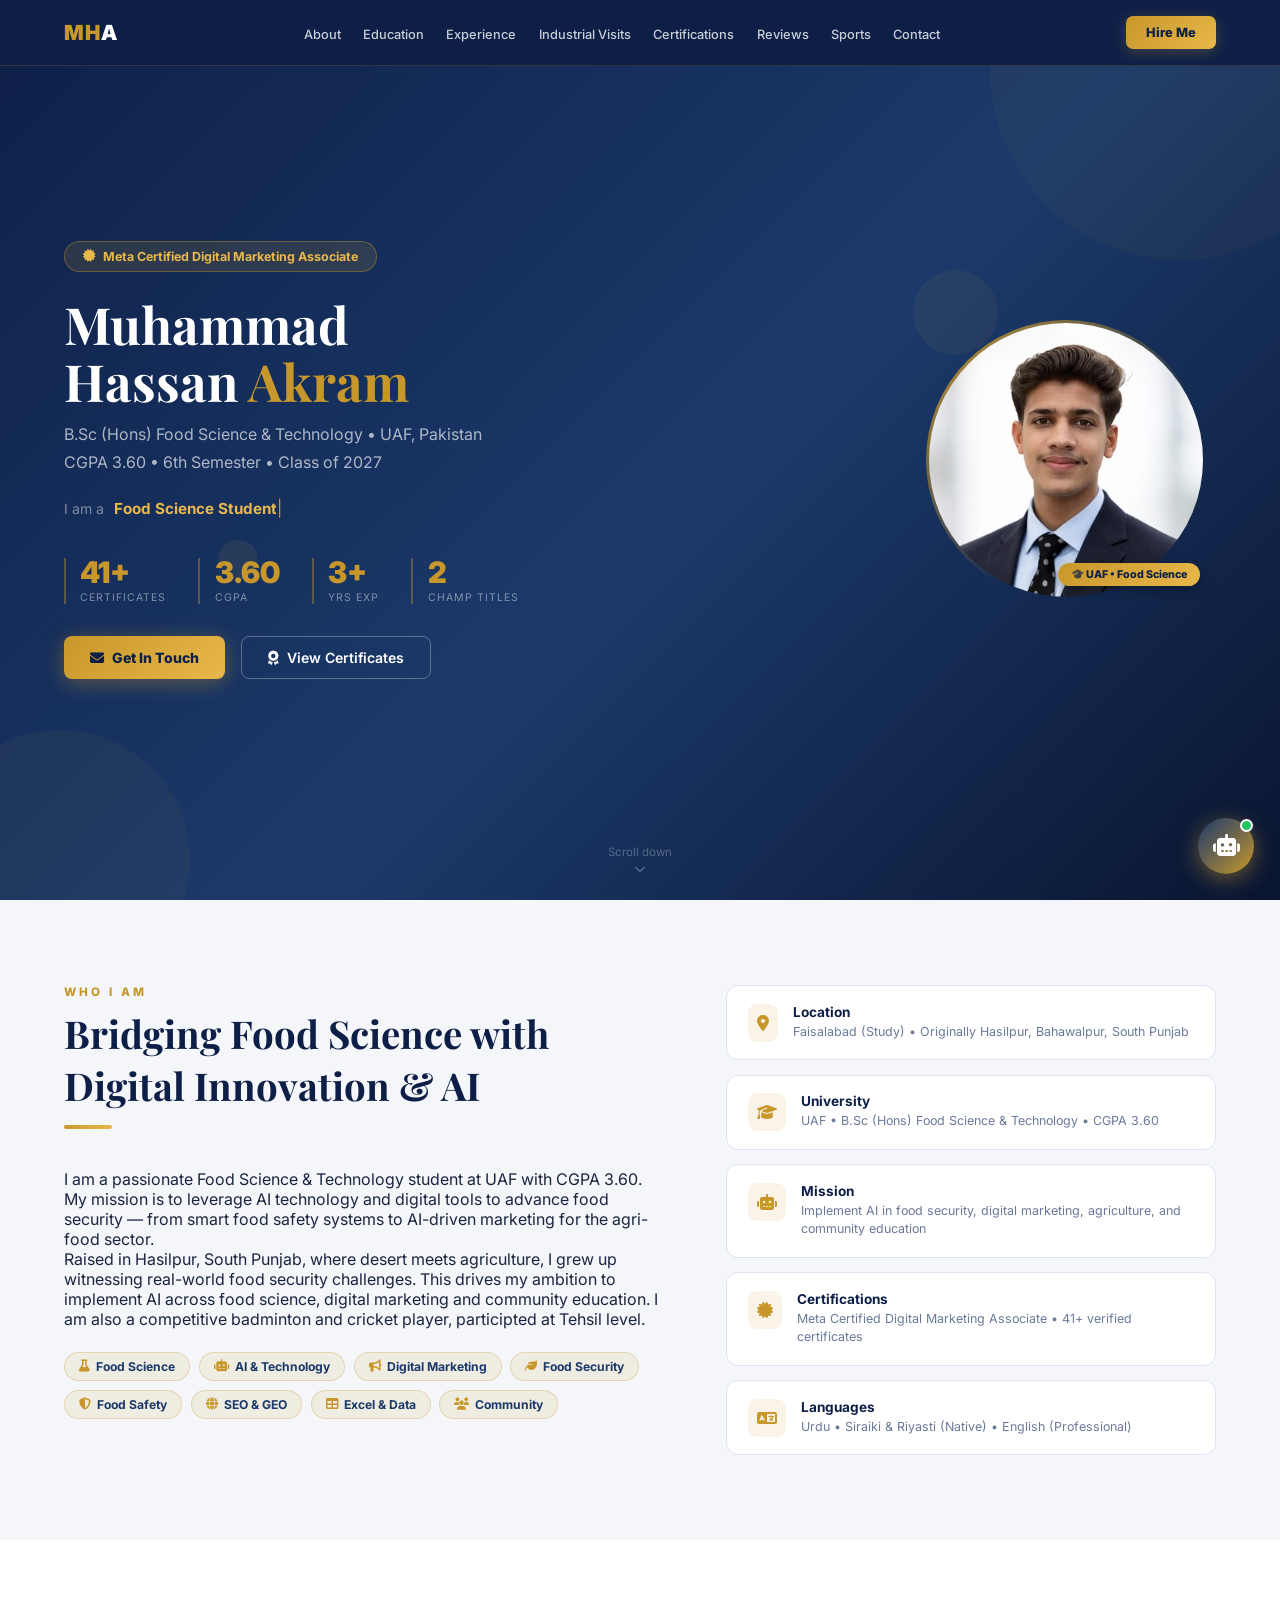
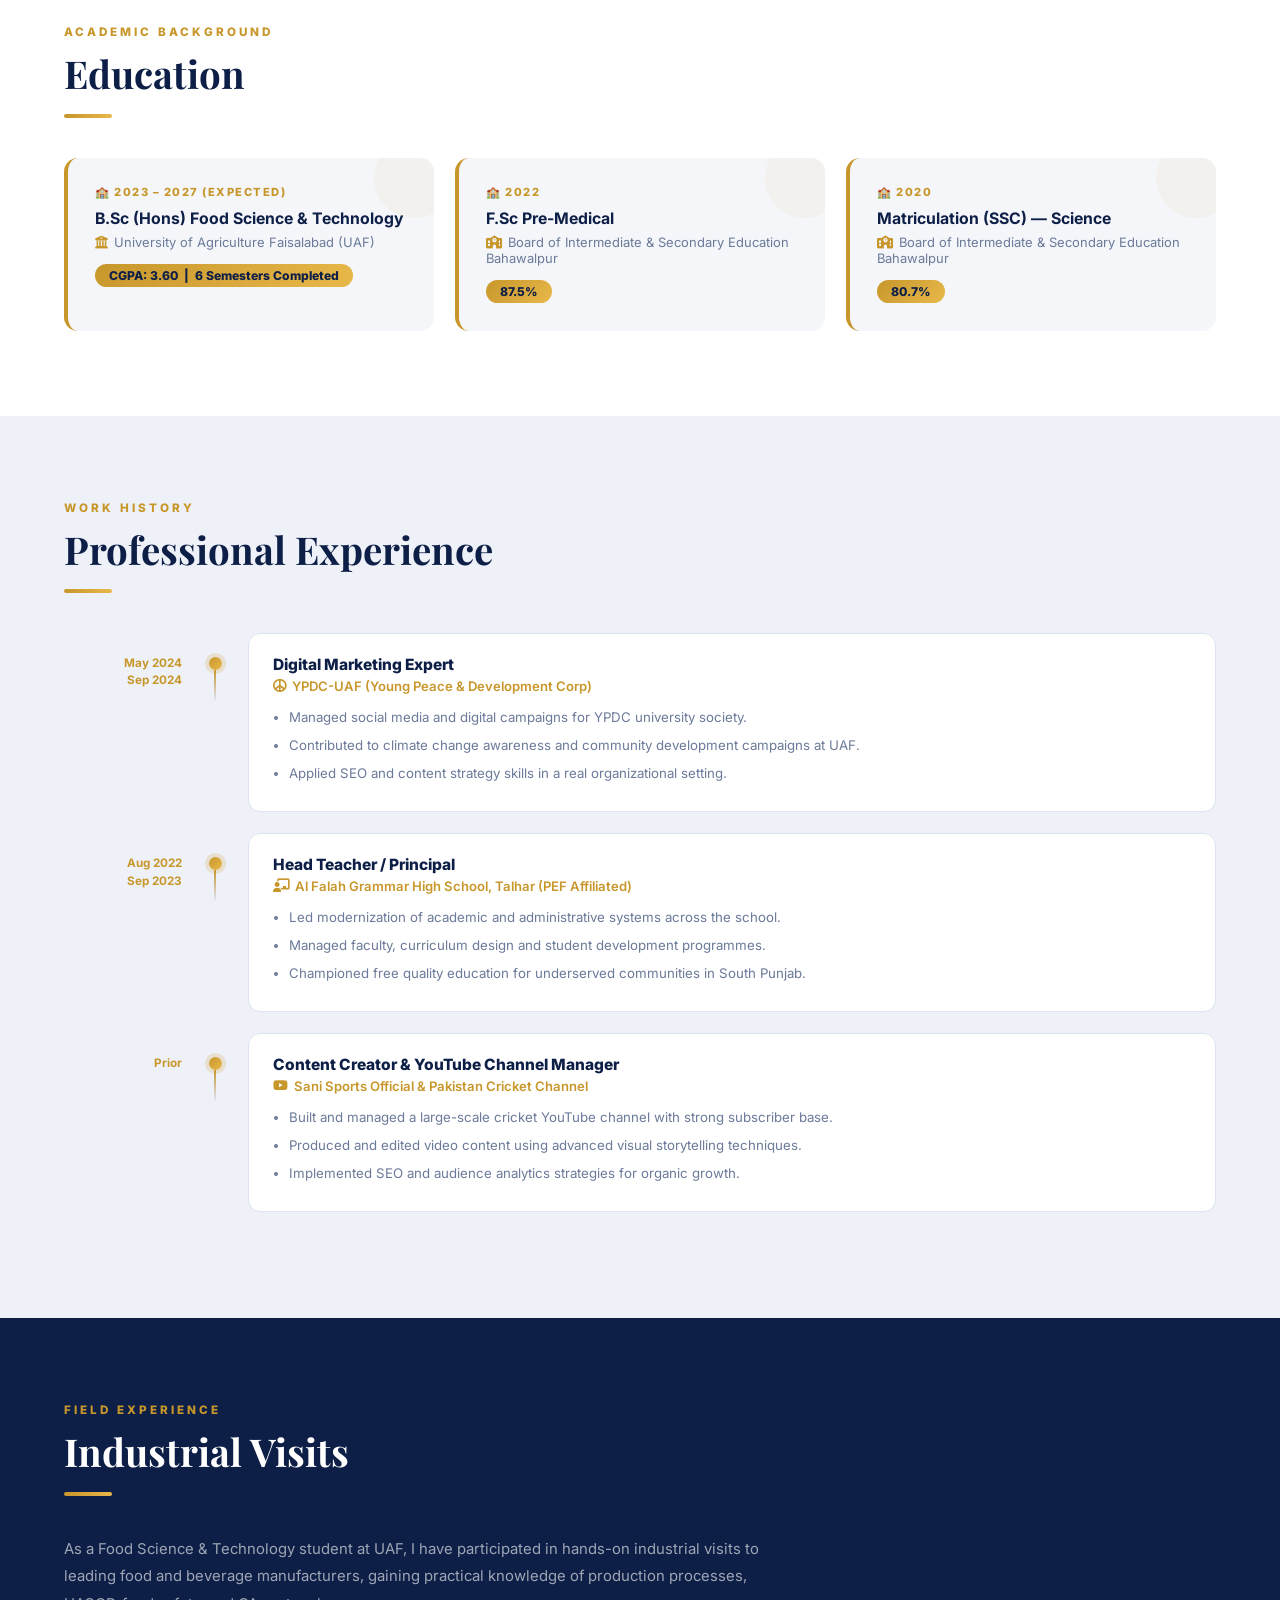
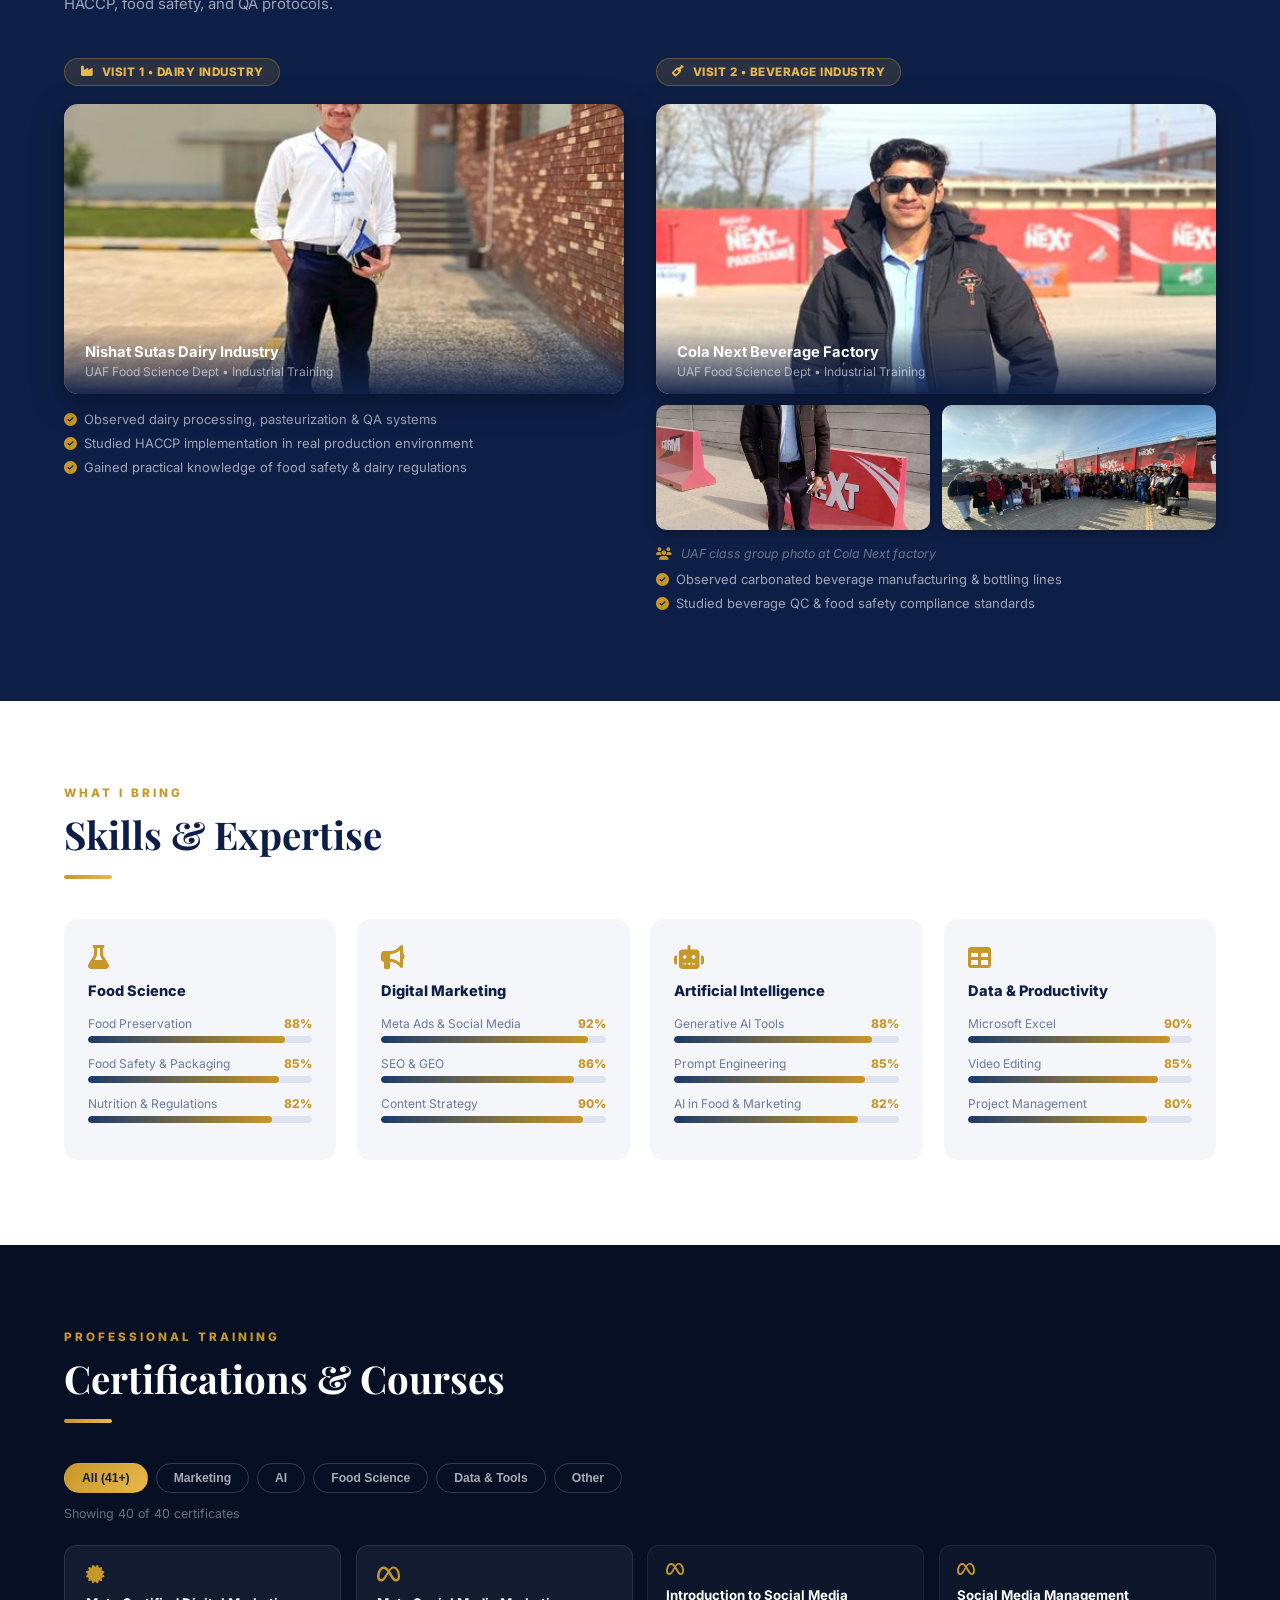
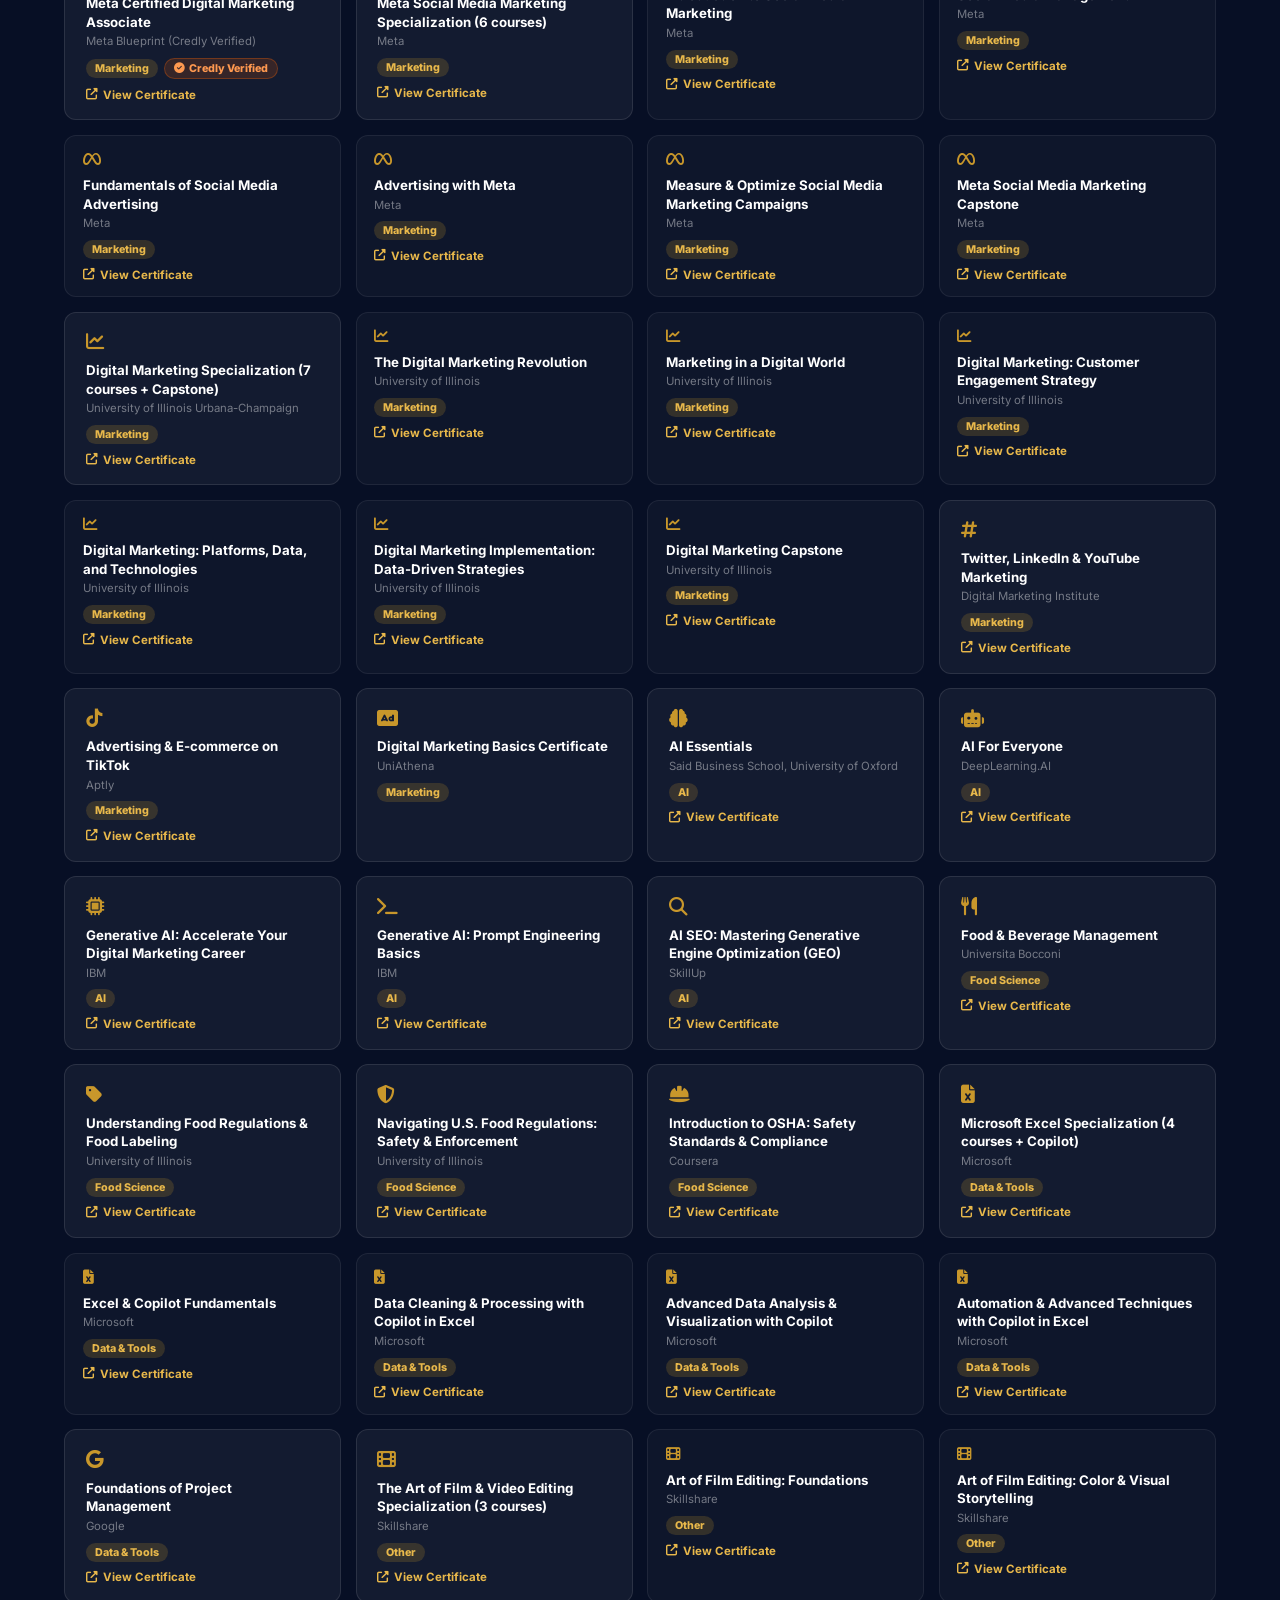
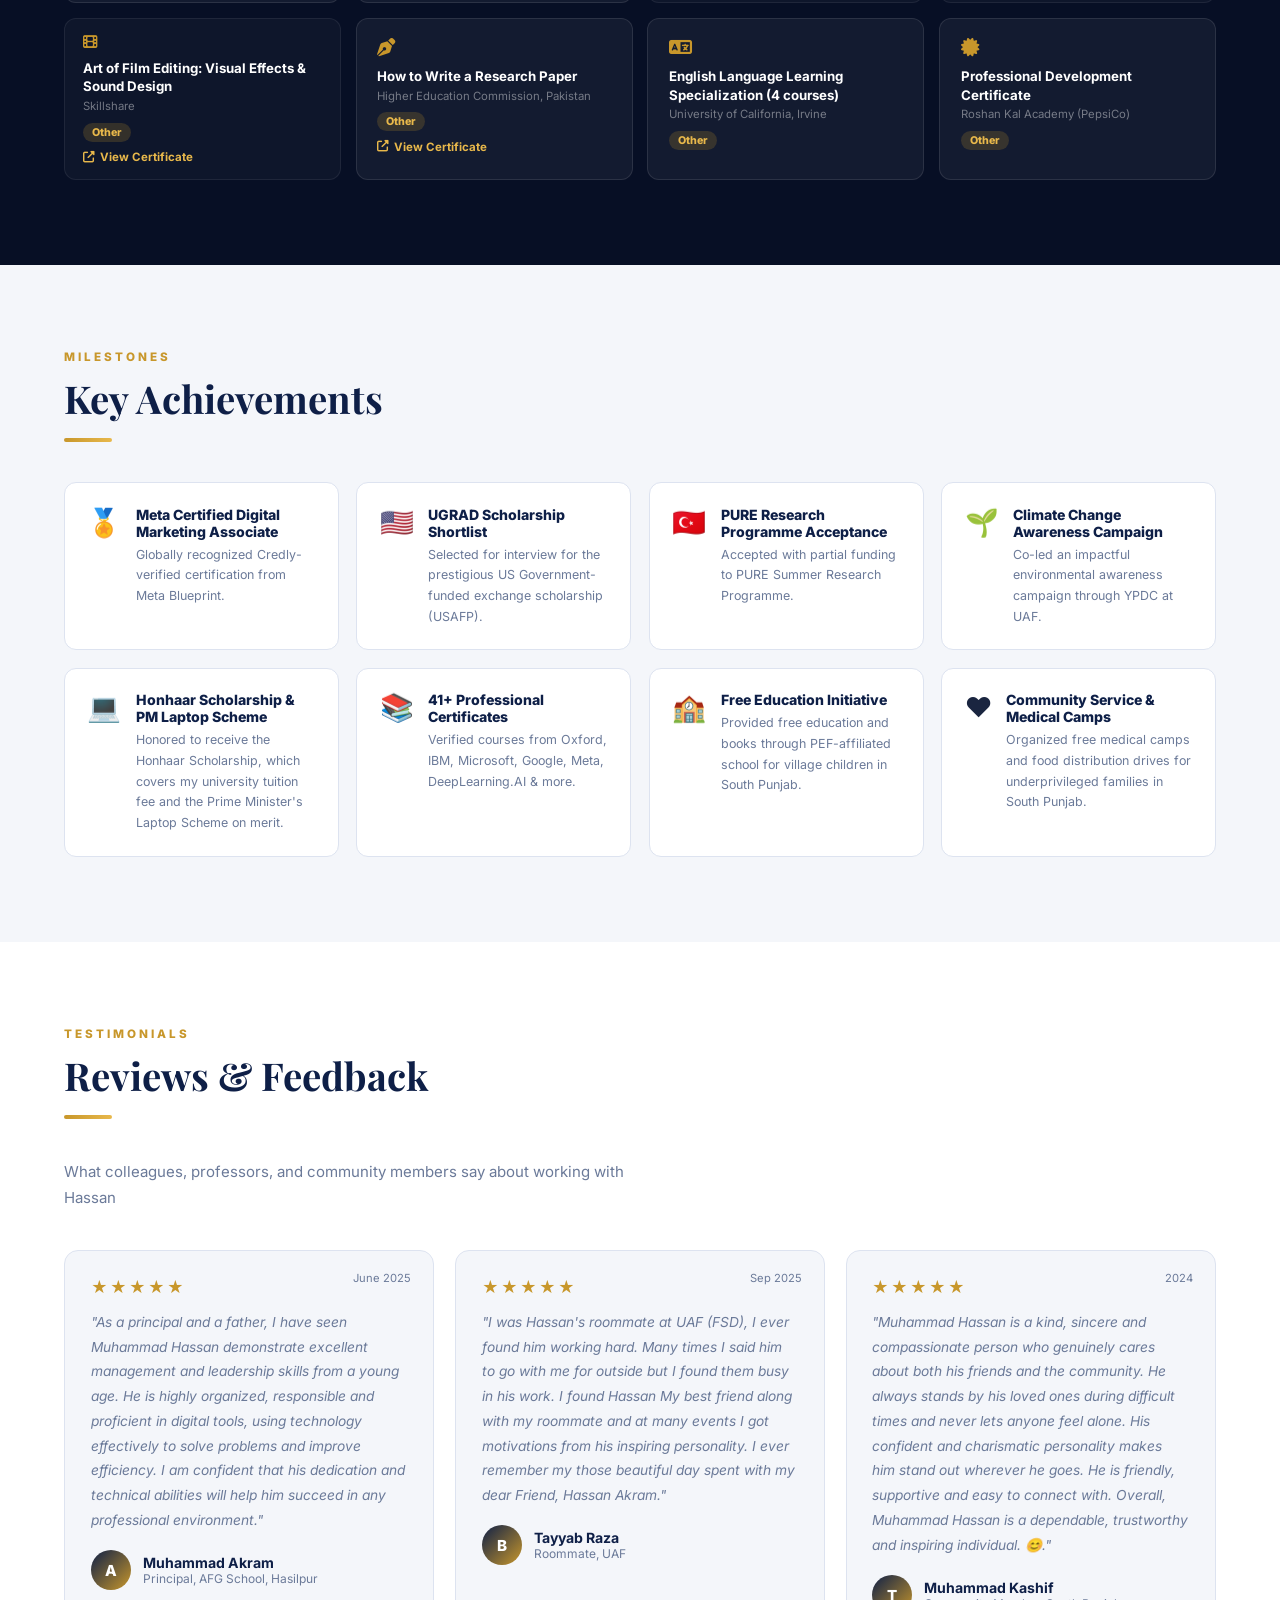
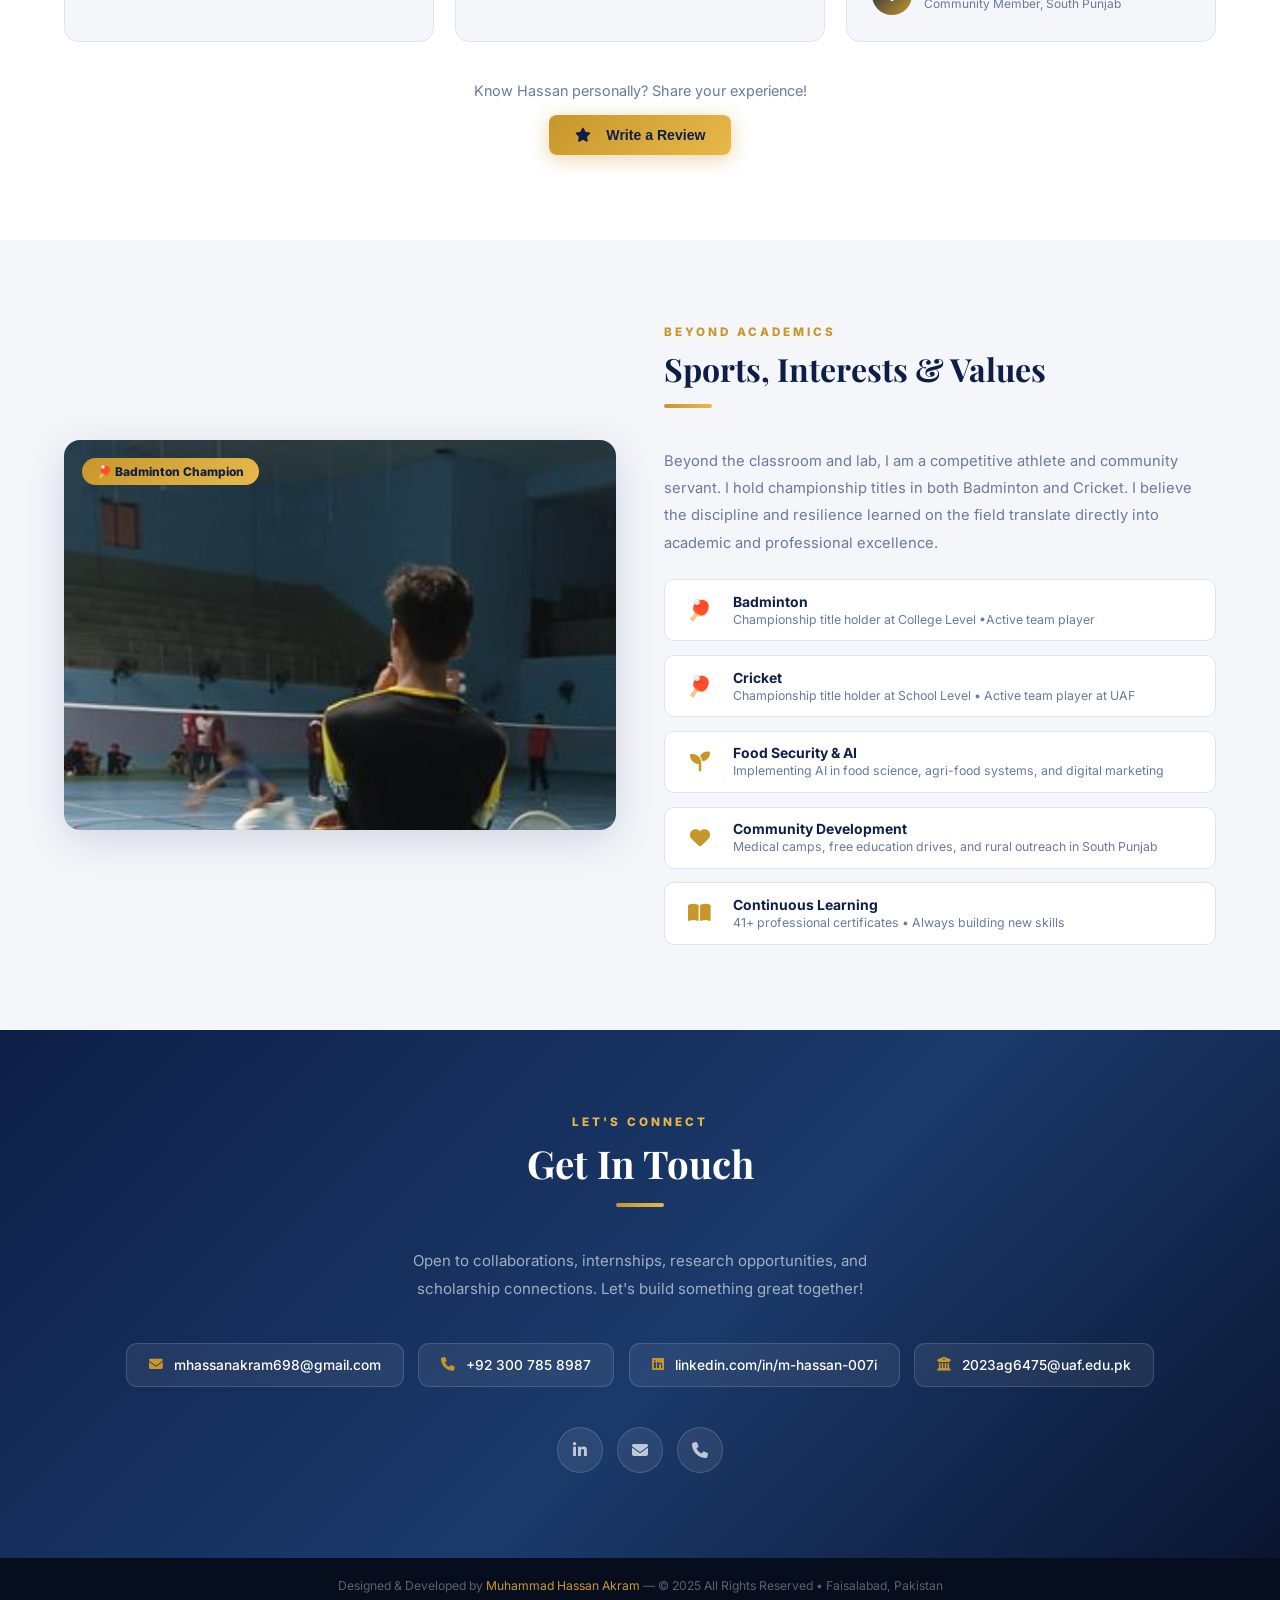
==== index.html @ b6331c14 "Update index.html" ====
<!DOCTYPE html>
<html lang="en">
<head>
<meta charset="UTF-8"/>
<meta name="viewport" content="width=device-width,initial-scale=1.0"/>
<meta name="google-site-verification" content="788eac4605ae604a"/>
<title>Muhammad Hassan Akram | Food Science & Digital Marketing | UAF Pakistan</title>
<meta name="description" content="Muhammad Hassan Akram - B.Sc Food Science & Technology student at UAF with CGPA 3.60. Meta Certified Digital Marketing Associate. AI & food security enthusiast. Faisalabad, Pakistan."/>
<meta name="keywords" content="Muhammad Hassan Akram, Hassan Akram UAF, Food Science Pakistan, Digital Marketing Faisalabad, Meta Certified Pakistan, Hassan Akram portfolio, Food Technology UAF, AI marketing Pakistan, Hassan Akram Hasilpur, m-hassan-akram, mhassanakram"/>
<meta name="author" content="Muhammad Hassan Akram"/>
<meta name="robots" content="index,follow"/>
<link rel="canonical" href="https://m-hassan-akram.github.io/"/>
<meta property="og:type" content="website"/>
<meta property="og:url" content="https://m-hassan-akram.github.io/"/>
<meta property="og:title" content="Muhammad Hassan Akram | Food Science & Digital Marketing Portfolio"/>
<meta property="og:description" content="B.Sc Food Science student at UAF, CGPA 3.60. Meta Certified Digital Marketer. AI & food security enthusiast from Pakistan."/>
<meta property="og:site_name" content="Muhammad Hassan Akram Portfolio"/>
<meta name="twitter:card" content="summary_large_image"/>
<meta name="twitter:title" content="Muhammad Hassan Akram | Food Science & Digital Marketing"/>
<meta name="twitter:description" content="B.Sc Food Science student at UAF. Meta Certified Digital Marketer. AI enthusiast from Pakistan."/>
<script type="application/ld+json">
{"@context":"https://schema.org","@type":"Person","name":"Muhammad Hassan Akram","alternateName":"Hassan Akram","url":"https://m-hassan-akram.github.io/","email":"mhassanakram698@gmail.com","telephone":"+923007858987","jobTitle":"Food Science Student & Digital Marketing Specialist","description":"B.Sc Food Science & Technology student at UAF with CGPA 3.60. Meta Certified Digital Marketing Associate.","alumniOf":{"@type":"CollegeOrUniversity","name":"University of Agriculture Faisalabad"},"address":{"@type":"PostalAddress","addressLocality":"Faisalabad","addressCountry":"PK"},"sameAs":["https://linkedin.com/in/m-hassan-007i"],"knowsAbout":["Food Science","Food Technology","Digital Marketing","SEO","Artificial Intelligence","Food Safety","Nutrition"]}
</script>
<link rel="icon" href="data:image/svg+xml,<svg xmlns='http://www.w3.org/2000/svg' viewBox='0 0 100 100'><rect width='100' height='100' rx='18' fill='%230e1f47'/><text x='50' y='66' font-family='Arial' font-weight='900' font-size='40' fill='%23c8972b' text-anchor='middle'>MHA</text></svg>"/>
<link rel="apple-touch-icon" href="data:image/svg+xml,<svg xmlns='http://www.w3.org/2000/svg' viewBox='0 0 100 100'><rect width='100' height='100' rx='18' fill='%230e1f47'/><text x='50' y='66' font-family='Arial' font-weight='900' font-size='40' fill='%23c8972b' text-anchor='middle'>MHA</text></svg>"/>
<link href="https://fonts.googleapis.com/css2?family=Inter:wght@300;400;500;600;700;800;900&family=Playfair+Display:ital,wght@0,700;0,800;1,700&display=swap" rel="stylesheet"/>
<link rel="stylesheet" href="https://cdnjs.cloudflare.com/ajax/libs/font-awesome/6.5.0/css/all.min.css"/>
<style>
:root{--navy:#0e1f47;--navy2:#1b3a6b;--navy3:#070f25;--gold:#c8972b;--gold2:#e8b84b;--gold3:#f5d080;--white:#fff;--light:#f4f6fa;--light2:#eef1f8;--muted:#6b7a99;--text:#1a2540;--border:#dde3f0;--grad:linear-gradient(135deg,#0e1f47 0%,#1b3a6b 55%,#0a1530 100%);}
*,*::before,*::after{margin:0;padding:0;box-sizing:border-box;}
html{scroll-behavior:smooth;scroll-padding-top:66px;}
body{font-family:"Inter",sans-serif;color:var(--text);background:var(--white);overflow-x:hidden;}
/* PRELOADER */
#preloader{position:fixed;inset:0;z-index:9999;background:var(--navy);display:flex;flex-direction:column;align-items:center;justify-content:center;gap:1.2rem;}
.pre-logo{font-size:2.5rem;font-weight:900;color:var(--gold);letter-spacing:4px;}
.pre-bar{width:220px;height:3px;background:rgba(255,255,255,0.1);border-radius:2px;overflow:hidden;}
.pre-fill{height:100%;background:linear-gradient(90deg,var(--gold),var(--gold2));animation:fillBar 1.8s ease forwards;}
@keyframes fillBar{0%{width:0}100%{width:100%}}
#preloader.hide{animation:fadeOut 0.5s 1.9s forwards;pointer-events:none;}
@keyframes fadeOut{to{opacity:0;visibility:hidden;}}
/* NAVBAR */
nav{position:fixed;top:0;width:100%;z-index:1000;background:rgba(14,31,71,0.97);backdrop-filter:blur(14px);display:flex;align-items:center;justify-content:space-between;padding:0 5%;height:66px;border-bottom:1px solid rgba(200,151,43,0.2);animation:slideDown 0.7s ease forwards;}
@keyframes slideDown{from{transform:translateY(-100%);opacity:0}to{transform:translateY(0);opacity:1}}
.nav-logo{color:var(--gold);font-weight:900;font-size:1.3rem;letter-spacing:1px;text-decoration:none;}
.nav-logo span{color:var(--white);}
.nav-links{display:flex;gap:1.4rem;list-style:none;}
.nav-links a{color:rgba(255,255,255,0.78);text-decoration:none;font-size:0.8rem;font-weight:500;transition:all 0.2s;padding-bottom:3px;border-bottom:2px solid transparent;}
.nav-links a:hover,.nav-links a.active{color:var(--gold2);border-color:var(--gold);}
.nav-cta{background:linear-gradient(135deg,var(--gold),var(--gold2));color:var(--navy);padding:9px 20px;border-radius:7px;font-weight:800;font-size:0.8rem;text-decoration:none;transition:all 0.2s;box-shadow:0 3px 14px rgba(200,151,43,0.3);}
.nav-cta:hover{transform:translateY(-1px);box-shadow:0 6px 20px rgba(200,151,43,0.5);}
.hamburger{display:none;background:none;border:none;color:var(--white);font-size:1.4rem;cursor:pointer;}
.mob-menu{display:none;position:fixed;top:66px;left:0;right:0;z-index:999;background:rgba(14,31,71,0.98);padding:1.5rem 5%;flex-direction:column;gap:0.7rem;border-top:1px solid rgba(200,151,43,0.15);}
.mob-menu a{color:rgba(255,255,255,0.85);text-decoration:none;font-size:0.9rem;font-weight:500;padding:0.5rem 0;border-bottom:1px solid rgba(255,255,255,0.07);}
.mob-menu.open{display:flex;}
/* ── HERO ──
   KEY FIX: No min-height:100vh by default.
   Only full-height on large desktop screens.
   This fixes the "empty space" issue on mobile desktop mode. */
#hero{background:var(--grad);display:flex;align-items:center;padding:max(110px,11vmin) 5% max(90px,9vmin);position:relative;overflow:hidden;}
@media(min-width:1200px) and (min-height:680px){#hero{min-height:100vh;}}
.particle{position:absolute;border-radius:50%;background:var(--gold);animation:floatP 8s ease-in-out infinite;pointer-events:none;}
.pc1{width:380px;height:380px;top:-120px;right:-90px;opacity:0.04;}
.pc2{width:260px;height:260px;bottom:-90px;left:-70px;opacity:0.05;animation-delay:3s;}
.pc3{width:85px;height:85px;top:30%;right:22%;opacity:0.07;animation-delay:1.5s;}
.pc4{width:40px;height:40px;top:60%;left:17%;opacity:0.09;animation-delay:4s;}
@keyframes floatP{0%,100%{transform:translateY(0)}50%{transform:translateY(-20px)}}
.hero-inner{display:flex;align-items:center;gap:5%;max-width:1200px;margin:0 auto;width:100%;position:relative;z-index:1;}
.hero-text{flex:1;}
.hero-badge{display:inline-flex;align-items:center;gap:8px;background:rgba(200,151,43,0.15);border:1px solid rgba(200,151,43,0.4);color:var(--gold2);padding:7px 18px;border-radius:100px;font-size:0.78rem;font-weight:700;margin-bottom:1.5rem;animation:fadeUp 0.7s 0.3s both;}
.hero-name{font-family:"Playfair Display",serif;font-size:clamp(2.2rem,4vw,3.7rem);color:var(--white);line-height:1.12;margin-bottom:0.6rem;animation:fadeUp 0.7s 0.45s both;}
.hero-name .gold{color:var(--gold);}
.hero-sub{font-size:clamp(0.86rem,1.4vw,1rem);color:rgba(255,255,255,0.65);margin-bottom:1.4rem;line-height:1.75;animation:fadeUp 0.7s 0.6s both;}
.typed-row{min-height:1.9rem;margin-bottom:1.8rem;animation:fadeUp 0.7s 0.75s both;}
.typed-prefix{color:rgba(255,255,255,0.45);font-size:0.88rem;margin-right:6px;}
.typed-text{color:var(--gold2);font-weight:700;font-size:0.95rem;}
.cursor{color:var(--gold);animation:blink 0.75s infinite;}
@keyframes blink{0%,100%{opacity:1}50%{opacity:0}}
.hero-stats{display:flex;gap:2rem;margin-bottom:2rem;animation:fadeUp 0.7s 0.9s both;flex-wrap:wrap;}
.stat{border-left:2px solid rgba(200,151,43,0.4);padding-left:0.9rem;}
.stat-num{font-size:1.85rem;font-weight:900;color:var(--gold);line-height:1;}
.stat-label{font-size:0.66rem;color:rgba(255,255,255,0.45);text-transform:uppercase;letter-spacing:1px;margin-top:4px;}
.hero-btns{display:flex;gap:1rem;flex-wrap:wrap;animation:fadeUp 0.7s 1.05s both;}
.btn-gold{background:linear-gradient(135deg,var(--gold),var(--gold2));color:var(--navy);padding:12px 26px;border-radius:8px;font-weight:800;font-size:0.88rem;text-decoration:none;display:inline-flex;align-items:center;gap:8px;box-shadow:0 4px 20px rgba(200,151,43,0.4);transition:all 0.25s;border:none;cursor:pointer;}
.btn-gold:hover{transform:translateY(-2px);box-shadow:0 8px 28px rgba(200,151,43,0.55);}
.btn-ghost{background:transparent;color:var(--white);padding:12px 26px;border-radius:8px;font-weight:600;font-size:0.88rem;text-decoration:none;border:1.5px solid rgba(255,255,255,0.3);display:inline-flex;align-items:center;gap:8px;transition:all 0.25s;}
.btn-ghost:hover{border-color:var(--gold2);color:var(--gold2);}
.hero-photo{flex:0 0 300px;animation:fadeUp 0.7s 0.4s both;}
.photo-orbit{width:280px;height:280px;border-radius:50%;margin:0 auto;position:relative;background:linear-gradient(135deg,var(--gold),transparent 60%);padding:3px;animation:orbitGlow 5s ease-in-out infinite;}
@keyframes orbitGlow{0%,100%{box-shadow:0 0 40px rgba(200,151,43,0.3),0 0 80px rgba(200,151,43,0.1);}50%{box-shadow:0 0 70px rgba(200,151,43,0.55),0 0 120px rgba(200,151,43,0.2);}}
.photo-orbit img{width:100%;height:100%;border-radius:50%;object-fit:cover;object-position:top;display:block;}
.photo-badge{position:absolute;bottom:14px;right:6px;background:linear-gradient(135deg,var(--gold),var(--gold2));color:var(--navy);border-radius:100px;padding:5px 13px;font-size:0.67rem;font-weight:800;box-shadow:0 3px 12px rgba(0,0,0,0.3);white-space:nowrap;}
.scroll-hint{position:absolute;bottom:24px;left:50%;transform:translateX(-50%);color:rgba(255,255,255,0.28);font-size:0.72rem;display:flex;flex-direction:column;align-items:center;gap:5px;animation:bounce 2s infinite;}
@keyframes bounce{0%,100%{transform:translateX(-50%) translateY(0)}50%{transform:translateX(-50%) translateY(7px)}}
@keyframes fadeUp{from{opacity:0;transform:translateY(28px)}to{opacity:1;transform:translateY(0)}}
/* SECTION COMMONS */
section{padding:85px 5%;}
.sec{max-width:1200px;margin:0 auto;}
.sec-tag{color:var(--gold);font-size:0.73rem;font-weight:800;letter-spacing:3px;text-transform:uppercase;margin-bottom:0.5rem;display:block;}
.sec-title{font-family:"Playfair Display",serif;font-size:clamp(1.8rem,3vw,2.7rem);color:var(--navy);margin-bottom:0.9rem;}
.sec-title.light{color:var(--white);}
.sec-line{width:48px;height:4px;background:linear-gradient(90deg,var(--gold),var(--gold2));border-radius:2px;margin-bottom:2.5rem;}
.reveal{opacity:0;transform:translateY(26px);transition:opacity 0.6s ease,transform 0.6s ease;}
.reveal.left{transform:translateX(-26px);}
.reveal.right{transform:translateX(26px);}
.reveal.visible{opacity:1;transform:none!important;}
/* ABOUT */
#about{background:var(--light);}
.about-grid{display:grid;grid-template-columns:1.1fr 0.9fr;gap:4rem;align-items:start;}
.about-text p{color:var(--muted);line-height:1.9;font-size:0.94rem;margin-bottom:1rem;}
.about-chips{display:flex;flex-wrap:wrap;gap:0.55rem;margin-top:1.4rem;}
.chip{padding:6px 14px;border-radius:100px;font-size:0.76rem;font-weight:700;background:rgba(200,151,43,0.11);color:var(--navy2);border:1.5px solid rgba(200,151,43,0.28);display:inline-flex;align-items:center;gap:6px;}
.chip i{color:var(--gold);}
.about-cards{display:flex;flex-direction:column;gap:0.9rem;}
.acard{background:var(--white);border-radius:12px;padding:1.1rem 1.3rem;border:1px solid var(--border);display:flex;align-items:flex-start;gap:0.9rem;transition:box-shadow 0.2s,transform 0.2s;}
.acard:hover{box-shadow:0 5px 20px rgba(14,31,71,0.09);transform:translateX(4px);}
.acard-icon{background:rgba(200,151,43,0.11);border-radius:9px;padding:9px;color:var(--gold);font-size:1rem;flex-shrink:0;}
.acard h4{font-size:0.85rem;font-weight:700;color:var(--navy);margin-bottom:3px;}
.acard p{font-size:0.78rem;color:var(--muted);line-height:1.5;}
/* EDUCATION */
#education{background:var(--white);}
.edu-grid{display:grid;grid-template-columns:repeat(auto-fit,minmax(278px,1fr));gap:1.3rem;}
.edu-card{background:var(--light);border-radius:14px;padding:1.7rem;border-left:4px solid var(--gold);position:relative;overflow:hidden;transition:box-shadow 0.25s,transform 0.25s;}
.edu-card::before{content:"";position:absolute;top:0;right:0;width:80px;height:80px;background:rgba(200,151,43,0.06);border-radius:50%;transform:translate(20px,-20px);}
.edu-card:hover{box-shadow:0 8px 28px rgba(14,31,71,0.12);transform:translateY(-3px);}
.edu-year{font-size:0.7rem;font-weight:800;color:var(--gold);letter-spacing:1.5px;text-transform:uppercase;margin-bottom:0.6rem;}
.edu-deg{font-size:0.99rem;font-weight:700;color:var(--navy);margin-bottom:0.3rem;line-height:1.3;}
.edu-inst{font-size:0.81rem;color:var(--muted);margin-bottom:0.9rem;}
.edu-grade{display:inline-block;background:linear-gradient(135deg,var(--gold),var(--gold2));color:var(--navy);border-radius:100px;padding:4px 14px;font-size:0.76rem;font-weight:800;}
/* EXPERIENCE */
#experience{background:var(--light2);}
.exp-track{display:flex;flex-direction:column;}
.exp-item{display:grid;grid-template-columns:118px 44px 1fr;align-items:start;gap:0 0.7rem;}
.exp-time{padding-top:22px;text-align:right;font-size:0.73rem;font-weight:700;color:var(--gold);line-height:1.5;}
.exp-axis{display:flex;flex-direction:column;align-items:center;}
.exp-dot{width:13px;height:13px;border-radius:50%;background:linear-gradient(135deg,var(--gold),var(--gold2));box-shadow:0 0 0 4px rgba(200,151,43,0.2);margin-top:24px;flex-shrink:0;}
.exp-seg{flex:1;width:2px;background:linear-gradient(to bottom,var(--gold),var(--border));min-height:30px;}
.exp-card{background:var(--white);border-radius:12px;padding:1.3rem 1.5rem;margin-bottom:1.3rem;border:1px solid var(--border);transition:box-shadow 0.2s,transform 0.2s;}
.exp-card:hover{box-shadow:0 5px 20px rgba(14,31,71,0.1);transform:translateX(3px);}
.exp-role{font-size:0.97rem;font-weight:800;color:var(--navy);margin-bottom:4px;}
.exp-org{font-size:0.82rem;font-weight:600;color:var(--gold);margin-bottom:0.75rem;display:flex;align-items:center;gap:6px;}
.exp-desc{font-size:0.83rem;color:var(--muted);line-height:1.75;padding-left:1rem;}
.exp-desc li{margin-bottom:5px;}
/* INDUSTRIAL VISITS */
#visits{background:var(--navy);}
.visits-intro{color:rgba(255,255,255,0.6);font-size:0.93rem;line-height:1.85;margin-bottom:2.5rem;max-width:700px;}
.visits-grid{display:grid;grid-template-columns:1fr 1fr;gap:2rem;}
.vlabel{display:inline-flex;align-items:center;gap:8px;background:rgba(200,151,43,0.15);border:1px solid rgba(200,151,43,0.35);color:var(--gold2);padding:6px 15px;border-radius:100px;font-size:0.73rem;font-weight:800;letter-spacing:0.5px;text-transform:uppercase;margin-bottom:1.1rem;}
.vmain{width:100%;border-radius:14px;overflow:hidden;position:relative;box-shadow:0 8px 32px rgba(0,0,0,0.4);transition:transform 0.3s;}
.vmain:hover{transform:scale(1.02);}
.vmain img{width:100%;height:290px;object-fit:cover;display:block;}
.vcap{position:absolute;bottom:0;left:0;right:0;background:linear-gradient(to top,rgba(14,31,71,0.95),transparent);padding:1.1rem 1.3rem 0.9rem;}
.vcap h4{font-size:0.92rem;font-weight:700;color:var(--white);margin-bottom:3px;}
.vcap p{font-size:0.75rem;color:rgba(255,255,255,0.58);}
.vthumbs{display:grid;grid-template-columns:1fr 1fr;gap:0.7rem;margin-top:0.7rem;}
.vthumb{border-radius:10px;overflow:hidden;transition:transform 0.25s;box-shadow:0 3px 12px rgba(0,0,0,0.3);}
.vthumb:hover{transform:scale(1.04);}
.vthumb img{width:100%;height:125px;object-fit:cover;display:block;}
.vpoints{margin-top:0.9rem;color:rgba(255,255,255,0.6);font-size:0.81rem;line-height:1.85;}
.vpoints span{display:block;}
.vpoints i{color:var(--gold);margin-right:7px;}
/* SKILLS */
#skills{background:var(--white);}
.skills-grid{display:grid;grid-template-columns:repeat(auto-fit,minmax(246px,1fr));gap:1.3rem;}
.sblock{background:var(--light);border-radius:14px;padding:1.5rem;transition:transform 0.25s,box-shadow 0.25s;}
.sblock:hover{transform:translateY(-4px);box-shadow:0 8px 24px rgba(14,31,71,0.1);}
.sicon{font-size:1.5rem;color:var(--gold);margin-bottom:0.65rem;}
.stitle{font-size:0.91rem;font-weight:800;color:var(--navy);margin-bottom:1rem;}
.sbar{margin-bottom:0.82rem;}
.sbar-top{display:flex;justify-content:space-between;font-size:0.75rem;margin-bottom:5px;}
.sbar-top span:first-child{color:var(--muted);}
.sbar-top span:last-child{font-weight:800;color:var(--gold);}
.sbar-bg{background:var(--border);border-radius:100px;height:7px;overflow:hidden;}
.sbar-fill{height:100%;border-radius:100px;background:linear-gradient(90deg,var(--navy2),var(--gold));width:0;transition:width 1.3s cubic-bezier(.4,0,.2,1) 0.2s;}
/* CERTIFICATIONS */
#certifications{background:var(--navy3);}
.cfilter{display:flex;flex-wrap:wrap;gap:0.5rem;margin-bottom:0.8rem;}
.cfbtn{padding:7px 17px;border-radius:100px;font-size:0.76rem;font-weight:700;border:1.5px solid rgba(255,255,255,0.18);color:rgba(255,255,255,0.65);background:transparent;cursor:pointer;transition:all 0.2s;}
.cfbtn.active,.cfbtn:hover{background:linear-gradient(135deg,var(--gold),var(--gold2));color:var(--navy);border-color:transparent;}
.cert-count{color:rgba(255,255,255,0.4);font-size:0.78rem;margin-bottom:1.5rem;}
.cgrid{display:grid;grid-template-columns:repeat(auto-fill,minmax(225px,1fr));gap:0.9rem;}
.ccard{background:rgba(255,255,255,0.05);border:1px solid rgba(255,255,255,0.1);border-radius:12px;padding:1.1rem 1.3rem;transition:all 0.3s;opacity:0;transform:translateY(14px);}
.ccard.vis{opacity:1;transform:none;}
.ccard.csub{border-color:rgba(255,255,255,0.07);background:rgba(255,255,255,0.03);padding:0.9rem 1.1rem;}
.ccard.csub .cico{font-size:0.9rem;}
.ccard:hover{background:rgba(200,151,43,0.1);border-color:rgba(200,151,43,0.4);transform:translateY(-3px);box-shadow:0 6px 20px rgba(0,0,0,0.3);}
.cico{font-size:1.15rem;color:var(--gold);margin-bottom:0.55rem;}
.cname{font-size:0.83rem;font-weight:700;color:var(--white);margin-bottom:3px;line-height:1.4;}
.corg{font-size:0.71rem;color:rgba(255,255,255,0.42);}
.cert-meta{display:flex;flex-wrap:wrap;gap:0.4rem;margin-top:0.6rem;align-items:center;}
.ctag{display:inline-block;padding:3px 9px;border-radius:100px;font-size:0.67rem;font-weight:800;background:rgba(200,151,43,0.2);color:var(--gold2);}
.credly-tag{display:inline-flex;align-items:center;gap:4px;padding:3px 9px;border-radius:100px;font-size:0.67rem;font-weight:800;background:rgba(255,100,0,0.15);color:#ff9950;border:1px solid rgba(255,100,0,0.3);}
.cert-link{display:inline-flex;align-items:center;gap:5px;margin-top:0.55rem;color:var(--gold2);font-size:0.72rem;font-weight:700;text-decoration:none;transition:color 0.2s;}
.cert-link:hover{color:var(--gold3);text-decoration:underline;}
/* ACHIEVEMENTS */
#achievements{background:var(--light);}
.ach-grid{display:grid;grid-template-columns:repeat(auto-fit,minmax(262px,1fr));gap:1.1rem;}
.ach-card{background:var(--white);border-radius:12px;padding:1.4rem;border:1px solid var(--border);display:flex;gap:0.9rem;align-items:flex-start;transition:box-shadow 0.2s,transform 0.2s;}
.ach-card:hover{box-shadow:0 6px 22px rgba(14,31,71,0.1);transform:translateY(-2px);}
.ach-emoji{font-size:1.7rem;flex-shrink:0;}
.ach-card h4{font-size:0.88rem;font-weight:800;color:var(--navy);margin-bottom:5px;}
.ach-card p{font-size:0.78rem;color:var(--muted);line-height:1.65;}
/* REVIEWS */
#reviews{background:var(--white);}
.rev-sub{color:var(--muted);font-size:0.94rem;max-width:600px;margin-bottom:2.5rem;line-height:1.7;}
.rev-grid{display:grid;grid-template-columns:repeat(auto-fit,minmax(280px,1fr));gap:1.3rem;}
.rev-card{background:var(--light);border-radius:14px;padding:1.6rem;border:1px solid var(--border);position:relative;transition:box-shadow 0.2s,transform 0.2s;}
.rev-card:hover{box-shadow:0 6px 22px rgba(14,31,71,0.09);transform:translateY(-2px);}
.rev-card.user-rev{border-color:rgba(200,151,43,0.3);background:rgba(200,151,43,0.04);}
.rev-stars{color:var(--gold);font-size:1rem;letter-spacing:2px;margin-bottom:0.8rem;}
.rev-text{font-size:0.86rem;color:var(--muted);line-height:1.8;margin-bottom:1.1rem;font-style:italic;}
.rev-author{display:flex;align-items:center;gap:0.75rem;}
.rev-avatar{width:40px;height:40px;border-radius:50%;background:linear-gradient(135deg,var(--navy),var(--gold));display:flex;align-items:center;justify-content:center;color:var(--white);font-weight:800;font-size:0.95rem;flex-shrink:0;}
.rev-name{font-size:0.88rem;font-weight:700;color:var(--navy);}
.rev-role{font-size:0.75rem;color:var(--muted);}
.rev-date{position:absolute;top:1.2rem;right:1.4rem;font-size:0.7rem;color:var(--muted);}
.rev-cta{text-align:center;margin-top:2.5rem;}
.rev-cta p{color:var(--muted);font-size:0.9rem;margin-bottom:1rem;}
/* MODAL */
.modal-overlay{position:fixed;inset:0;z-index:2000;background:rgba(10,21,48,0.75);backdrop-filter:blur(6px);display:flex;align-items:center;justify-content:center;padding:1rem;opacity:0;pointer-events:none;transition:opacity 0.3s;}
.modal-overlay.open{opacity:1;pointer-events:all;}
.modal-box{background:var(--white);border-radius:18px;padding:2rem;width:100%;max-width:480px;position:relative;animation:modalIn 0.3s ease;max-height:90vh;overflow-y:auto;}
@keyframes modalIn{from{transform:scale(0.9) translateY(20px);opacity:0}to{transform:none;opacity:1}}
.modal-close{position:absolute;top:1rem;right:1rem;background:var(--light);border:none;width:32px;height:32px;border-radius:50%;cursor:pointer;color:var(--muted);font-size:1rem;display:flex;align-items:center;justify-content:center;transition:all 0.2s;}
.modal-close:hover{background:var(--border);color:var(--text);}
.modal-box h3{font-family:"Playfair Display",serif;font-size:1.5rem;color:var(--navy);margin-bottom:0.4rem;}
.modal-box > p{color:var(--muted);font-size:0.87rem;margin-bottom:1.4rem;}
.star-rate{display:flex;gap:6px;margin-bottom:1.3rem;font-size:1.7rem;cursor:pointer;}
.star-rate span{color:var(--border);transition:color 0.15s;user-select:none;}
.star-rate span.lit{color:var(--gold);}
.rev-input{width:100%;border:1.5px solid var(--border);border-radius:9px;padding:10px 14px;font-size:0.88rem;font-family:"Inter",sans-serif;color:var(--text);outline:none;transition:border-color 0.2s;margin-bottom:0.9rem;display:block;}
.rev-input:focus{border-color:var(--gold2);}
textarea.rev-input{resize:vertical;min-height:90px;}
.rev-notice{font-size:0.74rem;color:var(--muted);text-align:center;margin-top:0.8rem;}
/* TOAST */
.toast{position:fixed;bottom:120px;left:50%;transform:translateX(-50%) translateY(20px);background:var(--navy);color:var(--white);padding:12px 24px;border-radius:100px;font-size:0.85rem;font-weight:600;z-index:3000;opacity:0;transition:all 0.4s;pointer-events:none;white-space:nowrap;}
.toast.show{opacity:1;transform:translateX(-50%) translateY(0);}
/* SPORTS */
#sports{background:var(--light);}
.sports-grid{display:grid;grid-template-columns:1fr 1fr;gap:3rem;align-items:center;}
.sports-photo{border-radius:16px;overflow:hidden;box-shadow:0 10px 40px rgba(14,31,71,0.15);position:relative;}
.sports-photo img{width:100%;height:390px;object-fit:cover;object-position:center top;display:block;transition:transform 0.4s;}
.sports-photo:hover img{transform:scale(1.04);}
.sports-sbadge{position:absolute;top:18px;left:18px;background:linear-gradient(135deg,var(--gold),var(--gold2));color:var(--navy);padding:6px 15px;border-radius:100px;font-size:0.75rem;font-weight:800;}
.interest-items{display:flex;flex-direction:column;gap:0.85rem;}
.interest-item{display:flex;align-items:center;gap:1rem;padding:0.85rem 1.1rem;background:var(--white);border-radius:10px;border:1px solid var(--border);transition:all 0.2s;}
.interest-item:hover{border-color:var(--gold);box-shadow:0 3px 12px rgba(200,151,43,0.1);transform:translateX(4px);}
.interest-icon{font-size:1.25rem;color:var(--gold);width:34px;text-align:center;flex-shrink:0;}
.interest-item h5{font-size:0.87rem;font-weight:700;color:var(--navy);margin-bottom:2px;}
.interest-item p{font-size:0.77rem;color:var(--muted);}
/* CONTACT */
#contact{background:var(--grad);text-align:center;}
.contact-sub{color:rgba(255,255,255,0.6);font-size:0.94rem;max-width:520px;margin:0 auto 2.5rem;line-height:1.85;}
.contact-cards{display:flex;flex-wrap:wrap;justify-content:center;gap:0.9rem;margin-bottom:2.5rem;}
.clink{display:inline-flex;align-items:center;gap:11px;background:rgba(255,255,255,0.07);border:1px solid rgba(255,255,255,0.14);color:var(--white);padding:13px 22px;border-radius:11px;text-decoration:none;font-size:0.86rem;font-weight:500;transition:all 0.25s;}
.clink i{color:var(--gold);}
.clink:hover{background:rgba(200,151,43,0.15);border-color:var(--gold);color:var(--gold2);transform:translateY(-2px);}
.socials{display:flex;justify-content:center;gap:0.85rem;}
.sbtn{width:46px;height:46px;border-radius:50%;background:rgba(255,255,255,0.08);border:1.5px solid rgba(255,255,255,0.15);color:rgba(255,255,255,0.7);display:flex;align-items:center;justify-content:center;text-decoration:none;font-size:1rem;transition:all 0.2s;}
.sbtn:hover{background:linear-gradient(135deg,var(--gold),var(--gold2));color:var(--navy);border-color:transparent;transform:translateY(-2px);}
/* FOOTER */
footer{background:#060d1c;color:rgba(255,255,255,0.35);text-align:center;padding:1.3rem;font-size:0.76rem;}
footer span{color:var(--gold);}
/* SCROLL TOP */
#scrollTop{position:fixed;bottom:100px;right:26px;z-index:998;width:44px;height:44px;border-radius:50%;background:linear-gradient(135deg,var(--gold),var(--gold2));color:var(--navy);border:none;cursor:pointer;font-size:0.95rem;box-shadow:0 4px 16px rgba(200,151,43,0.45);opacity:0;transform:translateY(20px);transition:all 0.3s;pointer-events:none;}
#scrollTop.show{opacity:1;transform:translateY(0);pointer-events:all;}
/* CHATBOT */
#chatBtn{position:fixed;bottom:26px;right:26px;z-index:999;width:56px;height:56px;border-radius:50%;border:none;cursor:pointer;background:linear-gradient(135deg,var(--navy2),var(--gold));color:var(--white);font-size:1.35rem;box-shadow:0 5px 22px rgba(200,151,43,0.5);transition:all 0.3s;display:flex;align-items:center;justify-content:center;}
#chatBtn:hover{transform:scale(1.1) rotate(-5deg);}
.chat-pulse{position:absolute;top:1px;right:1px;width:13px;height:13px;border-radius:50%;background:#22c55e;border:2px solid var(--white);animation:pulseDot 2s infinite;}
@keyframes pulseDot{0%,100%{transform:scale(1)}50%{transform:scale(1.3)}}
#chatWindow{position:fixed;bottom:95px;right:26px;z-index:999;width:350px;height:490px;background:var(--white);border-radius:18px;box-shadow:0 20px 60px rgba(14,31,71,0.25);display:flex;flex-direction:column;overflow:hidden;transform:scale(0.85) translateY(20px);opacity:0;transition:all 0.3s cubic-bezier(.4,0,.2,1);pointer-events:none;}
#chatWindow.open{transform:scale(1) translateY(0);opacity:1;pointer-events:all;}
.chat-head{background:linear-gradient(135deg,var(--navy),var(--navy2));padding:0.9rem 1.1rem;display:flex;align-items:center;gap:0.85rem;flex-shrink:0;}
.chat-avatar{width:38px;height:38px;border-radius:50%;overflow:hidden;border:2px solid var(--gold);flex-shrink:0;}
.chat-avatar img{width:100%;height:100%;object-fit:cover;object-position:top;}
.chat-head-info h4{font-size:0.88rem;font-weight:700;color:var(--white);margin-bottom:2px;}
.chat-head-info p{font-size:0.7rem;color:rgba(255,255,255,0.58);display:flex;align-items:center;gap:5px;}
.chat-head-info p::before{content:"";width:6px;height:6px;border-radius:50%;background:#22c55e;display:inline-block;}
.chat-close{margin-left:auto;background:none;border:none;color:rgba(255,255,255,0.6);cursor:pointer;font-size:1.05rem;transition:color 0.2s;padding:4px;}
.chat-close:hover{color:var(--white);}
.chat-msgs{flex:1;overflow-y:auto;padding:0.9rem;display:flex;flex-direction:column;gap:0.75rem;}
.chat-msgs::-webkit-scrollbar{width:3px;}
.chat-msgs::-webkit-scrollbar-thumb{background:var(--border);border-radius:2px;}
.msg{max-width:83%;padding:0.7rem 0.95rem;border-radius:13px;font-size:0.83rem;line-height:1.6;animation:msgIn 0.3s ease;}
@keyframes msgIn{from{opacity:0;transform:translateY(8px)}to{opacity:1;transform:none}}
.msg.bot{background:var(--light);color:var(--text);border-bottom-left-radius:4px;align-self:flex-start;}
.msg.user{background:linear-gradient(135deg,var(--navy),var(--navy2));color:var(--white);border-bottom-right-radius:4px;align-self:flex-end;}
.msg.bot.error{background:#fdf1f1;color:#8a1c1c;border:1px solid rgba(220,38,38,0.25);}
.typing-dots{display:flex;gap:4px;align-items:center;padding:4px 0;}
.typing-dots span{width:6px;height:6px;border-radius:50%;background:var(--muted);animation:dot 1.4s infinite;}
.typing-dots span:nth-child(2){animation-delay:0.2s;}
.typing-dots span:nth-child(3){animation-delay:0.4s;}
@keyframes dot{0%,60%,100%{transform:translateY(0)}30%{transform:translateY(-6px)}}
.chat-sugs{padding:0 0.9rem 0.7rem;display:flex;flex-wrap:wrap;gap:0.35rem;}
.sug-btn{background:var(--light);border:1px solid var(--border);color:var(--muted);padding:5px 11px;border-radius:100px;font-size:0.72rem;cursor:pointer;transition:all 0.2s;white-space:nowrap;}
.sug-btn:hover{background:rgba(200,151,43,0.12);border-color:var(--gold);color:var(--navy);}
.chat-input-row{padding:0.75rem 0.9rem;display:flex;gap:0.55rem;border-top:1px solid var(--border);flex-shrink:0;}
.chat-input{flex:1;border:1.5px solid var(--border);border-radius:9px;padding:8px 12px;font-size:0.83rem;font-family:"Inter",sans-serif;color:var(--text);outline:none;transition:border-color 0.2s;}
.chat-input:focus{border-color:var(--gold2);}
.chat-input:disabled{opacity:0.6;cursor:not-allowed;}
.chat-send{width:36px;height:36px;border-radius:9px;border:none;cursor:pointer;background:linear-gradient(135deg,var(--gold),var(--gold2));color:var(--navy);font-size:0.9rem;display:flex;align-items:center;justify-content:center;flex-shrink:0;transition:all 0.2s;}
.chat-send:hover{transform:scale(1.08);}
.chat-send:disabled{opacity:0.5;cursor:not-allowed;transform:none;}
.chat-api-warn{margin:0 0.9rem 0.7rem;padding:0.55rem 0.8rem;background:rgba(255,193,7,0.1);border:1px solid rgba(255,193,7,0.3);border-radius:8px;font-size:0.71rem;color:#92400e;display:none;}
/* LIGHTBOX */
.zoomable{cursor:zoom-in;}
#lightbox{position:fixed;inset:0;z-index:2100;background:rgba(7,15,37,0.94);display:flex;align-items:center;justify-content:center;padding:60px 20px;opacity:0;pointer-events:none;transition:opacity 0.3s ease;}
#lightbox.open{opacity:1;pointer-events:all;}
.lb-box{max-width:min(880px,92vw);max-height:82vh;display:flex;flex-direction:column;align-items:center;transform:scale(0.92);transition:transform 0.3s ease;}
#lightbox.open .lb-box{transform:scale(1);}
.lb-box img{max-width:100%;max-height:74vh;border-radius:10px;box-shadow:0 20px 60px rgba(0,0,0,0.55);display:block;}
.lb-caption{color:rgba(255,255,255,0.85);font-size:0.87rem;margin-top:1.1rem;text-align:center;max-width:600px;line-height:1.6;}
.lb-close{position:absolute;top:22px;right:26px;width:44px;height:44px;border-radius:50%;background:rgba(255,255,255,0.08);border:1.5px solid rgba(255,255,255,0.22);color:var(--white);font-size:1.1rem;cursor:pointer;display:flex;align-items:center;justify-content:center;transition:all 0.2s;}
.lb-close:hover{background:var(--gold);border-color:var(--gold);color:var(--navy);transform:rotate(90deg);}
@media(max-width:700px){.lb-close{top:14px;right:14px;width:38px;height:38px;font-size:1rem;}.lb-box{max-height:78vh;}.lb-box img{max-height:66vh;}}
/* RESPONSIVE */
@media(max-width:900px){
  .about-grid,.sports-grid,.visits-grid{grid-template-columns:1fr;}
  .hero-inner{flex-direction:column-reverse;text-align:center;}
  .hero-stats{justify-content:center;}
  .hero-btns{justify-content:center;}
  .hero-photo{flex:none;}
  .photo-orbit{width:220px;height:220px;}
}
@media(max-width:700px){
  .nav-links,.nav-cta{display:none;}
  .hamburger{display:block;}
  .exp-item{grid-template-columns:1fr;}
  .exp-axis,.exp-time{display:none;}
  #chatWindow{width:calc(100vw - 28px);right:14px;}
  .modal-box{padding:1.5rem;}
}
</style>
</head>
<body>
<!-- PRELOADER -->
<div id="preloader">
  <div class="pre-logo">M·H·A</div>
  <div class="pre-bar"><div class="pre-fill"></div></div>
  <div style="color:rgba(255,255,255,0.36);font-size:0.74rem;letter-spacing:2.5px;margin-top:4px;">LOADING PORTFOLIO</div>
</div>
<!-- NAVBAR -->
<nav>
  <a href="#hero" class="nav-logo">MH<span>A</span></a>
  <ul class="nav-links">
    <li><a href="#about">About</a></li>
    <li><a href="#education">Education</a></li>
    <li><a href="#experience">Experience</a></li>
    <li><a href="#visits">Industrial Visits</a></li>
    <li><a href="#certifications">Certifications</a></li>
    <li><a href="#reviews">Reviews</a></li>
    <li><a href="#sports">Sports</a></li>
    <li><a href="#contact">Contact</a></li>
  </ul>
  <a href="#contact" class="nav-cta">Hire Me</a>
  <button class="hamburger" onclick="toggleMob()" aria-label="Menu"><i class="fas fa-bars"></i></button>
</nav>
<div class="mob-menu" id="mobMenu">
  <a href="#about" onclick="toggleMob()">About</a>
  <a href="#education" onclick="toggleMob()">Education</a>
  <a href="#experience" onclick="toggleMob()">Experience</a>
  <a href="#visits" onclick="toggleMob()">Industrial Visits</a>
  <a href="#certifications" onclick="toggleMob()">Certifications</a>
  <a href="#reviews" onclick="toggleMob()">Reviews</a>
  <a href="#sports" onclick="toggleMob()">Sports & Interests</a>
  <a href="#contact" onclick="toggleMob()">Contact</a>
</div>
<!-- HERO -->
<section id="hero">
  <div class="particle pc1"></div><div class="particle pc2"></div>
  <div class="particle pc3"></div><div class="particle pc4"></div>
  <div class="hero-inner">
    <div class="hero-text">
      <div class="hero-badge"><i class="fas fa-certificate"></i> Meta Certified Digital Marketing Associate</div>
      <h1 class="hero-name">Muhammad<br/>Hassan <span class="gold">Akram</span></h1>
      <p class="hero-sub">B.Sc (Hons) Food Science &amp; Technology &bull; UAF, Pakistan<br/>CGPA 3.60 &bull; 6th Semester &bull; Class of 2027</p>
      <div class="typed-row">
        <span class="typed-prefix">I am a</span>
        <span class="typed-text" id="typed"></span><span class="cursor">|</span>
      </div>
      <div class="hero-stats">
        <div class="stat"><div class="stat-num">41+</div><div class="stat-label">Certificates</div></div>
        <div class="stat"><div class="stat-num">3.60</div><div class="stat-label">CGPA</div></div>
        <div class="stat"><div class="stat-num">3+</div><div class="stat-label">Yrs Exp</div></div>
        <div class="stat"><div class="stat-num">2</div><div class="stat-label">Champ Titles</div></div>
      </div>
      <div class="hero-btns">
        <a href="#contact" class="btn-gold"><i class="fas fa-envelope"></i> Get In Touch</a>
        <a href="#certifications" class="btn-ghost"><i class="fas fa-award"></i> View Certificates</a>
      </div>
    </div>
    <div class="hero-photo">
      <div class="photo-orbit">
        <img src="[data-uri]" alt="Muhammad Hassan Akram Food Science UAF"/>
        <div class="photo-badge">&#127891; UAF &bull; Food Science</div>
      </div>
    </div>
  </div>
  <div class="scroll-hint"><span>Scroll down</span><i class="fas fa-chevron-down"></i></div>
</section>
<!-- ABOUT -->
<section id="about">
  <div class="sec">
    <div class="about-grid">
      <div class="reveal left">
        <span class="sec-tag">Who I Am</span>
        <h2 class="sec-title">Bridging Food Science with Digital Innovation &amp; AI</h2>
        <div class="sec-line"></div>
        <p>I am a passionate Food Science &amp; Technology student at UAF with CGPA 3.60. My mission is to leverage AI technology and digital tools to advance food security — from smart food safety systems to AI-driven marketing for the agri-food sector.</p>
        <p>Raised in Hasilpur, South Punjab, where desert meets agriculture, I grew up witnessing real-world food security challenges. This drives my ambition to implement AI across food science, digital marketing and community education. I am also a competitive badminton and cricket player, participted at Tehsil level.</p>
        <div class="about-chips">
          <span class="chip"><i class="fas fa-flask"></i> Food Science</span>
          <span class="chip"><i class="fas fa-robot"></i> AI &amp; Technology</span>
          <span class="chip"><i class="fas fa-bullhorn"></i> Digital Marketing</span>
          <span class="chip"><i class="fas fa-leaf"></i> Food Security</span>
          <span class="chip"><i class="fas fa-shield-alt"></i> Food Safety</span>
          <span class="chip"><i class="fas fa-globe"></i> SEO &amp; GEO</span>
          <span class="chip"><i class="fas fa-table"></i> Excel &amp; Data</span>
          <span class="chip"><i class="fas fa-users"></i> Community</span>
        </div>
      </div>
      <div class="about-cards">
        <div class="acard reveal right" style="transition-delay:.1s">
          <div class="acard-icon"><i class="fas fa-map-marker-alt"></i></div>
          <div><h4>Location</h4><p>Faisalabad (Study) &bull; Originally Hasilpur, Bahawalpur, South Punjab</p></div>
        </div>
        <div class="acard reveal right" style="transition-delay:.2s">
          <div class="acard-icon"><i class="fas fa-graduation-cap"></i></div>
          <div><h4>University</h4><p>UAF &bull; B.Sc (Hons) Food Science &amp; Technology &bull; CGPA 3.60</p></div>
        </div>
        <div class="acard reveal right" style="transition-delay:.3s">
          <div class="acard-icon"><i class="fas fa-robot"></i></div>
          <div><h4>Mission</h4><p>Implement AI in food security, digital marketing, agriculture, and community education</p></div>
        </div>
        <div class="acard reveal right" style="transition-delay:.4s">
          <div class="acard-icon"><i class="fas fa-certificate"></i></div>
          <div><h4>Certifications</h4><p>Meta Certified Digital Marketing Associate &bull; 41+ verified certificates</p></div>
        </div>
        <div class="acard reveal right" style="transition-delay:.5s">
          <div class="acard-icon"><i class="fas fa-language"></i></div>
          <div><h4>Languages</h4><p>Urdu &bull; Siraiki & Riyasti (Native) &bull; English (Professional)</p></div>
        </div>
      </div>
    </div>
  </div>
</section>
<!-- EDUCATION -->
<section id="education">
  <div class="sec">
    <span class="sec-tag">Academic Background</span>
    <h2 class="sec-title">Education</h2>
    <div class="sec-line"></div>
    <div class="edu-grid">
      <div class="edu-card reveal" style="transition-delay:.05s">
        <div class="edu-year">&#127979; 2023 &ndash; 2027 (Expected)</div>
        <div class="edu-deg">B.Sc (Hons) Food Science &amp; Technology</div>
        <div class="edu-inst"><i class="fas fa-university" style="color:var(--gold);margin-right:6px"></i>University of Agriculture Faisalabad (UAF)</div>
        <div class="edu-grade">CGPA: 3.60 &nbsp;|&nbsp; 6 Semesters Completed</div>
      </div>
      <div class="edu-card reveal" style="transition-delay:.15s">
        <div class="edu-year">&#127979; 2022</div>
        <div class="edu-deg">F.Sc Pre-Medical</div>
        <div class="edu-inst"><i class="fas fa-school" style="color:var(--gold);margin-right:6px"></i>Board of Intermediate & Secondary Education Bahawalpur</div>
        <div class="edu-grade">87.5%</div>
      </div>
      <div class="edu-card reveal" style="transition-delay:.25s">
        <div class="edu-year">&#127979; 2020</div>
        <div class="edu-deg">Matriculation (SSC) &mdash; Science</div>
        <div class="edu-inst"><i class="fas fa-school" style="color:var(--gold);margin-right:6px"></i>Board of Intermediate & Secondary Education Bahawalpur</div>
        <div class="edu-grade">80.7%</div>
      </div>
    </div>
  </div>
</section>
<!-- EXPERIENCE -->
<section id="experience">
  <div class="sec">
    <span class="sec-tag">Work History</span>
    <h2 class="sec-title">Professional Experience</h2>
    <div class="sec-line"></div>
    <div class="exp-track">
      <div class="exp-item reveal">
        <div class="exp-time">May 2024<br/>Sep 2024</div>
        <div class="exp-axis"><div class="exp-dot"></div><div class="exp-seg"></div></div>
        <div class="exp-card">
          <div class="exp-role">Digital Marketing Expert</div>
          <div class="exp-org"><i class="fas fa-peace"></i> YPDC-UAF (Young Peace &amp; Development Corp)</div>
          <ul class="exp-desc">
            <li>Managed social media and digital campaigns for YPDC university society.</li>
            <li>Contributed to climate change awareness and community development campaigns at UAF.</li>
            <li>Applied SEO and content strategy skills in a real organizational setting.</li>
          </ul>
        </div>
      </div>
      <div class="exp-item reveal" style="transition-delay:.1s">
        <div class="exp-time">Aug 2022<br/>Sep 2023</div>
        <div class="exp-axis"><div class="exp-dot"></div><div class="exp-seg"></div></div>
        <div class="exp-card">
          <div class="exp-role">Head Teacher / Principal</div>
          <div class="exp-org"><i class="fas fa-chalkboard-teacher"></i> Al Falah Grammar High School, Talhar (PEF Affiliated)</div>
          <ul class="exp-desc">
            <li>Led modernization of academic and administrative systems across the school.</li>
            <li>Managed faculty, curriculum design and student development programmes.</li>
            <li>Championed free quality education for underserved communities in South Punjab.</li>
          </ul>
        </div>
      </div>
      <div class="exp-item reveal" style="transition-delay:.2s">
        <div class="exp-time">Prior</div>
        <div class="exp-axis"><div class="exp-dot"></div><div class="exp-seg"></div></div>
        <div class="exp-card">
          <div class="exp-role">Content Creator &amp; YouTube Channel Manager</div>
          <div class="exp-org"><i class="fab fa-youtube"></i> Sani Sports Official &amp; Pakistan Cricket Channel</div>
          <ul class="exp-desc">
            <li>Built and managed a large-scale cricket YouTube channel with strong subscriber base.</li>
            <li>Produced and edited video content using advanced visual storytelling techniques.</li>
            <li>Implemented SEO and audience analytics strategies for organic growth.</li>
          </ul>
        </div>
      </div>
    </div>
  </div>
</section>
<!-- INDUSTRIAL VISITS -->
<section id="visits">
  <div class="sec">
    <span class="sec-tag">Field Experience</span>
    <h2 class="sec-title light">Industrial Visits</h2>
    <div class="sec-line"></div>
    <p class="visits-intro">As a Food Science &amp; Technology student at UAF, I have participated in hands-on industrial visits to leading food and beverage manufacturers, gaining practical knowledge of production processes, HACCP, food safety, and QA protocols.</p>
    <div class="visits-grid">
      <div class="reveal left">
        <div class="vlabel"><i class="fas fa-industry"></i> Visit 1 &bull; Dairy Industry</div>
        <div class="vmain">
          <img class="zoomable" onclick="openLB(this.src, \'Nishat Sutas Dairy Industry - Industrial Visit\')" src="[data-uri]" alt="Hassan Akram at Nishat Sutas Dairy Industry - Class industrial visit"/>
          <div class="vcap"><h4>Nishat Sutas Dairy Industry</h4><p>UAF Food Science Dept &bull; Industrial Training</p></div>
        </div>
        <div class="vpoints">
          <span><i class="fas fa-check-circle"></i>Observed dairy processing, pasteurization &amp; QA systems</span>
          <span><i class="fas fa-check-circle"></i>Studied HACCP implementation in real production environment</span>
          <span><i class="fas fa-check-circle"></i>Gained practical knowledge of food safety &amp; dairy regulations</span>
        </div>
      </div>
      <div class="reveal right">
        <div class="vlabel"><i class="fas fa-wine-bottle"></i> Visit 2 &bull; Beverage Industry</div>
        <div class="vmain">
          <img class="zoomable" onclick="openLB(this.src, \'Cola Next Beverage Factory - Industrial Visit\')" src="[data-uri]" alt="Hassan Akram at Cola Next beverage factory UAF"/>
          <div class="vcap"><h4>Cola Next Beverage Factory</h4><p>UAF Food Science Dept &bull; Industrial Training</p></div>
        </div>
        <div class="vthumbs">
          <div class="vthumb"><img class="zoomable" onclick="openLB(this.src, \'Hassan at Cola Next Factory\')" src="[data-uri]" alt="Muhammad Hassan Akram at Cola Next factory"/></div>
          <div class="vthumb"><img class="zoomable" onclick="openLB(this.src, \'UAF Food Science Class - Group Photo at Cola Next\')" src="[data-uri]" alt="UAF Food Science students group photo Cola Next" style="object-position:center top"/></div>
        </div>
        <div class="vpoints" style="margin-top:.8rem">
          <span style="font-size:.77rem;color:rgba(255,255,255,0.38);font-style:italic;margin-bottom:3px;display:block"><i class="fas fa-users" style="color:var(--gold)"></i> UAF class group photo at Cola Next factory</span>
          <span><i class="fas fa-check-circle"></i>Observed carbonated beverage manufacturing &amp; bottling lines</span>
          <span><i class="fas fa-check-circle"></i>Studied beverage QC &amp; food safety compliance standards</span>
        </div>
      </div>
    </div>
  </div>
</section>
<!-- SKILLS -->
<section id="skills">
  <div class="sec">
    <span class="sec-tag">What I Bring</span>
    <h2 class="sec-title">Skills &amp; Expertise</h2>
    <div class="sec-line"></div>
    <div class="skills-grid">
      <div class="sblock reveal" style="transition-delay:.05s">
        <div class="sicon"><i class="fas fa-flask"></i></div>
        <div class="stitle">Food Science</div>
        <div class="sbar"><div class="sbar-top"><span>Food Preservation</span><span>88%</span></div><div class="sbar-bg"><div class="sbar-fill" data-w="88"></div></div></div>
        <div class="sbar"><div class="sbar-top"><span>Food Safety &amp; Packaging</span><span>85%</span></div><div class="sbar-bg"><div class="sbar-fill" data-w="85"></div></div></div>
        <div class="sbar"><div class="sbar-top"><span>Nutrition &amp; Regulations</span><span>82%</span></div><div class="sbar-bg"><div class="sbar-fill" data-w="82"></div></div></div>
      </div>
      <div class="sblock reveal" style="transition-delay:.1s">
        <div class="sicon"><i class="fas fa-bullhorn"></i></div>
        <div class="stitle">Digital Marketing</div>
        <div class="sbar"><div class="sbar-top"><span>Meta Ads &amp; Social Media</span><span>92%</span></div><div class="sbar-bg"><div class="sbar-fill" data-w="92"></div></div></div>
        <div class="sbar"><div class="sbar-top"><span>SEO &amp; GEO</span><span>86%</span></div><div class="sbar-bg"><div class="sbar-fill" data-w="86"></div></div></div>
        <div class="sbar"><div class="sbar-top"><span>Content Strategy</span><span>90%</span></div><div class="sbar-bg"><div class="sbar-fill" data-w="90"></div></div></div>
      </div>
      <div class="sblock reveal" style="transition-delay:.15s">
        <div class="sicon"><i class="fas fa-robot"></i></div>
        <div class="stitle">Artificial Intelligence</div>
        <div class="sbar"><div class="sbar-top"><span>Generative AI Tools</span><span>88%</span></div><div class="sbar-bg"><div class="sbar-fill" data-w="88"></div></div></div>
        <div class="sbar"><div class="sbar-top"><span>Prompt Engineering</span><span>85%</span></div><div class="sbar-bg"><div class="sbar-fill" data-w="85"></div></div></div>
        <div class="sbar"><div class="sbar-top"><span>AI in Food &amp; Marketing</span><span>82%</span></div><div class="sbar-bg"><div class="sbar-fill" data-w="82"></div></div></div>
      </div>
      <div class="sblock reveal" style="transition-delay:.2s">
        <div class="sicon"><i class="fas fa-table"></i></div>
        <div class="stitle">Data &amp; Productivity</div>
        <div class="sbar"><div class="sbar-top"><span>Microsoft Excel</span><span>90%</span></div><div class="sbar-bg"><div class="sbar-fill" data-w="90"></div></div></div>
        <div class="sbar"><div class="sbar-top"><span>Video Editing</span><span>85%</span></div><div class="sbar-bg"><div class="sbar-fill" data-w="85"></div></div></div>
        <div class="sbar"><div class="sbar-top"><span>Project Management</span><span>80%</span></div><div class="sbar-bg"><div class="sbar-fill" data-w="80"></div></div></div>
      </div>
    </div>
  </div>
</section>
<!-- CERTIFICATIONS -->
<section id="certifications">
  <div class="sec">
    <span class="sec-tag">Professional Training</span>
    <h2 class="sec-title light">Certifications &amp; Courses</h2>
    <div class="sec-line"></div>
    <div class="cfilter" id="certFilter"></div>
    <p class="cert-count" id="certCount"></p>
    <div class="cgrid" id="certGrid"></div>
  </div>
</section>
<!-- ACHIEVEMENTS -->
<section id="achievements">
  <div class="sec">
    <span class="sec-tag">Milestones</span>
    <h2 class="sec-title">Key Achievements</h2>
    <div class="sec-line"></div>
    <div class="ach-grid">
      <div class="ach-card reveal"><div class="ach-emoji">🏅</div><div><h4>Meta Certified Digital Marketing Associate</h4><p>Globally recognized Credly-verified certification from Meta Blueprint.</p></div></div>
      <div class="ach-card reveal" style="transition-delay:.08s"><div class="ach-emoji">🇺🇸</div><div><h4>UGRAD Scholarship Shortlist</h4><p>Selected for interview for the prestigious US Government-funded exchange scholarship (USAFP).</p></div></div>
      <div class="ach-card reveal" style="transition-delay:.16s"><div class="ach-emoji">🇹🇷</div><div><h4>PURE Research Programme Acceptance</h4><p>Accepted with partial funding to PURE Summer Research Programme.</p></div></div>
      <div class="ach-card reveal" style="transition-delay:.24s"><div class="ach-emoji">🌱</div><div><h4>Climate Change Awareness Campaign</h4><p>Co-led an impactful environmental awareness campaign through YPDC at UAF.</p></div></div>
      <div class="ach-card reveal" style="transition-delay:.32s"><div class="ach-emoji">💻</div><div><h4>Honhaar Scholarship & PM Laptop Scheme</h4><p>Honored to receive the Honhaar Scholarship, which covers my university tuition fee and the Prime Minister's Laptop Scheme on merit.</p></div></div>
      <div class="ach-card reveal" style="transition-delay:.4s"><div class="ach-emoji">📚</div><div><h4>41+ Professional Certificates</h4><p>Verified courses from Oxford, IBM, Microsoft, Google, Meta, DeepLearning.AI &amp; more.</p></div></div>
      <div class="ach-card reveal" style="transition-delay:.48s"><div class="ach-emoji">🏫</div><div><h4>Free Education Initiative</h4><p>Provided free education and books through PEF-affiliated school for village children in South Punjab.</p></div></div>
      <div class="ach-card reveal" style="transition-delay:.56s"><div class="ach-emoji">❤️</div><div><h4>Community Service &amp; Medical Camps</h4><p>Organized free medical camps and food distribution drives for underprivileged families in South Punjab.</p></div></div>
    </div>
  </div>
</section>
<!-- REVIEWS -->
<section id="reviews">
  <div class="sec">
    <span class="sec-tag">Testimonials</span>
    <h2 class="sec-title">Reviews &amp; Feedback</h2>
    <div class="sec-line"></div>
    <p class="rev-sub">What colleagues, professors, and community members say about working with Hassan</p>
    <div class="rev-grid" id="revGrid"></div>
    <div class="rev-cta">
      <p>Know Hassan personally? Share your experience!</p>
      <button class="btn-gold" onclick="openRevModal()"><i class="fas fa-star"></i>&nbsp; Write a Review</button>
    </div>
  </div>
</section>
<!-- REVIEW MODAL -->
<div class="modal-overlay" id="revModal" onclick="if(event.target===this)closeRevModal()">
  <div class="modal-box">
    <button class="modal-close" onclick="closeRevModal()"><i class="fas fa-times"></i></button>
    <h3>Share Your Experience</h3>
    <p>Your review helps others learn about Hassan and his work</p>
    <div class="star-rate" id="starRate">
      <span data-v="1">&#9733;</span><span data-v="2">&#9733;</span>
      <span data-v="3">&#9733;</span><span data-v="4">&#9733;</span><span data-v="5">&#9733;</span>
    </div>
    <input type="text" id="rName" class="rev-input" placeholder="Your Full Name *" maxlength="60"/>
    <input type="text" id="rRole" class="rev-input" placeholder="Your Role (e.g. Professor UAF, Classmate, Colleague) *" maxlength="80"/>
    <textarea id="rText" class="rev-input" placeholder="Write your review here (minimum 20 characters)..." rows="4" maxlength="500"></textarea>
    <button class="btn-gold" onclick="submitRev()" style="width:100%;justify-content:center"><i class="fas fa-paper-plane"></i>&nbsp; Submit Review</button>
    <p class="rev-notice">Reviews are moderated by Hassan. Submitting will also open your email client to send the review for verification.</p>
  </div>
</div>
<!-- TOAST -->
<div class="toast" id="toast"></div>
<!-- SPORTS -->
<section id="sports">
  <div class="sec">
    <div class="sports-grid">
      <div class="reveal left">
        <div class="sports-photo">
          <img class="zoomable" onclick="openLB(this.src, \'Badminton Champion - Hassan on Court\')" src="[data-uri]" alt="Muhammad Hassan Akram observing other team player at badminton court"/>
          <div class="sports-sbadge">&#127955; Badminton Champion </div>
        </div>
      </div>
      <div class="reveal right">
        <span class="sec-tag">Beyond Academics</span>
        <h2 class="sec-title" style="font-size:clamp(1.6rem,2.5vw,2.2rem)">Sports, Interests &amp; Values</h2>
        <div class="sec-line"></div>
        <p style="color:var(--muted);font-size:0.92rem;line-height:1.85;margin-bottom:1.4rem;">Beyond the classroom and lab, I am a competitive athlete and community servant. I hold championship titles in both Badminton and Cricket. I believe the discipline and resilience learned on the field translate directly into academic and professional excellence.</p>
        <div class="interest-items">
          <div class="interest-item"><div class="interest-icon">&#127955;</div><div><h5>Badminton</h5><p>Championship title holder at College Level &bull;Active team player </p></div></div>
          <div class="interest-item"><div class="interest-icon">&#127955;</div><div><h5>Cricket</h5><p>Championship title holder at School Level &bull; Active team player at UAF</p></div></div>
          <div class="interest-item"><div class="interest-icon"><i class="fas fa-seedling" style="color:var(--gold)"></i></div><div><h5>Food Security &amp; AI</h5><p>Implementing AI in food science, agri-food systems, and digital marketing</p></div></div>
          <div class="interest-item"><div class="interest-icon"><i class="fas fa-heart" style="color:var(--gold)"></i></div><div><h5>Community Development</h5><p>Medical camps, free education drives, and rural outreach in South Punjab</p></div></div>
          <div class="interest-item"><div class="interest-icon"><i class="fas fa-book-open" style="color:var(--gold)"></i></div><div><h5>Continuous Learning</h5><p>41+ professional certificates &bull; Always building new skills</p></div></div>
        </div>
      </div>
    </div>
  </div>
</section>
<!-- CONTACT -->
<section id="contact">
  <div class="sec">
    <span class="sec-tag" style="color:var(--gold2)">Let's Connect</span>
    <h2 class="sec-title light">Get In Touch</h2>
    <div class="sec-line" style="margin-left:auto;margin-right:auto;"></div>
    <p class="contact-sub">Open to collaborations, internships, research opportunities, and scholarship connections. Let's build something great together!</p>
    <div class="contact-cards">
      <a href="mailto:mhassanakram698@gmail.com" class="clink"><i class="fas fa-envelope"></i>mhassanakram698@gmail.com</a>
      <a href="tel:+923007858987" class="clink"><i class="fas fa-phone"></i>+92 300 785 8987</a>
      <a href="https://linkedin.com/in/m-hassan-007i" class="clink" target="_blank" rel="noopener"><i class="fab fa-linkedin"></i>linkedin.com/in/m-hassan-007i</a>
      <a href="mailto:2023ag6475@uaf.edu.pk" class="clink"><i class="fas fa-university"></i>2023ag6475@uaf.edu.pk</a>
    </div>
    <div class="socials">
      <a href="https://linkedin.com/in/m-hassan-007i" class="sbtn" target="_blank" rel="noopener" aria-label="LinkedIn"><i class="fab fa-linkedin-in"></i></a>
      <a href="mailto:mhassanakram698@gmail.com" class="sbtn" aria-label="Email"><i class="fas fa-envelope"></i></a>
      <a href="tel:+923007858987" class="sbtn" aria-label="Phone"><i class="fas fa-phone"></i></a>
    </div>
  </div>
</section>
<footer>
  <p>Designed &amp; Developed by <span>Muhammad Hassan Akram</span> &mdash; &copy; 2025 All Rights Reserved &bull; Faisalabad, Pakistan</p>
</footer>
<button id="scrollTop" onclick="window.scrollTo({top:0,behavior:'smooth'})" aria-label="Scroll to top"><i class="fas fa-arrow-up"></i></button>
<!-- LIGHTBOX -->
<div id="lightbox" onclick="if(event.target===this)closeLB()">
  <button class="lb-close" onclick="closeLB()" aria-label="Close image"><i class="fas fa-times"></i></button>
  <div class="lb-box">
    <img id="lbImg" src="" alt="Enlarged view"/>
    <p class="lb-caption" id="lbCap"></p>
  </div>
</div>
<!-- CHATBOT -->
<button id="chatBtn" onclick="toggleChat()" aria-label="Open AI Assistant">
  <i class="fas fa-robot" id="chatIcon"></i>
  <div class="chat-pulse"></div>
</button>
<div id="chatWindow">
  <div class="chat-head">
    <div class="chat-avatar"><img src="[data-uri]" alt="Hassan"/></div>
    <div class="chat-head-info"><h4>Hassan's AI Assistant</h4><p>Online &mdash; Ask me anything!</p></div>
    <button class="chat-close" onclick="toggleChat()" aria-label="Close"><i class="fas fa-times"></i></button>
  </div>
  <div class="chat-msgs" id="chatMsgs"></div>
  <div class="chat-sugs" id="chatSugs"></div>
  <div class="chat-api-warn" id="apiWarn">&#9888; Set your proxy URL to activate the AI assistant.</div>
  <div class="chat-input-row">
    <input type="text" class="chat-input" id="chatInput" placeholder="Ask about Hassan..." maxlength="300" aria-label="Chat"/>
    <button class="chat-send" id="sendBtn" onclick="sendChat()" aria-label="Send"><i class="fas fa-paper-plane"></i></button>
  </div>
</div>
<script>
/* ══════════════════════════════════════════
   STEP 1: PASTE YOUR DEPLOYED PROXY URL
   (Deploy api/chat.js to Vercel first, then
   paste the resulting URL below — see the
   deployment guide for full steps.)
══════════════════════════════════════════ */
const PROXY_URL = "https://hassan-gemini-proxy.vercel.app/api/chat";

/* ══════════════════════════════════════════
   CERTIFICATIONS DATA WITH VERIFIED LINKS
══════════════════════════════════════════ */
const cats = {marketing:"Marketing", ai:"AI", food:"Food Science", data:"Data & Tools", other:"Other"};
const certs = [
  // ── CREDLY BADGE (most prestigious)
  {n:"Meta Certified Digital Marketing Associate",o:"Meta Blueprint (Credly Verified)",c:"marketing",i:"fas fa-certificate",link:"https://www.credly.com/badges/f4c5cc24-2b98-4925-8043-e3eeb658c200/public_url",credly:true},
  // ── META SPECIALIZATION
  {n:"Meta Social Media Marketing Specialization (6 courses)",o:"Meta",c:"marketing",i:"fab fa-meta",link:"https://www.coursera.org/account/accomplishments/specialization/4BHRHUKRPA9M"},
  {n:"Introduction to Social Media Marketing",o:"Meta",c:"marketing",i:"fab fa-meta",link:"https://coursera.org/share/0b1275bdf8bbdf15955e19bdb8172274",sub:true},
  {n:"Social Media Management",o:"Meta",c:"marketing",i:"fab fa-meta",link:"https://coursera.org/share/fd9f736058682ca9a4b8a97b7f068e16",sub:true},
  {n:"Fundamentals of Social Media Advertising",o:"Meta",c:"marketing",i:"fab fa-meta",link:"https://coursera.org/share/0a29606cb10f27a9a8b5b3b7fb5dc6b9",sub:true},
  {n:"Advertising with Meta",o:"Meta",c:"marketing",i:"fab fa-meta",link:"https://coursera.org/share/2294c9a28cd725eeef23e042d92298e9",sub:true},
  {n:"Measure & Optimize Social Media Marketing Campaigns",o:"Meta",c:"marketing",i:"fab fa-meta",link:"https://coursera.org/share/4624ee04eb843fc06607c18a7324096b",sub:true},
  {n:"Meta Social Media Marketing Capstone",o:"Meta",c:"marketing",i:"fab fa-meta",link:"https://coursera.org/share/e5cfc87d4bf6c7b5e440cda69cac6afc",sub:true},
  // ── DIGITAL MARKETING SPECIALIZATION
  {n:"Digital Marketing Specialization (7 courses + Capstone)",o:"University of Illinois Urbana-Champaign",c:"marketing",i:"fas fa-chart-line",link:"https://coursera.org/share/a7b59b8992b359612c5d068834b2e392"},
  {n:"The Digital Marketing Revolution",o:"University of Illinois",c:"marketing",i:"fas fa-chart-line",link:"https://coursera.org/share/6fef5d2a9fe60ec6398f2321406594ad",sub:true},
  {n:"Marketing in a Digital World",o:"University of Illinois",c:"marketing",i:"fas fa-chart-line",link:"https://coursera.org/share/d2645d881b8e0aea3c160debf625d343",sub:true},
  {n:"Digital Marketing: Customer Engagement Strategy",o:"University of Illinois",c:"marketing",i:"fas fa-chart-line",link:"https://coursera.org/share/1b799c8a743b686c98e091ebe72fcae0",sub:true},
  {n:"Digital Marketing: Platforms, Data, and Technologies",o:"University of Illinois",c:"marketing",i:"fas fa-chart-line",link:"https://coursera.org/share/38638ab79379480033c929735f56dbb4",sub:true},
  {n:"Digital Marketing Implementation: Data-Driven Strategies",o:"University of Illinois",c:"marketing",i:"fas fa-chart-line",link:"https://coursera.org/share/16e5ea27490837ccca04b0ff3ce25ea9",sub:true},
  {n:"Digital Marketing Capstone",o:"University of Illinois",c:"marketing",i:"fas fa-chart-line",link:"https://coursera.org/share/996eab29ae5c15fb46529dac7502978e",sub:true},
  // ── OTHER MARKETING
  {n:"Twitter, LinkedIn & YouTube Marketing",o:"Digital Marketing Institute",c:"marketing",i:"fas fa-hashtag",link:"https://coursera.org/share/5e9beb5c024ea94380bb875255f73db0"},
  {n:"Advertising & E-commerce on TikTok",o:"Aptly",c:"marketing",i:"fab fa-tiktok",link:"https://coursera.org/share/3b6c7da2eeb6eff46666d759f39ace59"},
  {n:"Digital Marketing Basics Certificate",o:"UniAthena",c:"marketing",i:"fas fa-ad"},
  // ── AI
  {n:"AI Essentials",o:"Said Business School, University of Oxford",c:"ai",i:"fas fa-brain",link:"https://coursera.org/share/475b995888be1a9d391326a26cee666f"},
  {n:"AI For Everyone",o:"DeepLearning.AI",c:"ai",i:"fas fa-robot",link:"https://coursera.org/share/b2965943137ef8930485d5ba6810bef3"},
  {n:"Generative AI: Accelerate Your Digital Marketing Career",o:"IBM",c:"ai",i:"fas fa-microchip",link:"https://coursera.org/share/2a8a96e3819b1a4b54a9e43f45db59ee"},
  {n:"Generative AI: Prompt Engineering Basics",o:"IBM",c:"ai",i:"fas fa-terminal",link:"https://coursera.org/share/48085f59c42aff52f989db69f71d8bba"},
  {n:"AI SEO: Mastering Generative Engine Optimization (GEO)",o:"SkillUp",c:"ai",i:"fas fa-search",link:"https://coursera.org/share/bac90d84c2abc653a4f789cda87ca7d3"},
  // ── FOOD SCIENCE
  {n:"Food & Beverage Management",o:"Universita Bocconi",c:"food",i:"fas fa-utensils",link:"https://coursera.org/share/181e64c8d9f3c28b308fc4b6d4cea457"},
  {n:"Understanding Food Regulations & Food Labeling",o:"University of Illinois",c:"food",i:"fas fa-tag",link:"https://coursera.org/share/2ebb8a629ba89c692d541cd67271df4f"},
  {n:"Navigating U.S. Food Regulations: Safety & Enforcement",o:"University of Illinois",c:"food",i:"fas fa-shield-alt",link:"https://coursera.org/share/cc69acfae83ba834a9a99fb4389d0da0"},
  {n:"Introduction to OSHA: Safety Standards & Compliance",o:"Coursera",c:"food",i:"fas fa-hard-hat",link:"https://coursera.org/share/fb08e05605477419429d3482eafef8cd"},
  // ── DATA & TOOLS
  {n:"Microsoft Excel Specialization (4 courses + Copilot)",o:"Microsoft",c:"data",i:"fas fa-file-excel",link:"https://coursera.org/share/89d885bb06bb69387417cedb478cf127"},
  {n:"Excel & Copilot Fundamentals",o:"Microsoft",c:"data",i:"fas fa-file-excel",link:"https://coursera.org/share/9f74a9af9c1896cb361a6ccfb0355c32",sub:true},
  {n:"Data Cleaning & Processing with Copilot in Excel",o:"Microsoft",c:"data",i:"fas fa-file-excel",link:"https://coursera.org/share/137ea77cc513bae7928771fe505b0dab",sub:true},
  {n:"Advanced Data Analysis & Visualization with Copilot",o:"Microsoft",c:"data",i:"fas fa-file-excel",link:"https://coursera.org/share/1a3b53b50e84a03dbeba7f667c28a562",sub:true},
  {n:"Automation & Advanced Techniques with Copilot in Excel",o:"Microsoft",c:"data",i:"fas fa-file-excel",link:"https://coursera.org/share/2859fbf3ad972915672213c01bc315ed",sub:true},
  {n:"Foundations of Project Management",o:"Google",c:"data",i:"fab fa-google",link:"https://coursera.org/share/41d1a7adb8e477d63afbd56c0c6e802c"},
  // ── OTHER
  {n:"The Art of Film & Video Editing Specialization (3 courses)",o:"Skillshare",c:"other",i:"fas fa-film",link:"https://coursera.org/share/bd71fe145516f332631fd604baa1096d"},
  {n:"Art of Film Editing: Foundations",o:"Skillshare",c:"other",i:"fas fa-film",link:"https://coursera.org/share/e38b14ebdba871ecd468f3c611b3d663",sub:true},
  {n:"Art of Film Editing: Color & Visual Storytelling",o:"Skillshare",c:"other",i:"fas fa-film",link:"https://coursera.org/share/cf22a7a4ddee0a1f3e9b3aba21a05d11",sub:true},
  {n:"Art of Film Editing: Visual Effects & Sound Design",o:"Skillshare",c:"other",i:"fas fa-film",link:"https://coursera.org/share/c9a8f3d3bada577378e02ff41ebadd3d",sub:true},
  {n:"How to Write a Research Paper",o:"Higher Education Commission, Pakistan",c:"other",i:"fas fa-pen-nib",link:"https://coursera.org/share/3dc24f1aad2c9baff06ea33a111466ef"},
  {n:"English Language Learning Specialization (4 courses)",o:"University of California, Irvine",c:"other",i:"fas fa-language"},
  {n:"Professional Development Certificate",o:"Roshan Kal Academy (PepsiCo)",c:"other",i:"fas fa-certificate"},
];

let activeFilter = "all";
const filterBtns = [
  {k:"all",l:"All (41+)"},{k:"marketing",l:"Marketing"},{k:"ai",l:"AI"},
  {k:"food",l:"Food Science"},{k:"data",l:"Data & Tools"},{k:"other",l:"Other"}
];
const cf = document.getElementById("certFilter");
filterBtns.forEach(b => {
  const btn = document.createElement("button");
  btn.className = "cfbtn" + (b.k==="all"?" active":"");
  btn.textContent = b.l;
  btn.onclick = () => filterCerts(b.k, btn);
  cf.appendChild(btn);
});
function filterCerts(key, btn) {
  activeFilter = key;
  document.querySelectorAll(".cfbtn").forEach(b=>b.classList.remove("active"));
  btn.classList.add("active");
  renderCerts();
}
function renderCerts() {
  const grid = document.getElementById("certGrid");
  const count = document.getElementById("certCount");
  const list = activeFilter==="all" ? certs : certs.filter(c=>c.c===activeFilter);
  count.textContent = "Showing " + list.length + " of " + certs.length + " certificates";
  grid.innerHTML = "";
  list.forEach((c,i) => {
    const d = document.createElement("div");
    d.className = "ccard" + (c.sub?" csub":"");
    const linkHtml = c.link ? `<a href="${c.link}" class="cert-link" target="_blank" rel="noopener"><i class="fas fa-external-link-alt"></i> View Certificate</a>` : "";
    const credlyHtml = c.credly ? `<span class="credly-tag"><i class="fas fa-check-circle"></i> Credly Verified</span>` : "";
    d.innerHTML = `<div class="cico"><i class="${c.i}"></i></div><div class="cname">${c.n}</div><div class="corg">${c.o}</div><div class="cert-meta"><span class="ctag">${cats[c.c]}</span>${credlyHtml}</div>${linkHtml}`;
    grid.appendChild(d);
    setTimeout(()=>d.classList.add("vis"), i*30);
  });
}
renderCerts();

/* ══════════════════════════════════════════
   REVIEWS SYSTEM
══════════════════════════════════════════ */
const staticRevs = [
  {name:"Muhammad Akram",role:"Principal, AFG School, Hasilpur",stars:5,text:"As a principal and a father, I have seen Muhammad Hassan demonstrate excellent management and leadership skills from a young age. He is highly organized, responsible and proficient in digital tools, using technology effectively to solve problems and improve efficiency. I am confident that his dedication and technical abilities will help him succeed in any professional environment.",date:"June 2025",av:"A"},
  {name:"Tayyab Raza",role:"Roommate, UAF",stars:5,text:"I was Hassan's roommate at UAF (FSD), I ever found him working hard. Many times I said him to go with me for outside but I found them busy in his work. I found Hassan My best friend along with my roommate and at many events I got motivations from his inspiring personality. I ever remember my those beautiful day spent with my dear Friend, Hassan Akram.",date:"Sep 2025",av:"B"},
  {name:"Muhammad Kashif",role:"Community Member, South Punjab",stars:5,text:"Muhammad Hassan is a kind, sincere and compassionate person who genuinely cares about both his friends and the community. He always stands by his loved ones during difficult times and never lets anyone feel alone. His confident and charismatic personality makes him stand out wherever he goes. He is friendly, supportive and easy to connect with. Overall, Muhammad Hassan is a dependable, trustworthy and inspiring individual. 😊.",date:"2024",av:"T"}
];
let selStars = 5;
function renderRevs() {
  const grid = document.getElementById("revGrid");
  const userRevs = JSON.parse(localStorage.getItem("hassan_revs")||"[]");
  const all = [...staticRevs, ...userRevs];
  grid.innerHTML = all.map(r => `
    <div class="rev-card${r.user?" user-rev":""}">
      <div class="rev-date">${r.date||""}</div>
      <div class="rev-stars">${"★".repeat(r.stars)}${"☆".repeat(5-r.stars)}</div>
      <p class="rev-text">"${r.text}"</p>
      <div class="rev-author">
        <div class="rev-avatar">${r.av||r.name[0].toUpperCase()}</div>
        <div><div class="rev-name">${r.name}</div><div class="rev-role">${r.role}</div></div>
      </div>
    </div>`).join("");
}
renderRevs();

function openRevModal() {
  document.getElementById("revModal").classList.add("open");
  setStars(5);
}
function closeRevModal() {
  document.getElementById("revModal").classList.remove("open");
  ["rName","rRole","rText"].forEach(id=>document.getElementById(id).value="");
}
function setStars(n) {
  selStars = n;
  document.querySelectorAll("#starRate span").forEach(s=>{
    s.classList.toggle("lit", parseInt(s.dataset.v)<=n);
  });
}
document.querySelectorAll("#starRate span").forEach(s=>{
  s.onclick = ()=>setStars(parseInt(s.dataset.v));
  s.onmouseover = ()=>document.querySelectorAll("#starRate span").forEach(x=>x.classList.toggle("lit",parseInt(x.dataset.v)<=parseInt(s.dataset.v)));
  s.onmouseout = ()=>setStars(selStars);
});
setStars(5);
function showToast(msg) {
  const t = document.getElementById("toast");
  t.textContent = msg; t.classList.add("show");
  setTimeout(()=>t.classList.remove("show"),3500);
}
function submitRev() {
  const name = document.getElementById("rName").value.trim();
  const role = document.getElementById("rRole").value.trim();
  const text = document.getElementById("rText").value.trim();
  if(!name || !role || text.length < 20) {
    showToast("Please fill all fields (review min 20 chars)");
    return;
  }
  const rev = {
    name: name, role: role, text: text, stars: selStars,
    date: new Date().toLocaleDateString("en-GB", {month:"short", year:"numeric"}),
    av: name[0].toUpperCase(), user: true
  };
  const stored = JSON.parse(localStorage.getItem("hassan_revs") || "[]");
  stored.push(rev);
  localStorage.setItem("hassan_revs", JSON.stringify(stored));
  const sub = encodeURIComponent("New Portfolio Review from " + name);
  const bodyLines = ["Name: " + name, "Role: " + role, "Rating: " + selStars + "/5", "Review: " + text];
  const body = encodeURIComponent(bodyLines.join("\n"));
  window.open("mailto:mhassanakram698@gmail.com?subject=" + sub + "&body=" + body);
  closeRevModal();
  renderRevs();
  showToast("Thank you, " + name + "! Your review has been submitted.");
}

/* ══════════════════════════════════════════
   GEMINI AI CHATBOT
══════════════════════════════════════════ */
const SYSTEM_PREFIX = `You are the warm, professional AI portfolio assistant for Muhammad Hassan Akram, embedded on his portfolio website. Below is the current text content pulled directly from his site. Answer visitor questions using ONLY that content, in 2-4 sentences maximum, in a warm and professional tone. Never invent facts that aren't in the content below. If a visitor asks about something the content doesn't cover, politely say you don't have that specific detail and suggest they contact Hassan directly using the contact info in the content below — but always try your best to answer from what IS there first, rather than deflecting right away.

CURRENT WEBSITE CONTENT:
`;
// Reads the live text straight out of the page's own sections, so the
// chatbot always answers from whatever is actually on the site right now —
// edit the HTML, and the next visitor's chat automatically reflects it.
function getSiteContext(){
  const sectionIds = ["hero","about","education","experience","visits","skills","certifications","achievements","sports","reviews","contact"];
  let text = "";
  sectionIds.forEach(id=>{
    const el = document.getElementById(id);
    if(el) text += el.innerText.replace(/\s+/g," ").trim() + "\n\n";
  });
  return text.trim();
}
let HASSAN_INFO = "";
let chatHistory = [], chatOpen = false, firstOpen = true;
const sugs = ["What are Hassan's skills?","Is Hassan available for an internship?","Tell me about his certifications","What's his food science background?","What are his industrial visit experiences?","How can I contact Hassan?"];
function toggleChat() {
  chatOpen = !chatOpen;
  const w = document.getElementById("chatWindow");
  const ic = document.getElementById("chatIcon");
  w.classList.toggle("open",chatOpen);
  ic.className = chatOpen?"fas fa-times":"fas fa-robot";
  if(chatOpen && firstOpen){
    firstOpen=false;
    HASSAN_INFO = SYSTEM_PREFIX + getSiteContext();
    if(!PROXY_URL || PROXY_URL.indexOf("YOUR_")===0) document.getElementById("apiWarn").style.display="block";
    addMsg("bot","👋 Hi! I'm Hassan's AI assistant. Ask me anything about his food science expertise, digital marketing skills, certifications, or how to get in touch!");
    const s=document.getElementById("chatSugs");
    s.innerHTML=sugs.map((q,i)=>`<button class="sug-btn" data-idx="${i}"><i class="fas fa-angle-right" style="font-size:.65rem;margin-right:3px"></i>${q}</button>`).join("");
    s.querySelectorAll(".sug-btn").forEach(b=>{b.onclick=()=>askSug(sugs[parseInt(b.dataset.idx)]);});
  }
}
function askSug(q){document.getElementById("chatSugs").innerHTML="";document.getElementById("chatInput").value=q;sendChat();}
function addMsg(type,text,isError){
  const m=document.getElementById("chatMsgs");
  const d=document.createElement("div");
  d.className="msg "+type+(isError?" error":"");
  d.textContent=text;
  m.appendChild(d); m.scrollTop=m.scrollHeight;
}
function showTyping(){
  const m=document.getElementById("chatMsgs");
  const d=document.createElement("div");
  d.className="msg bot"; d.id="typing";
  d.innerHTML=`<div class="typing-dots"><span></span><span></span><span></span></div>`;
  m.appendChild(d); m.scrollTop=m.scrollHeight;
}
async function sendChat(){
  const inp=document.getElementById("chatInput");
  const btn=document.getElementById("sendBtn");
  const text=inp.value.trim();
  if(!text) return;
  if(!PROXY_URL || PROXY_URL.indexOf("YOUR_")===0){
    document.getElementById("apiWarn").style.display="block";
    addMsg("bot","The chat proxy isn't set up yet — see the deployment guide to get it running.",true);
    return;
  }
  inp.value=""; document.getElementById("chatSugs").innerHTML="";
  addMsg("user",text); btn.disabled=true; inp.disabled=true; showTyping();
  chatHistory.push({role:"user",parts:[{text}]});
  try{
    const res=await fetch(PROXY_URL,{method:"POST",headers:{"Content-Type":"application/json"},
      body:JSON.stringify({system_instruction:{parts:[{text:HASSAN_INFO}]},contents:chatHistory,generationConfig:{maxOutputTokens:1024,thinkingConfig:{thinkingLevel:"minimal"}}})});
    const data=await res.json();
    const t=document.getElementById("typing"); if(t) t.remove();
    if(res.ok && data.candidates && data.candidates[0] && data.candidates[0].content && data.candidates[0].content.parts && data.candidates[0].content.parts[0] && data.candidates[0].content.parts[0].text){
      const reply=data.candidates[0].content.parts[0].text;
      chatHistory.push({role:"model",parts:[{text:reply}]});
      addMsg("bot",reply);
    } else if(res.ok && data.candidates && data.candidates[0] && data.candidates[0].finishReason==="MAX_TOKENS"){
      chatHistory.pop();
      addMsg("bot","That one needs a longer answer than I could fit — could you ask it a bit more specifically, or reach Hassan directly at mhassanakram698@gmail.com?",true);
    } else if(res.status===400){
      chatHistory.pop();
      addMsg("bot","There's a problem with the API key (error 400). Please make sure it was copied correctly into the code. Contact Hassan at mhassanakram698@gmail.com if this continues.",true);
    } else if(res.status===429){
      chatHistory.pop();
      addMsg("bot","I'm getting a lot of requests right now (rate limit reached, error 429). Please wait a moment and try again.",true);
    } else if(res.status===403){
      chatHistory.pop();
      addMsg("bot","This API key doesn't have permission for this request (error 403). Please contact Hassan at mhassanakram698@gmail.com",true);
    } else {
      chatHistory.pop();
      addMsg("bot","Sorry, I couldn't get a response right now (error "+res.status+"). Please contact Hassan directly at mhassanakram698@gmail.com",true);
    }
  } catch(e){
    const t=document.getElementById("typing"); if(t) t.remove();
    chatHistory.pop();
    addMsg("bot","Connection error \u2014 please check your internet and try again, or contact Hassan at mhassanakram698@gmail.com",true);
  }
  btn.disabled=false; inp.disabled=false; inp.focus();
}
document.getElementById("chatInput").addEventListener("keypress",e=>{if(e.key==="Enter")sendChat();});

/* ══════════════════════════════════════════
   LIGHTBOX
══════════════════════════════════════════ */
function openLB(src,caption){
  document.getElementById("lbImg").src=src;
  document.getElementById("lbCap").textContent=caption||"";
  document.getElementById("lightbox").classList.add("open");
  document.body.style.overflow="hidden";
}
function closeLB(){
  document.getElementById("lightbox").classList.remove("open");
  document.body.style.overflow="";
}
document.addEventListener("keydown",e=>{if(e.key==="Escape")closeLB();});

/* ══════════════════════════════════════════
   PRELOADER
══════════════════════════════════════════ */
window.addEventListener("load",()=>{
  const p=document.getElementById("preloader");
  p.classList.add("hide");
  setTimeout(()=>p.style.display="none",2500);
});

/* ══════════════════════════════════════════
   MOBILE MENU
══════════════════════════════════════════ */
function toggleMob(){document.getElementById("mobMenu").classList.toggle("open");}

/* ══════════════════════════════════════════
   TYPED EFFECT
══════════════════════════════════════════ */
const phrases=["Food Science Student","Digital Marketing Specialist","AI Enthusiast","Meta Certified Marketer","Food Security Advocate","Community Leader","Future Food Technologist"];
let pi=0,ci=0,del=false;
function type(){
  const el=document.getElementById("typed"), curr=phrases[pi];
  if(!del){el.textContent=curr.substring(0,ci+1);ci++;if(ci===curr.length){del=true;setTimeout(type,1900);return;}}
  else{el.textContent=curr.substring(0,ci-1);ci--;if(ci===0){del=false;pi=(pi+1)%phrases.length;}}
  setTimeout(type,del?55:92);
}
type();

/* ══════════════════════════════════════════
   SCROLL REVEAL + SKILL BARS
══════════════════════════════════════════ */
const obs=new IntersectionObserver((entries)=>{
  entries.forEach((e,i)=>{
    if(e.isIntersecting){
      setTimeout(()=>{
        e.target.classList.add("visible");
        e.target.querySelectorAll(".sbar-fill").forEach(b=>{b.style.width=b.dataset.w+"%";});
      },i*65);
    }
  });
},{threshold:0.1});
document.querySelectorAll(".reveal,.edu-card,.ach-card,.acard,.sblock,.exp-item").forEach(el=>obs.observe(el));

/* ══════════════════════════════════════════
   SCROLL TOP + ACTIVE NAV
══════════════════════════════════════════ */
const stb=document.getElementById("scrollTop");
window.addEventListener("scroll",()=>{
  stb.classList.toggle("show",window.scrollY>400);
  let cur="";
  document.querySelectorAll("section[id]").forEach(s=>{if(window.scrollY>=s.offsetTop-120)cur=s.id;});
  document.querySelectorAll(".nav-links a").forEach(a=>{
    a.classList.toggle("active",a.getAttribute("href")==="#"+cur);
  });
});
</script>
</body>
</html>
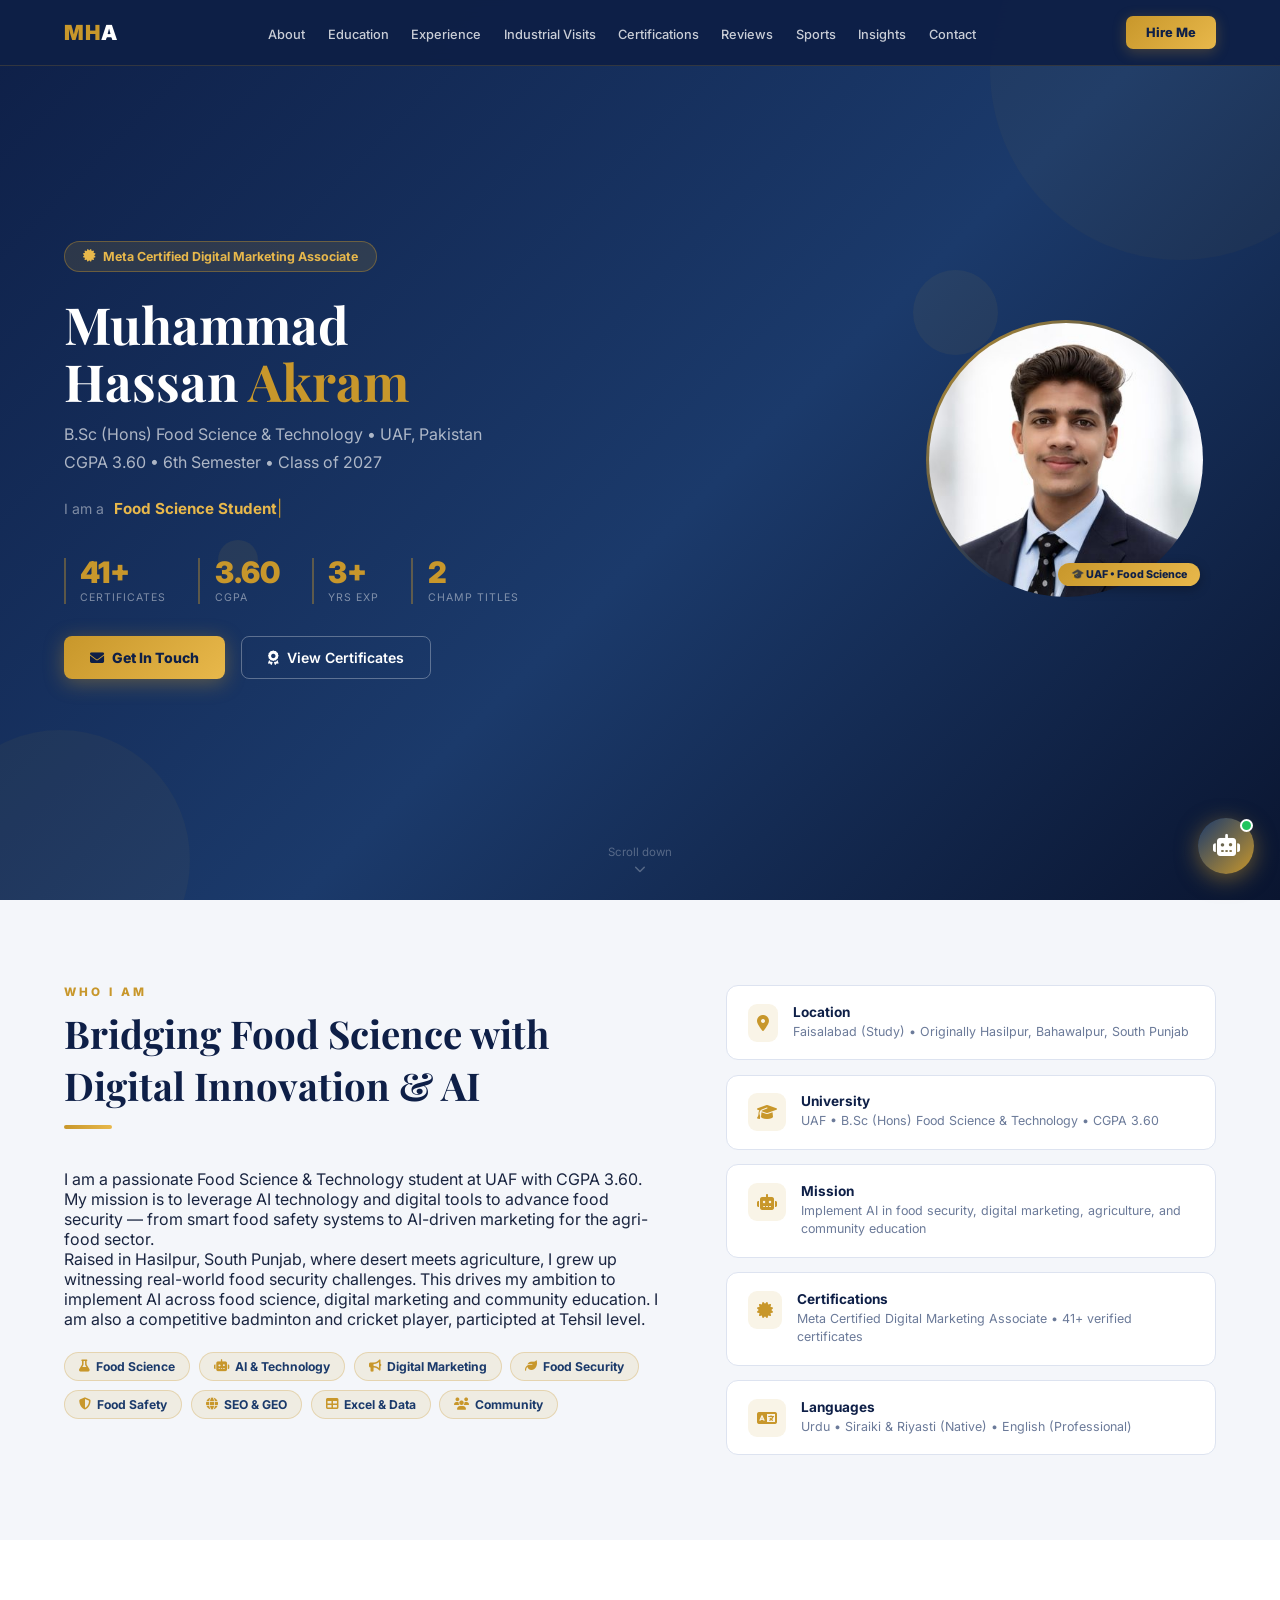
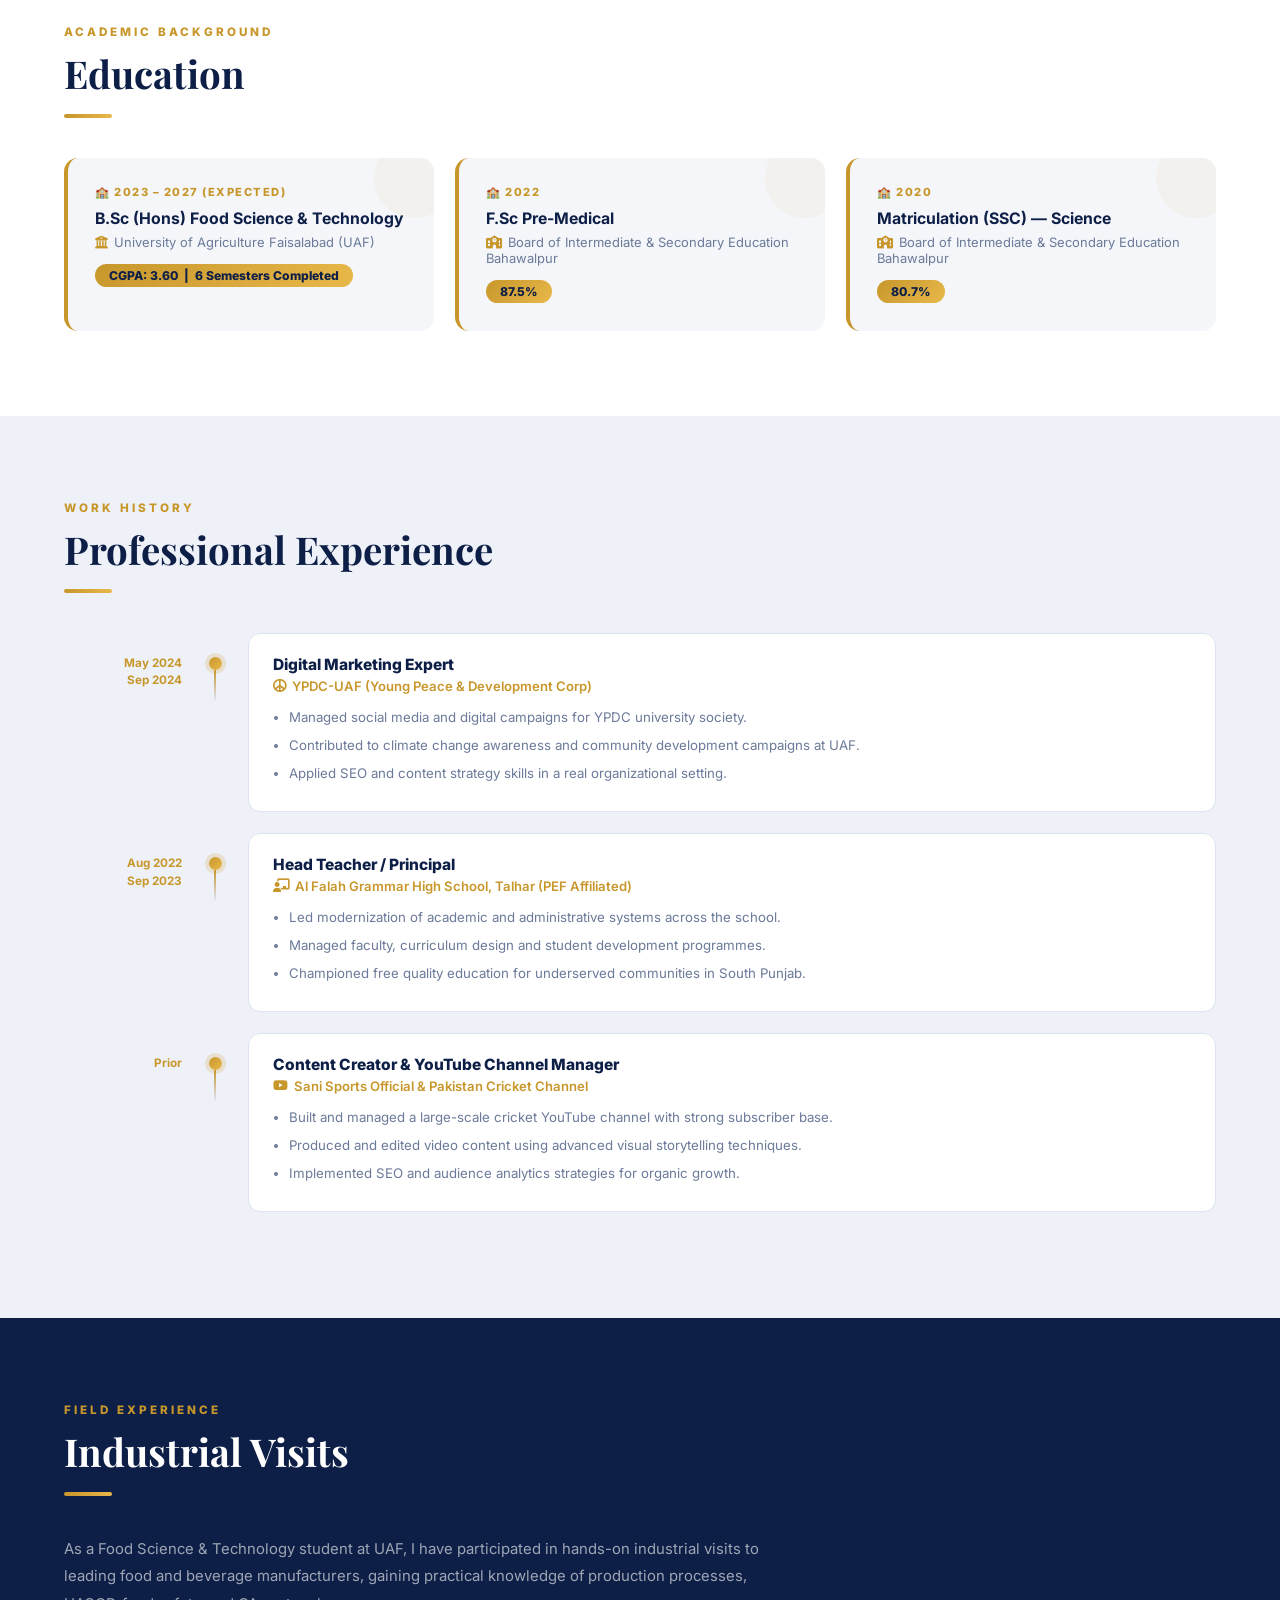
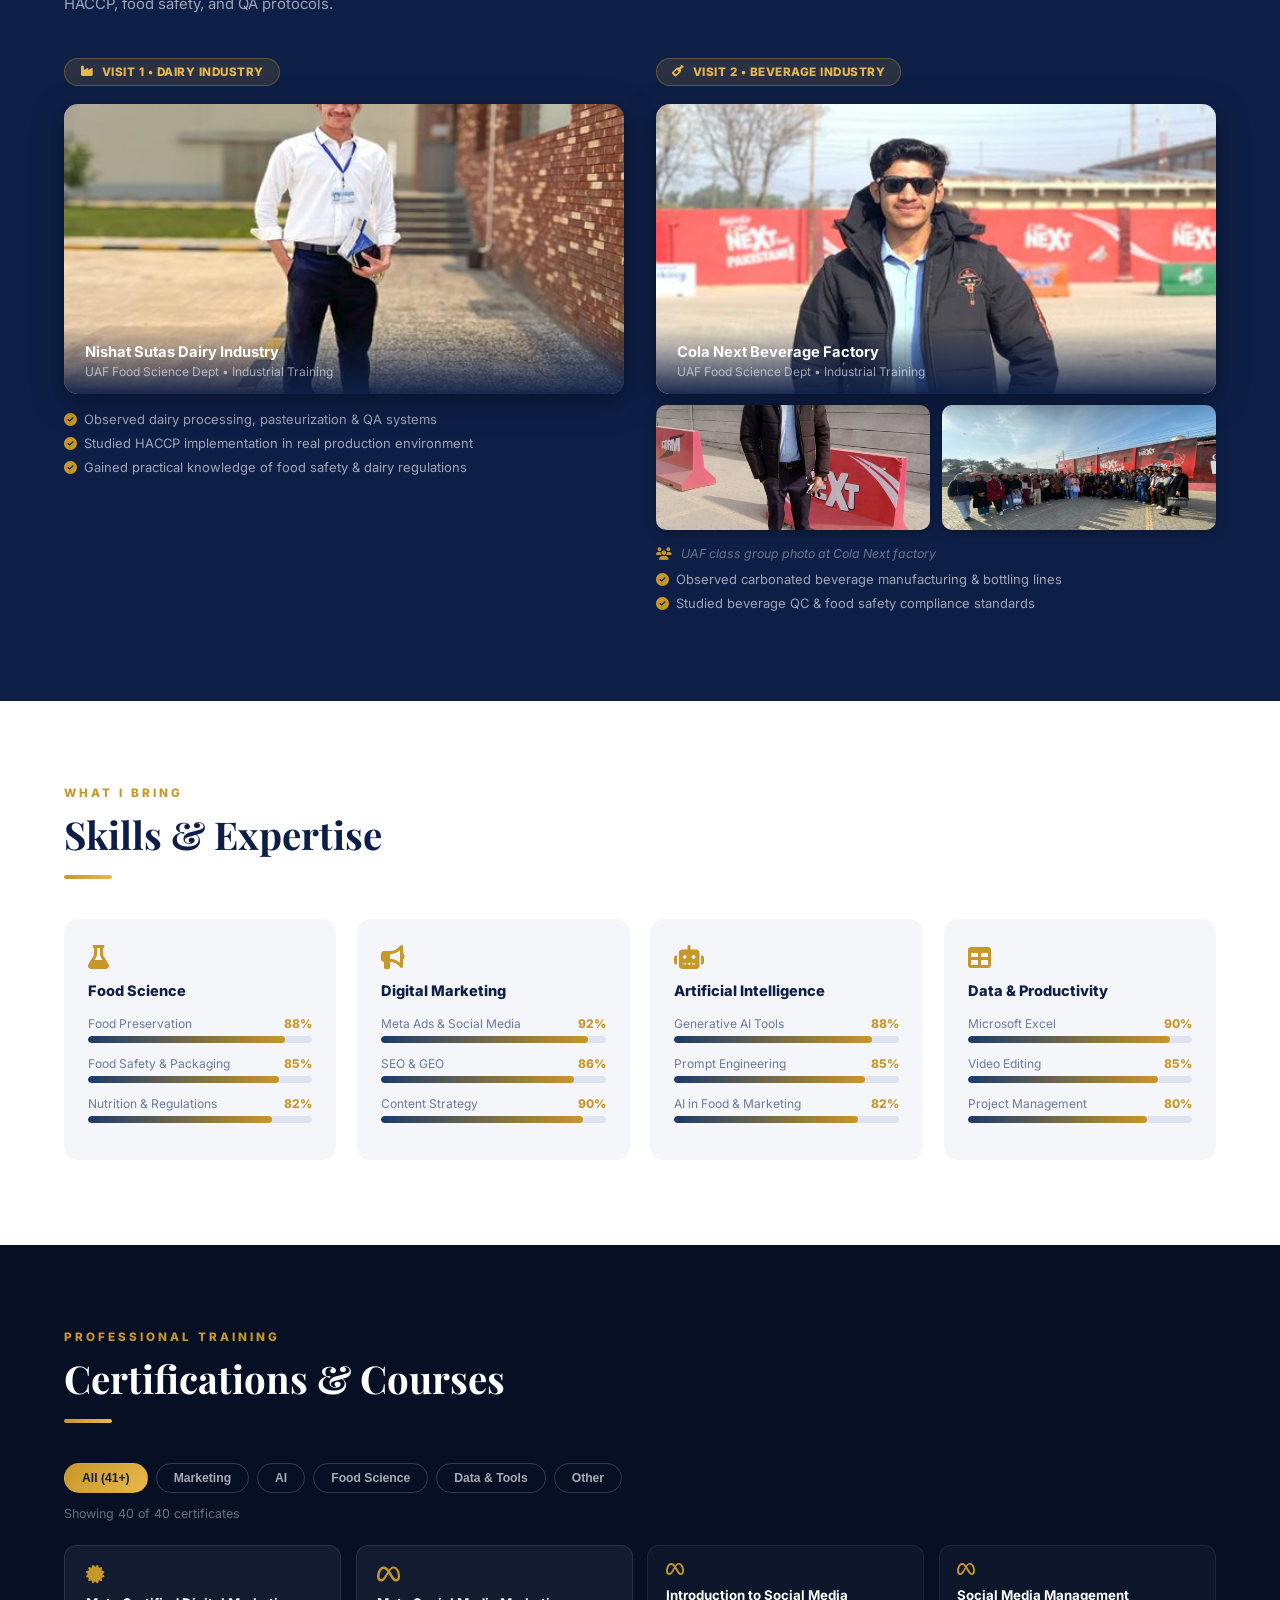
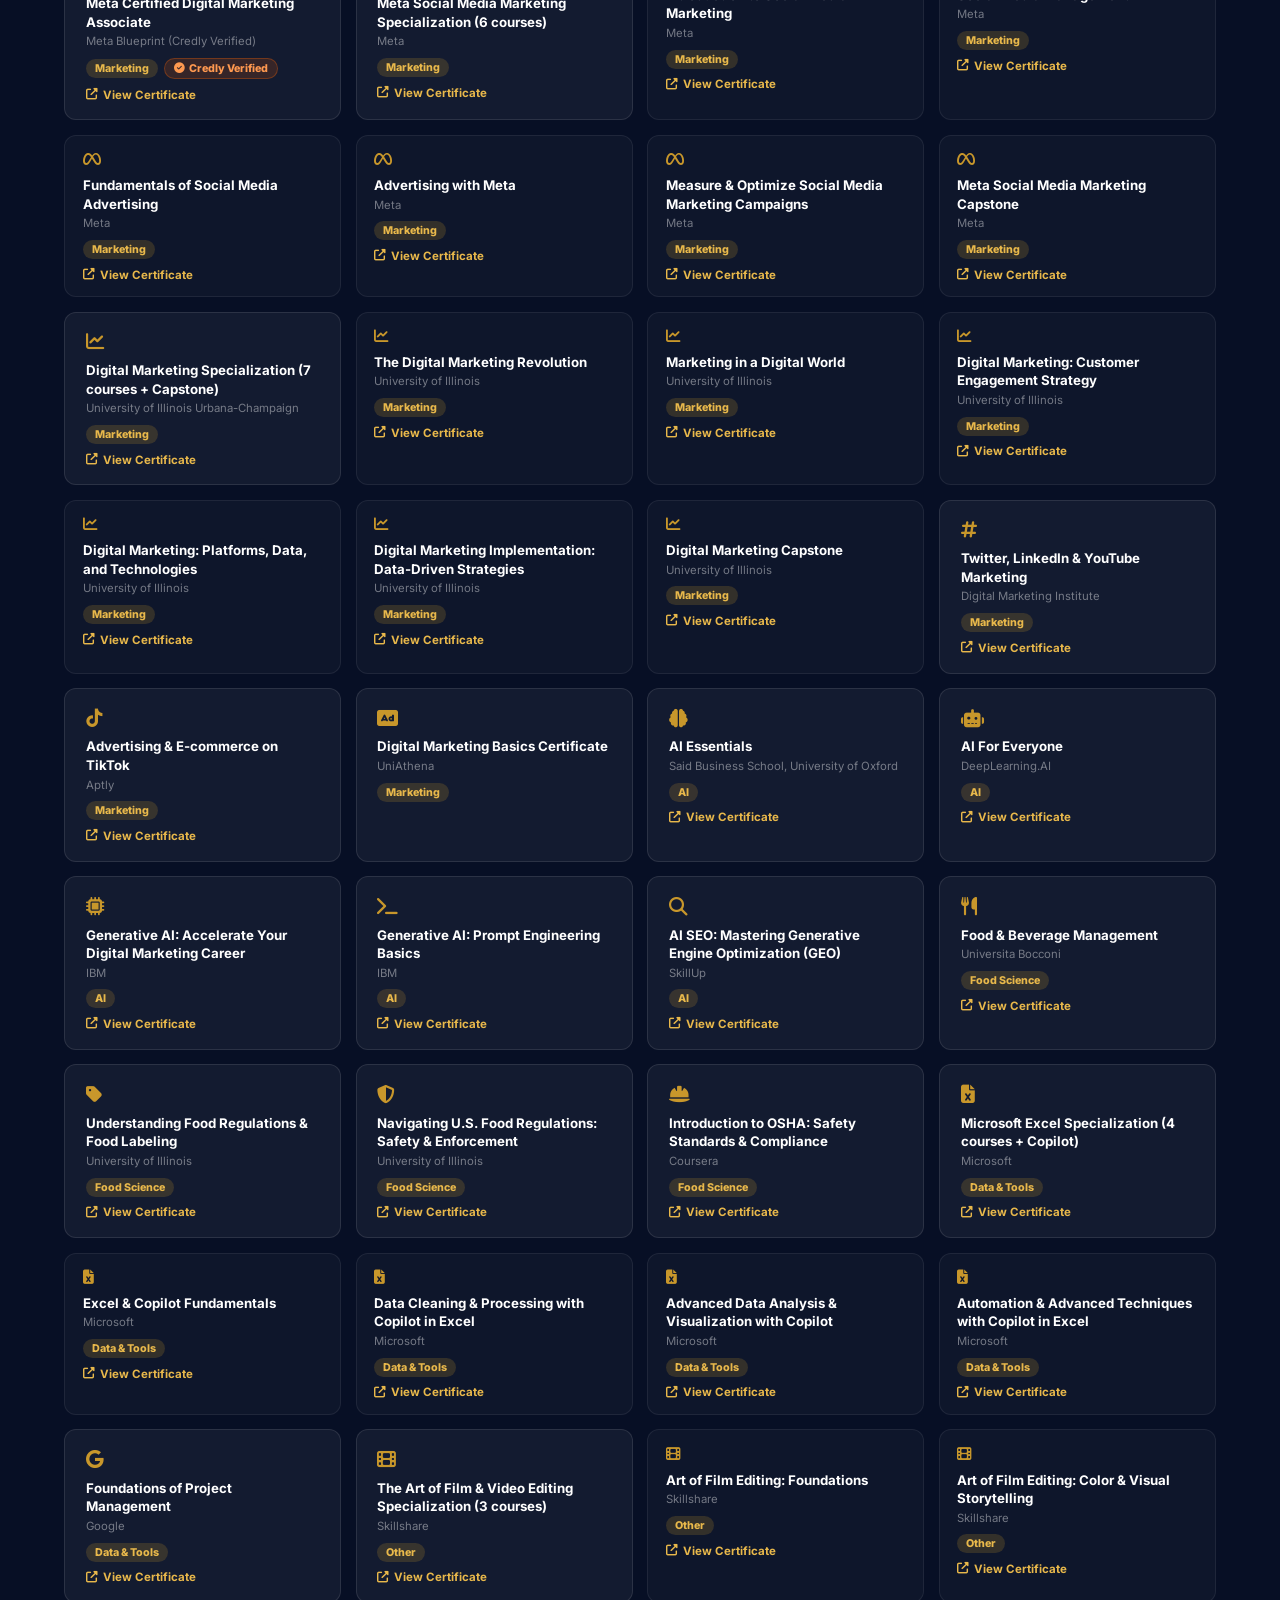
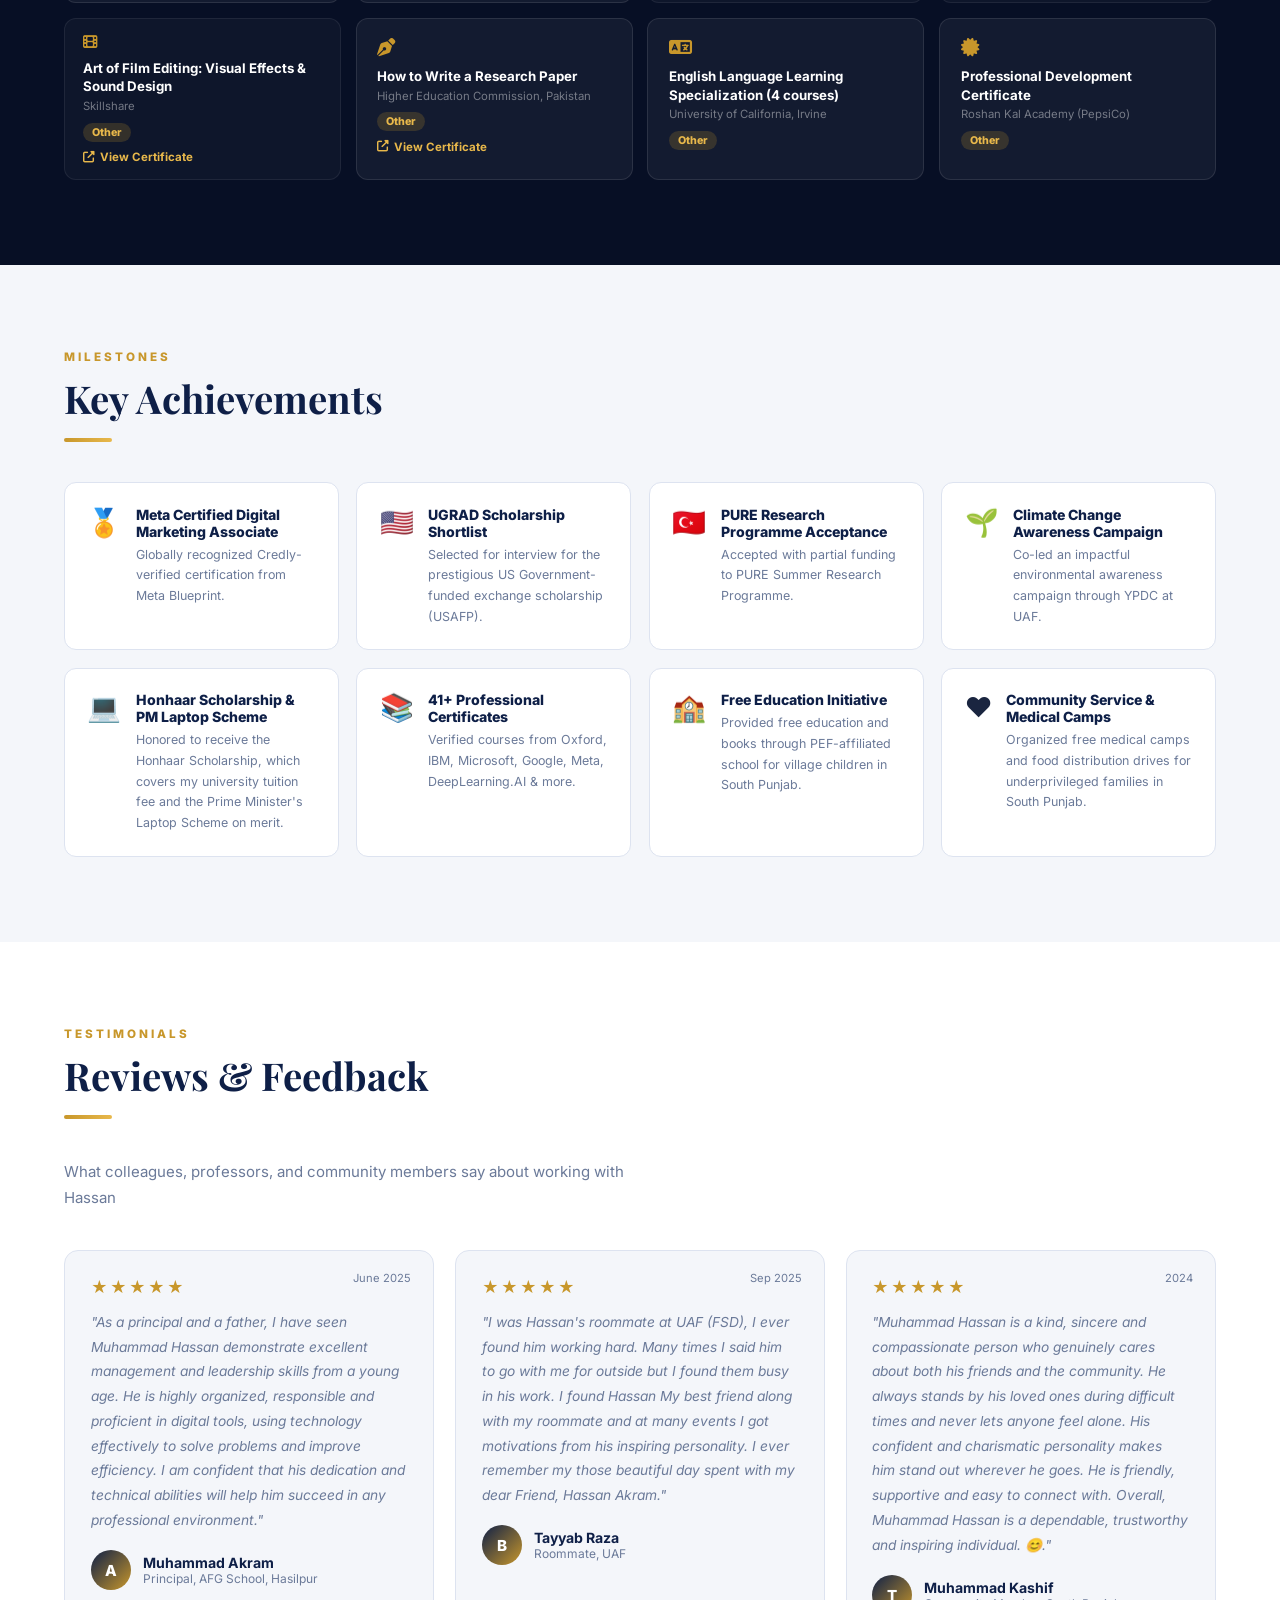
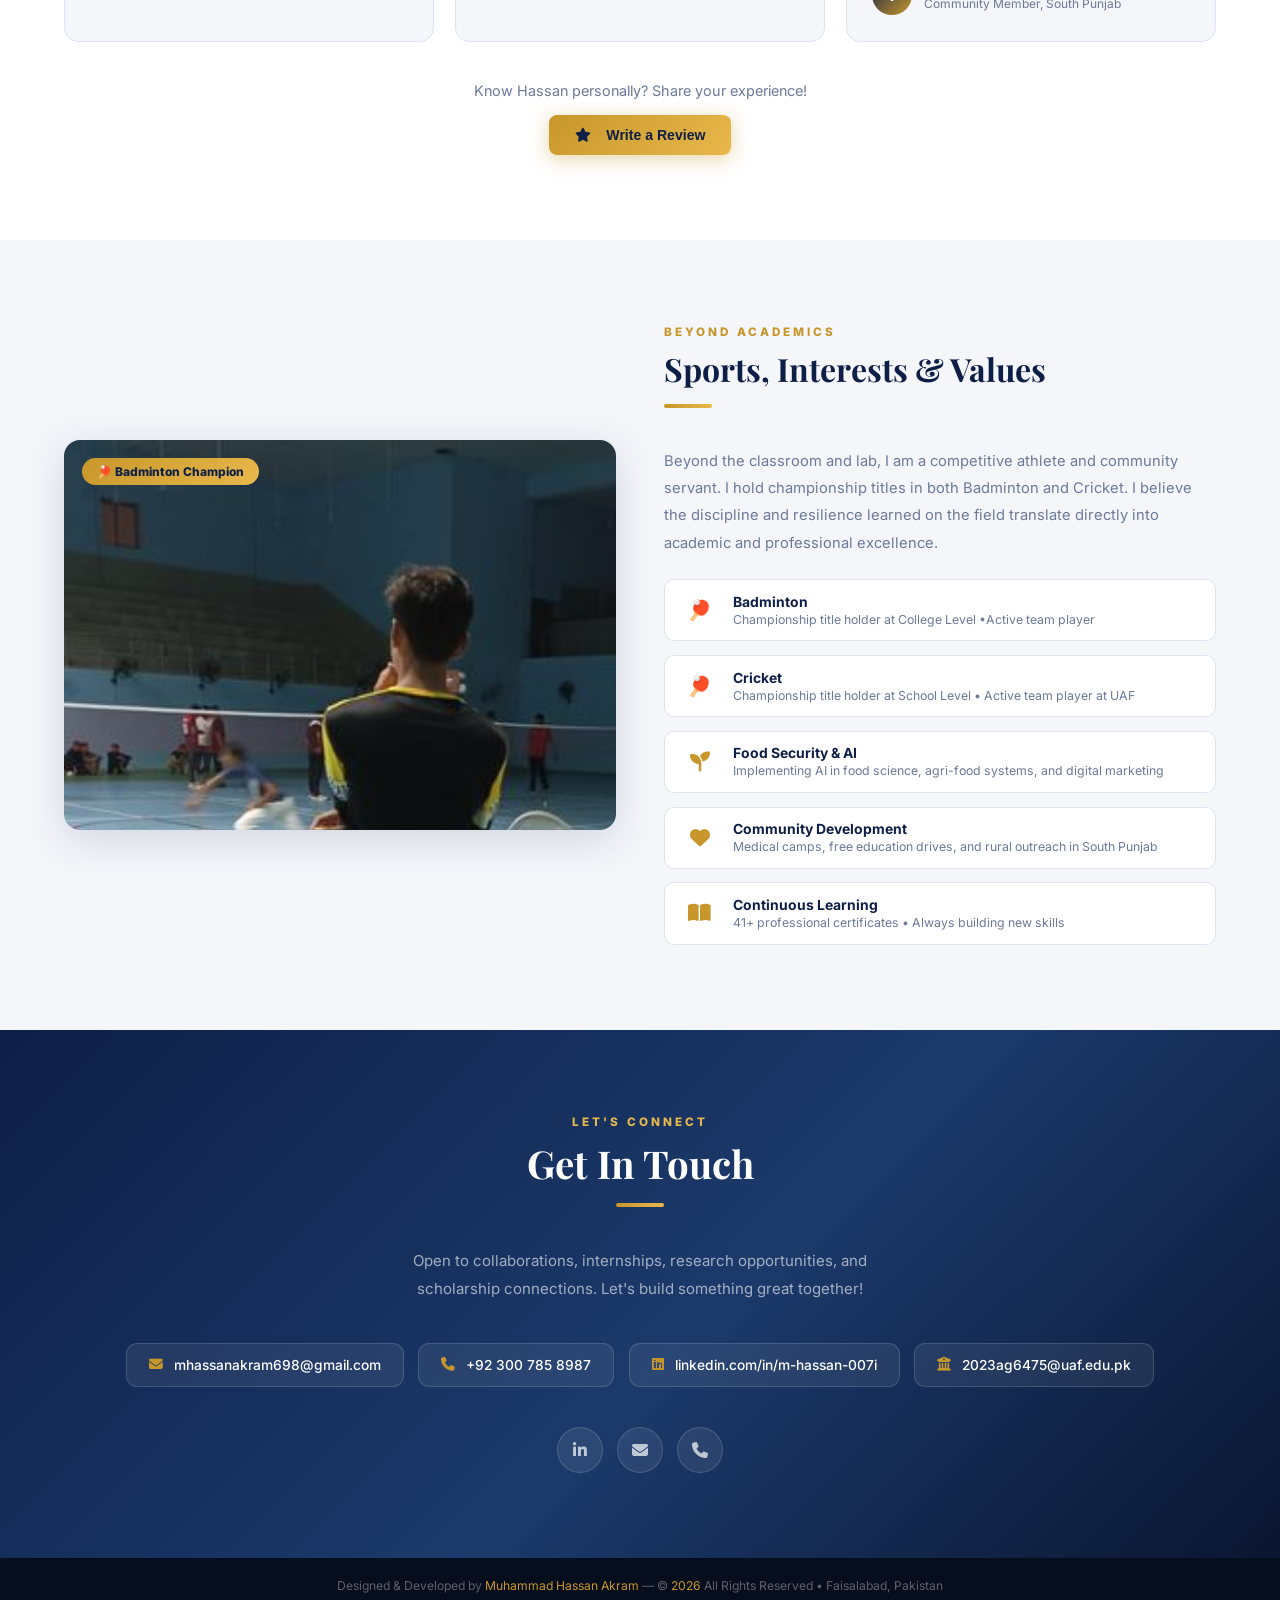
==== commit fa237f2b: "Update index.html" ====
--- a/index.html
+++ b/index.html
@@ -4,23 +4,43 @@
 <meta charset="UTF-8"/>
 <meta name="viewport" content="width=device-width,initial-scale=1.0"/>
 <meta name="google-site-verification" content="788eac4605ae604a"/>
-<title>Muhammad Hassan Akram | Food Science & Digital Marketing | UAF Pakistan</title>
-<meta name="description" content="Muhammad Hassan Akram - B.Sc Food Science & Technology student at UAF with CGPA 3.60. Meta Certified Digital Marketing Associate. AI & food security enthusiast. Faisalabad, Pakistan."/>
+<title>Muhammad Hassan Akram | Food Science, Digital Marketing & AI | UAF Pakistan</title>
+<meta name="description" content="Food Science & Technology student at UAF (CGPA 3.60), Meta Certified Digital Marketer, and AI enthusiast working at the intersection of food, tech & marketing."/>
 <meta name="keywords" content="Muhammad Hassan Akram, Hassan Akram UAF, Food Science Pakistan, Digital Marketing Faisalabad, Meta Certified Pakistan, Hassan Akram portfolio, Food Technology UAF, AI marketing Pakistan, Hassan Akram Hasilpur, m-hassan-akram, mhassanakram"/>
 <meta name="author" content="Muhammad Hassan Akram"/>
 <meta name="robots" content="index,follow"/>
-<link rel="canonical" href="https://m-hassan-akram.github.io/"/>
+<link rel="canonical" href="https://muhammadhassanakram.me/"/>
 <meta property="og:type" content="website"/>
-<meta property="og:url" content="https://m-hassan-akram.github.io/"/>
+<meta property="og:url" content="https://muhammadhassanakram.me/"/>
 <meta property="og:title" content="Muhammad Hassan Akram | Food Science & Digital Marketing Portfolio"/>
-<meta property="og:description" content="B.Sc Food Science student at UAF, CGPA 3.60. Meta Certified Digital Marketer. AI & food security enthusiast from Pakistan."/>
+<meta property="og:description" content="B.Sc Food Science student at UAF (CGPA 3.60). Meta Certified Digital Marketer and AI enthusiast from Pakistan. See certifications, projects & experience."/>
 <meta property="og:site_name" content="Muhammad Hassan Akram Portfolio"/>
+<meta property="og:locale" content="en_US"/>
+<meta property="og:image" content="https://muhammadhassanakram.me/og-image.jpg"/>
+<meta property="og:image:width" content="1200"/>
+<meta property="og:image:height" content="630"/>
+<meta property="og:image:alt" content="Muhammad Hassan Akram — Food Science & Technology student and Digital Marketing Associate"/>
 <meta name="twitter:card" content="summary_large_image"/>
 <meta name="twitter:title" content="Muhammad Hassan Akram | Food Science & Digital Marketing"/>
 <meta name="twitter:description" content="B.Sc Food Science student at UAF. Meta Certified Digital Marketer. AI enthusiast from Pakistan."/>
+<meta name="twitter:image" content="https://muhammadhassanakram.me/og-image.jpg"/>
+<meta name="twitter:image:alt" content="Muhammad Hassan Akram — Food Science & Technology student and Digital Marketing Associate"/>
 <script type="application/ld+json">
-{"@context":"https://schema.org","@type":"Person","name":"Muhammad Hassan Akram","alternateName":"Hassan Akram","url":"https://m-hassan-akram.github.io/","email":"mhassanakram698@gmail.com","telephone":"+923007858987","jobTitle":"Food Science Student & Digital Marketing Specialist","description":"B.Sc Food Science & Technology student at UAF with CGPA 3.60. Meta Certified Digital Marketing Associate.","alumniOf":{"@type":"CollegeOrUniversity","name":"University of Agriculture Faisalabad"},"address":{"@type":"PostalAddress","addressLocality":"Faisalabad","addressCountry":"PK"},"sameAs":["https://linkedin.com/in/m-hassan-007i"],"knowsAbout":["Food Science","Food Technology","Digital Marketing","SEO","Artificial Intelligence","Food Safety","Nutrition"]}
+{"@context":"https://schema.org","@type":"Person","name":"Muhammad Hassan Akram","alternateName":"Hassan Akram","url":"https://muhammadhassanakram.me/","email":"mhassanakram698@gmail.com","telephone":"+923007858987","jobTitle":"Food Science Student & Digital Marketing Specialist","description":"B.Sc Food Science & Technology student at UAF with CGPA 3.60. Meta Certified Digital Marketing Associate.","alumniOf":{"@type":"CollegeOrUniversity","name":"University of Agriculture Faisalabad"},"address":{"@type":"PostalAddress","addressLocality":"Faisalabad","addressCountry":"PK"},"sameAs":["https://linkedin.com/in/m-hassan-007i"],"knowsAbout":["Food Science","Food Technology","Digital Marketing","SEO","Artificial Intelligence","Food Safety","Nutrition"]}
 </script>
+<script type="application/ld+json">
+{"@context":"https://schema.org","@type":"WebSite","name":"Muhammad Hassan Akram Portfolio","url":"https://muhammadhassanakram.me/","description":"Portfolio of Muhammad Hassan Akram — Food Science & Technology student, Meta Certified Digital Marketing Associate, and AI enthusiast.","inLanguage":"en","publisher":{"@type":"Person","name":"Muhammad Hassan Akram"}}
+</script>
+<!-- FAVICON PACKAGE (v2 prep): once favicon.ico, favicon-16x16.png, favicon-32x32.png,
+     apple-touch-icon.png and site.webmanifest are generated and uploaded to the repo
+     root, replace the two data-URI <link> tags below with:
+<link rel="icon" href="/favicon.ico" sizes="any"/>
+<link rel="icon" type="image/png" sizes="16x16" href="/favicon-16x16.png"/>
+<link rel="icon" type="image/png" sizes="32x32" href="/favicon-32x32.png"/>
+<link rel="apple-touch-icon" sizes="180x180" href="/apple-touch-icon.png"/>
+<link rel="manifest" href="/site.webmanifest"/>
+     Until then, the inline SVG favicon below stays active so the site never
+     ships a broken icon reference. -->
 <link rel="icon" href="data:image/svg+xml,<svg xmlns='http://www.w3.org/2000/svg' viewBox='0 0 100 100'><rect width='100' height='100' rx='18' fill='%230e1f47'/><text x='50' y='66' font-family='Arial' font-weight='900' font-size='40' fill='%23c8972b' text-anchor='middle'>MHA</text></svg>"/>
 <link rel="apple-touch-icon" href="data:image/svg+xml,<svg xmlns='http://www.w3.org/2000/svg' viewBox='0 0 100 100'><rect width='100' height='100' rx='18' fill='%230e1f47'/><text x='50' y='66' font-family='Arial' font-weight='900' font-size='40' fill='%23c8972b' text-anchor='middle'>MHA</text></svg>"/>
 <link href="https://fonts.googleapis.com/css2?family=Inter:wght@300;400;500;600;700;800;900&family=Playfair+Display:ital,wght@0,700;0,800;1,700&display=swap" rel="stylesheet"/>
@@ -350,6 +370,7 @@
     <li><a href="#certifications">Certifications</a></li>
     <li><a href="#reviews">Reviews</a></li>
     <li><a href="#sports">Sports</a></li>
+    <li><a href="insights.html">Insights</a></li>
     <li><a href="#contact">Contact</a></li>
   </ul>
   <a href="#contact" class="nav-cta">Hire Me</a>
@@ -363,8 +384,10 @@
   <a href="#certifications" onclick="toggleMob()">Certifications</a>
   <a href="#reviews" onclick="toggleMob()">Reviews</a>
   <a href="#sports" onclick="toggleMob()">Sports & Interests</a>
+  <a href="insights.html" onclick="toggleMob()">Insights</a>
   <a href="#contact" onclick="toggleMob()">Contact</a>
 </div>
+<main>
 <!-- HERO -->
 <section id="hero">
   <div class="particle pc1"></div><div class="particle pc2"></div>
@@ -391,7 +414,7 @@
     </div>
     <div class="hero-photo">
       <div class="photo-orbit">
-        <img src="[data-uri]" alt="Muhammad Hassan Akram Food Science UAF"/>
+        <img src="[data-uri]" alt="Muhammad Hassan Akram Food Science UAF" fetchpriority="high" decoding="async" width="380" height="380"/>
         <div class="photo-badge">&#127891; UAF &bull; Food Science</div>
       </div>
     </div>
@@ -532,7 +555,7 @@
       <div class="reveal left">
         <div class="vlabel"><i class="fas fa-industry"></i> Visit 1 &bull; Dairy Industry</div>
         <div class="vmain">
-          <img class="zoomable" onclick="openLB(this.src, \'Nishat Sutas Dairy Industry - Industrial Visit\')" src="[data-uri]" alt="Hassan Akram at Nishat Sutas Dairy Industry - Class industrial visit"/>
+          <img class="zoomable" onclick="openLB(this.src, \'Nishat Sutas Dairy Industry - Industrial Visit\')" src="[data-uri]" alt="Hassan Akram at Nishat Sutas Dairy Industry - Class industrial visit" loading="lazy" decoding="async" width="500" height="700"/>
           <div class="vcap"><h4>Nishat Sutas Dairy Industry</h4><p>UAF Food Science Dept &bull; Industrial Training</p></div>
         </div>
         <div class="vpoints">
@@ -544,12 +567,12 @@
       <div class="reveal right">
         <div class="vlabel"><i class="fas fa-wine-bottle"></i> Visit 2 &bull; Beverage Industry</div>
         <div class="vmain">
-          <img class="zoomable" onclick="openLB(this.src, \'Cola Next Beverage Factory - Industrial Visit\')" src="[data-uri]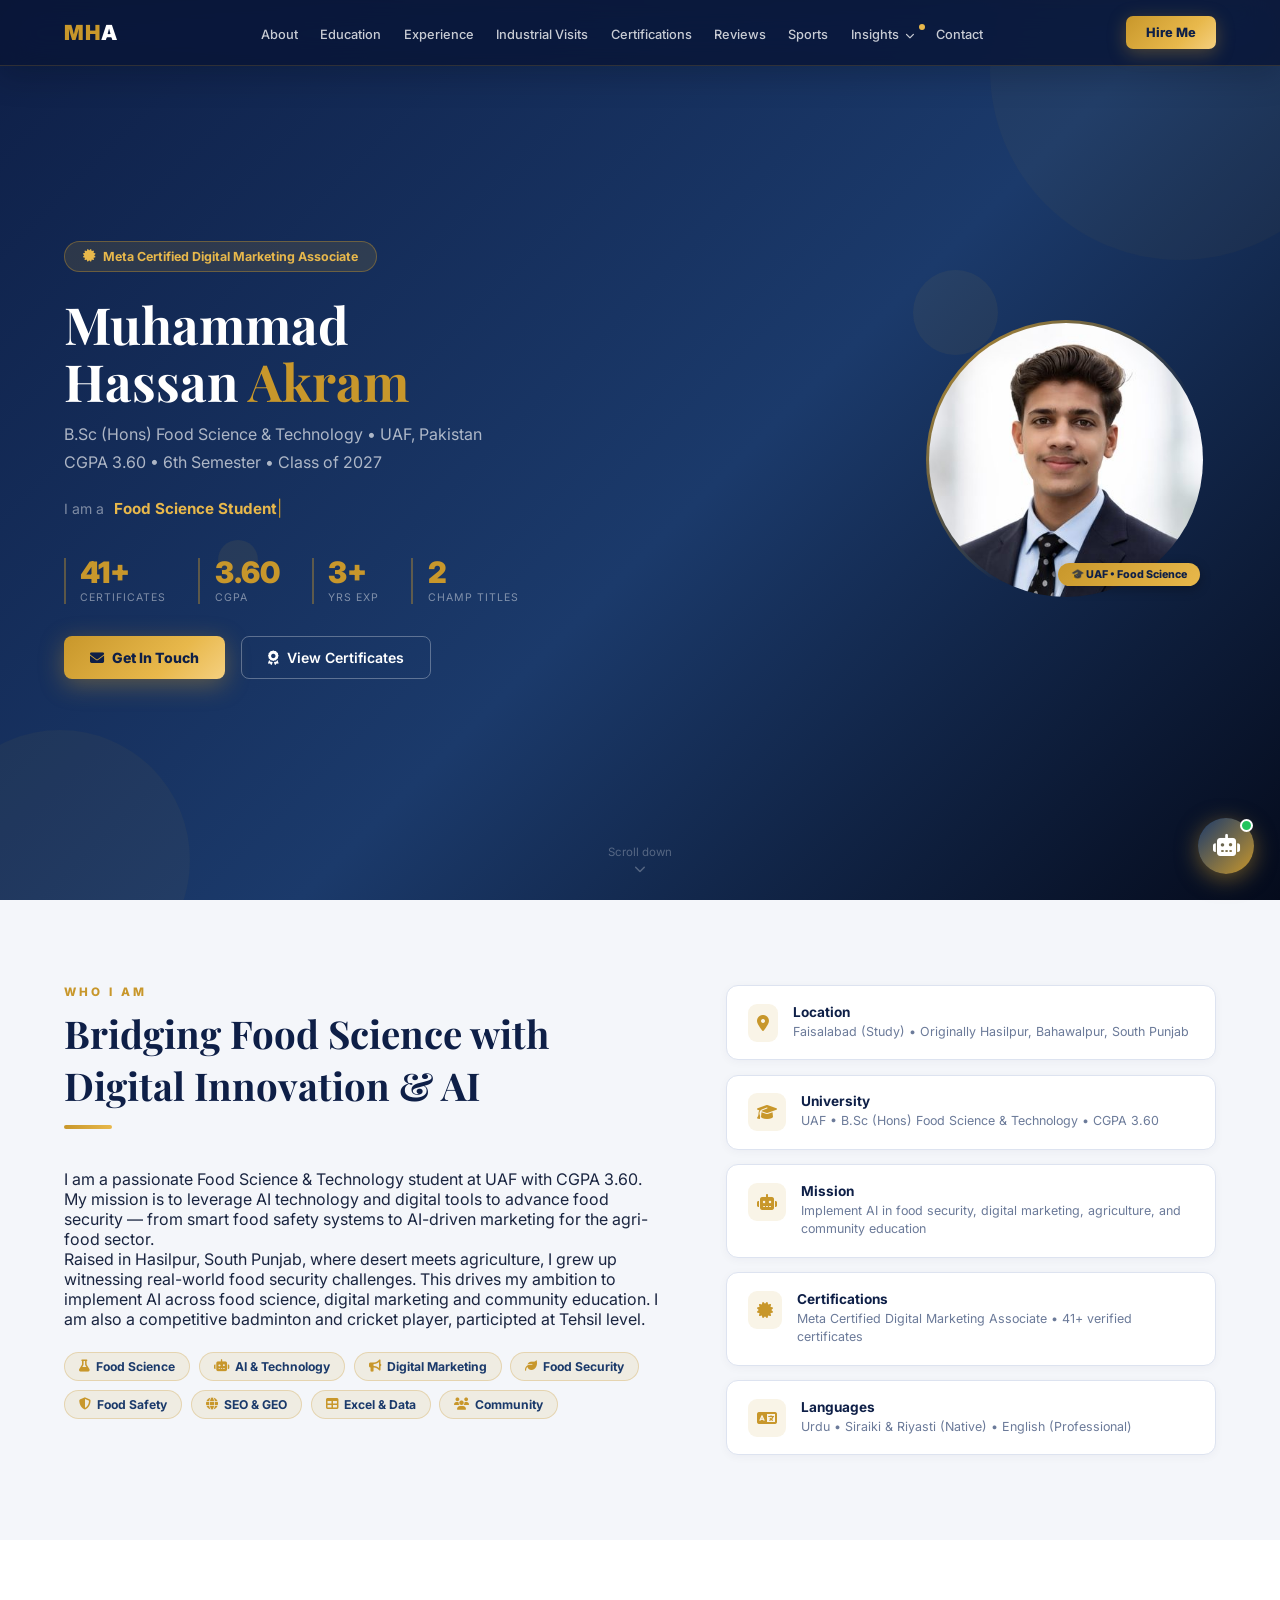
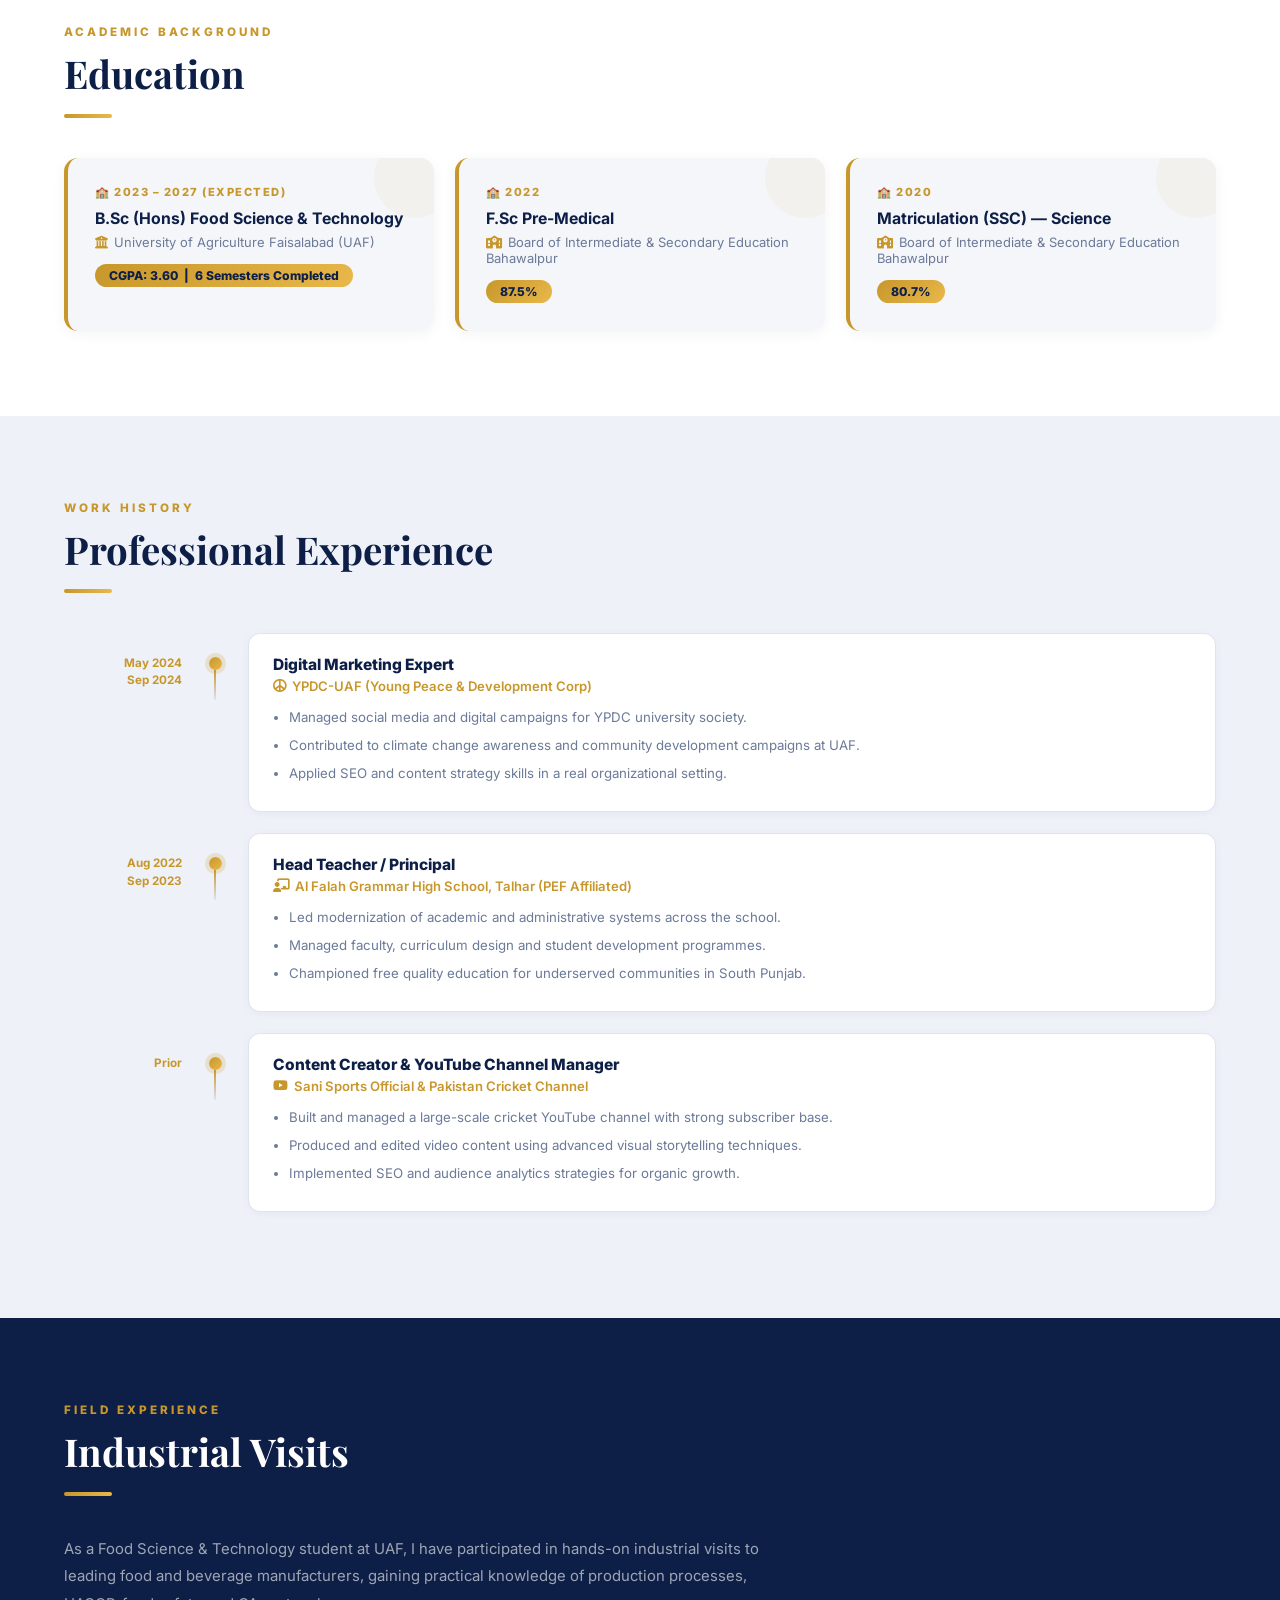
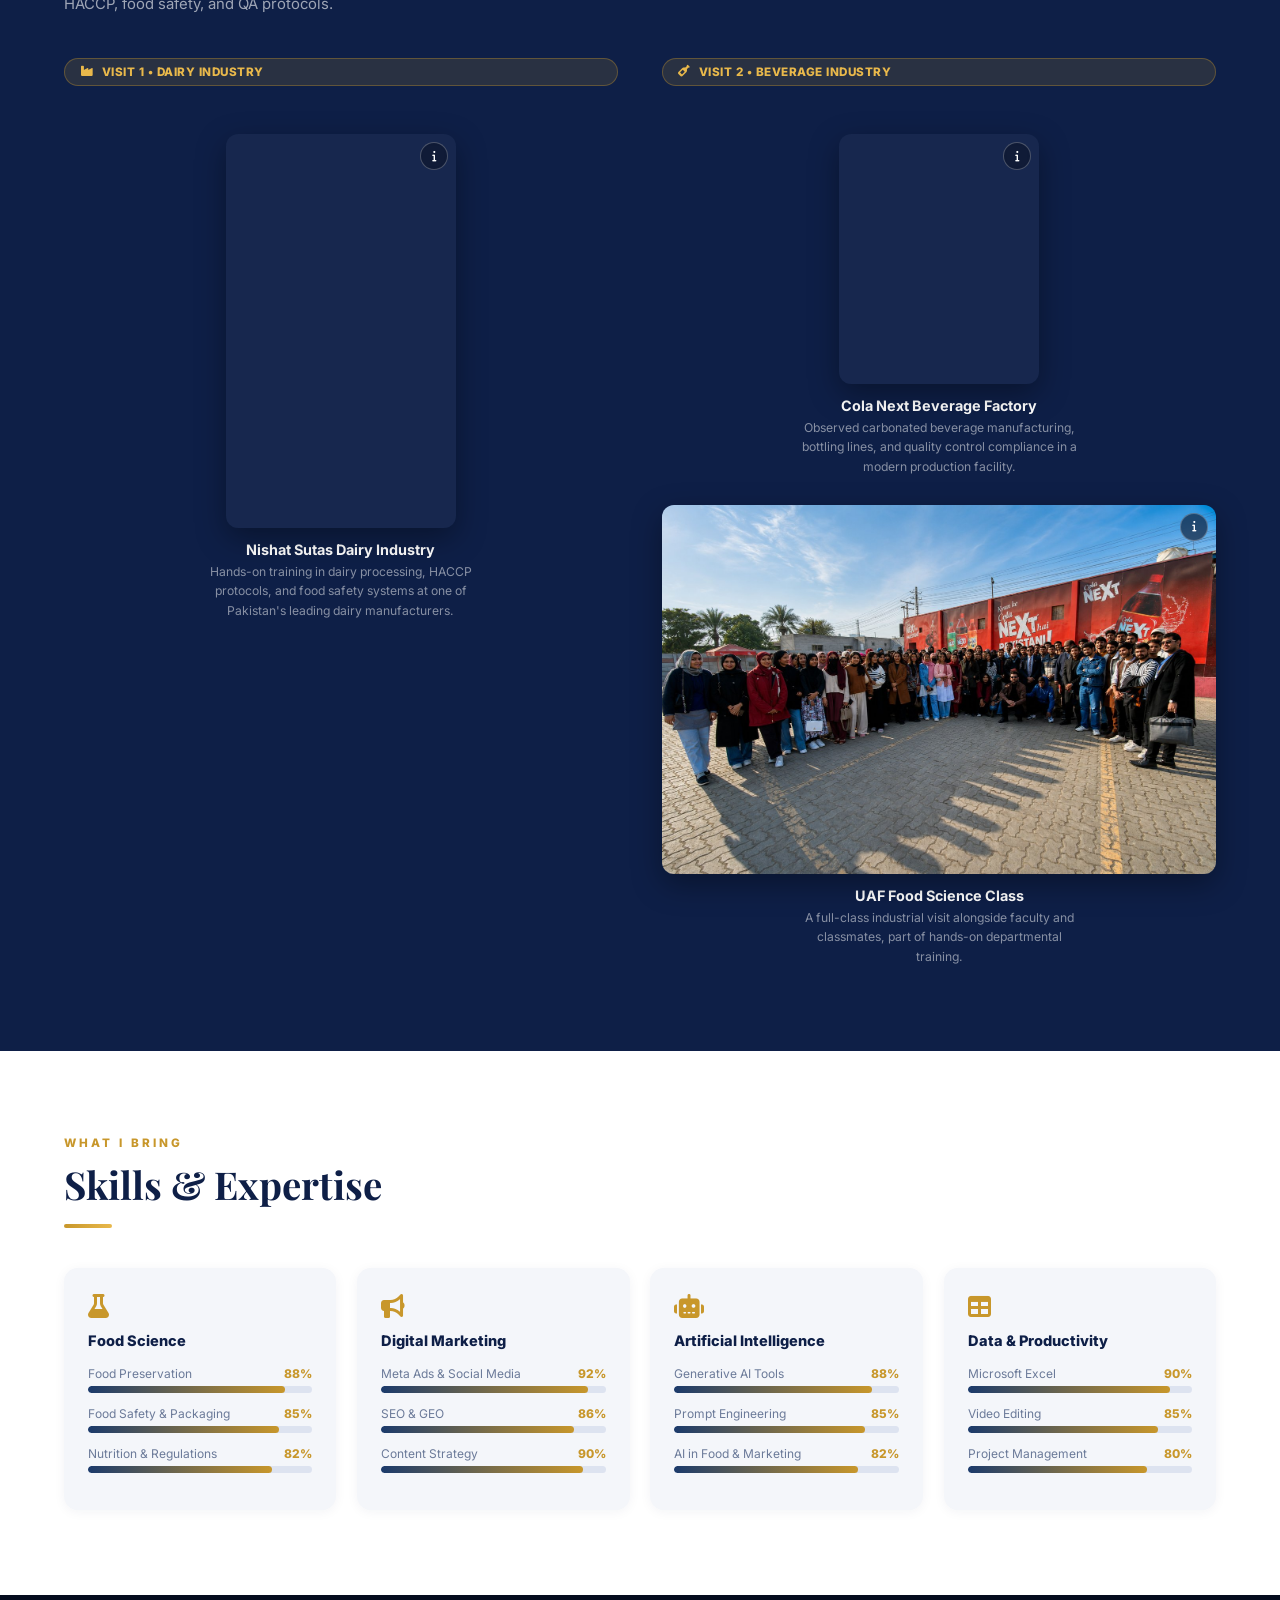
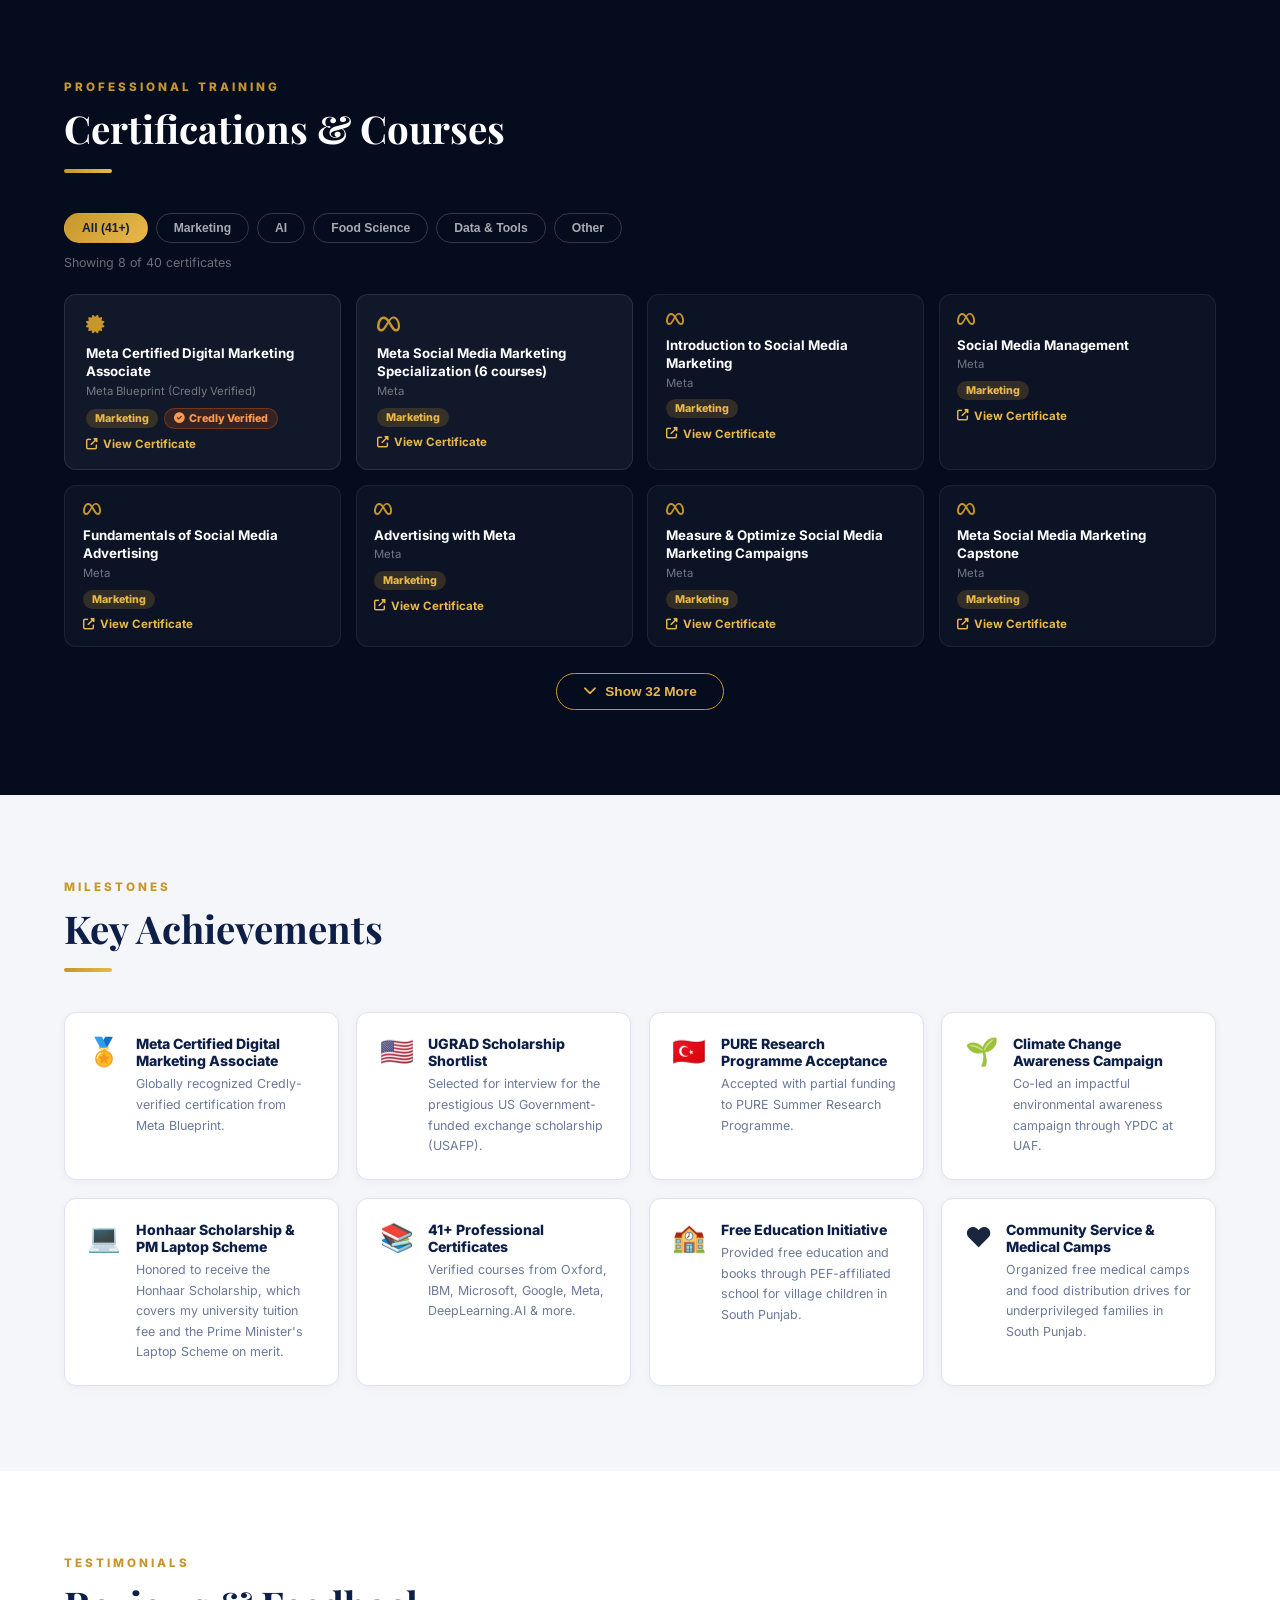
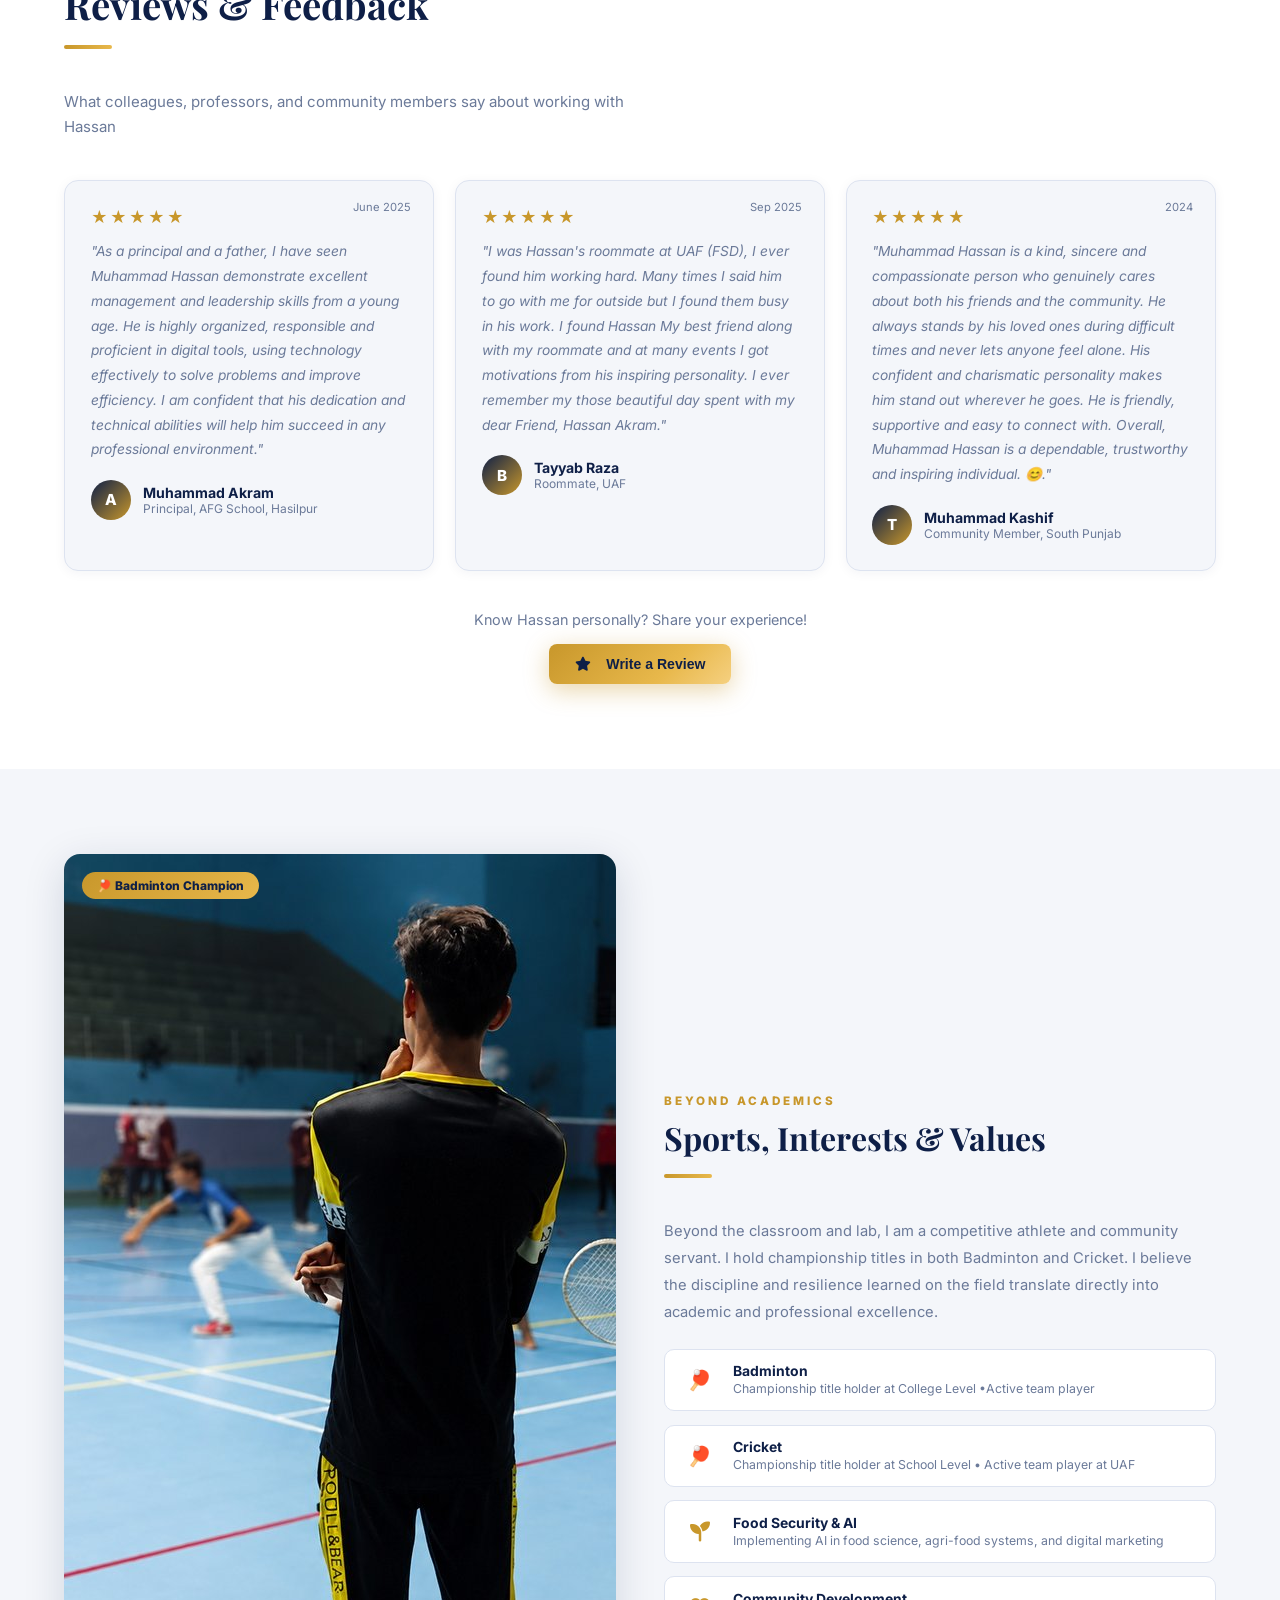
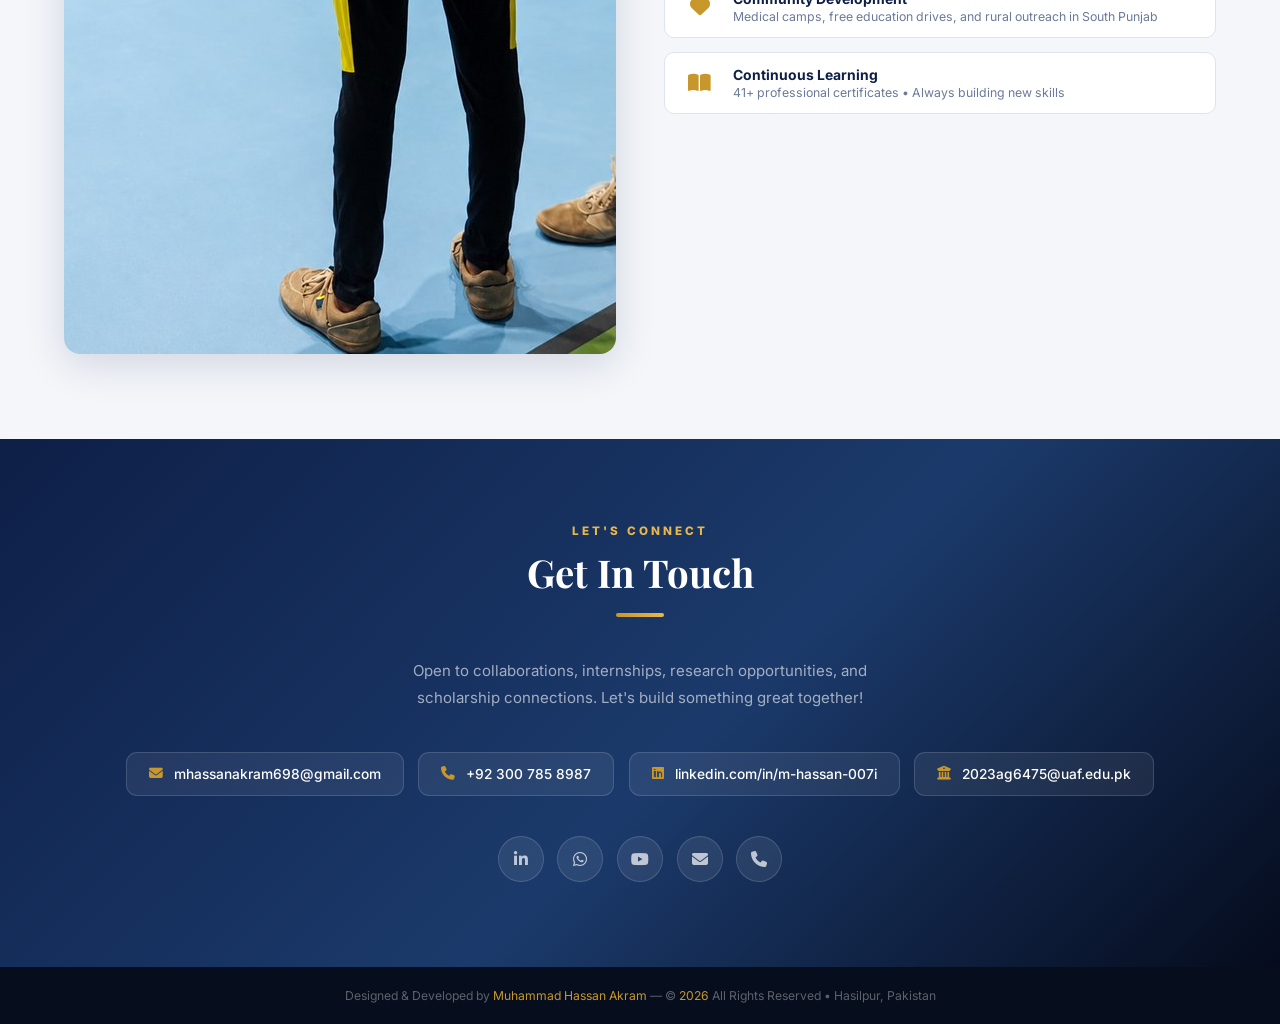
==== commit 4f6a2daf: "Update index.html" ====
--- a/index.html
+++ b/index.html
@@ -31,22 +31,15 @@
 <script type="application/ld+json">
 {"@context":"https://schema.org","@type":"WebSite","name":"Muhammad Hassan Akram Portfolio","url":"https://muhammadhassanakram.me/","description":"Portfolio of Muhammad Hassan Akram — Food Science & Technology student, Meta Certified Digital Marketing Associate, and AI enthusiast.","inLanguage":"en","publisher":{"@type":"Person","name":"Muhammad Hassan Akram"}}
 </script>
-<!-- FAVICON PACKAGE (v2 prep): once favicon.ico, favicon-16x16.png, favicon-32x32.png,
-     apple-touch-icon.png and site.webmanifest are generated and uploaded to the repo
-     root, replace the two data-URI <link> tags below with:
 <link rel="icon" href="/favicon.ico" sizes="any"/>
 <link rel="icon" type="image/png" sizes="16x16" href="/favicon-16x16.png"/>
 <link rel="icon" type="image/png" sizes="32x32" href="/favicon-32x32.png"/>
 <link rel="apple-touch-icon" sizes="180x180" href="/apple-touch-icon.png"/>
 <link rel="manifest" href="/site.webmanifest"/>
-     Until then, the inline SVG favicon below stays active so the site never
-     ships a broken icon reference. -->
-<link rel="icon" href="data:image/svg+xml,<svg xmlns='http://www.w3.org/2000/svg' viewBox='0 0 100 100'><rect width='100' height='100' rx='18' fill='%230e1f47'/><text x='50' y='66' font-family='Arial' font-weight='900' font-size='40' fill='%23c8972b' text-anchor='middle'>MHA</text></svg>"/>
-<link rel="apple-touch-icon" href="data:image/svg+xml,<svg xmlns='http://www.w3.org/2000/svg' viewBox='0 0 100 100'><rect width='100' height='100' rx='18' fill='%230e1f47'/><text x='50' y='66' font-family='Arial' font-weight='900' font-size='40' fill='%23c8972b' text-anchor='middle'>MHA</text></svg>"/>
 <link href="https://fonts.googleapis.com/css2?family=Inter:wght@300;400;500;600;700;800;900&family=Playfair+Display:ital,wght@0,700;0,800;1,700&display=swap" rel="stylesheet"/>
 <link rel="stylesheet" href="https://cdnjs.cloudflare.com/ajax/libs/font-awesome/6.5.0/css/all.min.css"/>
 <style>
-:root{--navy:#0e1f47;--navy2:#1b3a6b;--navy3:#070f25;--gold:#c8972b;--gold2:#e8b84b;--gold3:#f5d080;--white:#fff;--light:#f4f6fa;--light2:#eef1f8;--muted:#6b7a99;--text:#1a2540;--border:#dde3f0;--grad:linear-gradient(135deg,#0e1f47 0%,#1b3a6b 55%,#0a1530 100%);}
+:root{--navy:#0e1f47;--navy2:#1b3a6b;--navy3:#050c1e;--gold:#c8972b;--gold2:#e8b84b;--gold3:#f5d080;--white:#fff;--light:#f4f6fa;--light2:#eef1f8;--muted:#6b7a99;--text:#1a2540;--border:#dde3f0;--grad:linear-gradient(135deg,#0e1f47 0%,#1b3a6b 55%,#050b1c 100%);}
 *,*::before,*::after{margin:0;padding:0;box-sizing:border-box;}
 html{scroll-behavior:smooth;scroll-padding-top:66px;}
 body{font-family:"Inter",sans-serif;color:var(--text);background:var(--white);overflow-x:hidden;}
@@ -59,15 +52,39 @@
 #preloader.hide{animation:fadeOut 0.5s 1.9s forwards;pointer-events:none;}
 @keyframes fadeOut{to{opacity:0;visibility:hidden;}}
 /* NAVBAR */
-nav{position:fixed;top:0;width:100%;z-index:1000;background:rgba(14,31,71,0.97);backdrop-filter:blur(14px);display:flex;align-items:center;justify-content:space-between;padding:0 5%;height:66px;border-bottom:1px solid rgba(200,151,43,0.2);animation:slideDown 0.7s ease forwards;}
+nav{position:fixed;top:0;width:100%;z-index:1000;background:rgba(10,22,53,0.85);backdrop-filter:blur(18px) saturate(140%);display:flex;align-items:center;justify-content:space-between;padding:0 5%;height:66px;border-bottom:1px solid rgba(200,151,43,0.2);box-shadow:0 8px 32px rgba(3,8,20,0.25);animation:slideDown 0.7s ease forwards;}
 @keyframes slideDown{from{transform:translateY(-100%);opacity:0}to{transform:translateY(0);opacity:1}}
 .nav-logo{color:var(--gold);font-weight:900;font-size:1.3rem;letter-spacing:1px;text-decoration:none;}
 .nav-logo span{color:var(--white);}
 .nav-links{display:flex;gap:1.4rem;list-style:none;}
 .nav-links a{color:rgba(255,255,255,0.78);text-decoration:none;font-size:0.8rem;font-weight:500;transition:all 0.2s;padding-bottom:3px;border-bottom:2px solid transparent;}
 .nav-links a:hover,.nav-links a.active{color:var(--gold2);border-color:var(--gold);}
-.nav-cta{background:linear-gradient(135deg,var(--gold),var(--gold2));color:var(--navy);padding:9px 20px;border-radius:7px;font-weight:800;font-size:0.8rem;text-decoration:none;transition:all 0.2s;box-shadow:0 3px 14px rgba(200,151,43,0.3);}
-.nav-cta:hover{transform:translateY(-1px);box-shadow:0 6px 20px rgba(200,151,43,0.5);}
+.nav-insights{position:relative;}
+.nav-caret{font-size:0.58rem;margin-left:3px;transition:transform 0.25s;}
+.nav-dropdown{position:relative;}
+.nav-dropdown:hover .nav-caret,.nav-dropdown:focus-within .nav-caret{transform:rotate(180deg);}
+.nav-dropdown-menu{position:absolute;top:100%;left:50%;transform:translateX(-50%);padding-top:16px;min-width:250px;opacity:0;visibility:hidden;pointer-events:none;transition:opacity 0.25s ease,visibility 0.25s;z-index:1001;}
+.nav-dropdown:hover .nav-dropdown-menu,.nav-dropdown:focus-within .nav-dropdown-menu{opacity:1;visibility:visible;pointer-events:all;}
+.nav-dropdown-inner{background:var(--white);border-radius:12px;box-shadow:0 20px 50px rgba(7,15,37,0.3);padding:0.55rem;transform:translateY(-8px);transition:transform 0.25s ease;}
+.nav-dropdown:hover .nav-dropdown-inner,.nav-dropdown:focus-within .nav-dropdown-inner{transform:translateY(0);}
+.nav-dropdown-menu a{display:flex;align-items:center;gap:10px;padding:9px 14px;border-radius:8px;color:var(--navy);text-decoration:none;font-size:0.8rem;font-weight:600;transition:all 0.18s;}
+.nav-dropdown-menu a i{color:var(--gold);width:14px;text-align:center;font-size:0.78rem;}
+.nav-dropdown-menu a:hover{background:var(--light);padding-left:19px;}
+.nav-dropdown-menu .nav-dropdown-all{border-top:1px solid var(--border);margin-top:0.4rem;padding-top:0.7rem;color:var(--gold);}
+.nav-dropdown-menu .nav-dropdown-all i{color:var(--gold);}
+.mob-menu a{color:rgba(255,255,255,0.85);text-decoration:none;font-size:0.9rem;font-weight:500;padding:0.5rem 0;border-bottom:1px solid rgba(255,255,255,0.07);}
+.mob-menu.open{display:flex;}
+.mob-dropdown-toggle{width:100%;background:none;border:none;color:rgba(255,255,255,0.85);text-decoration:none;font-size:0.9rem;font-weight:500;padding:0.5rem 0;border-bottom:1px solid rgba(255,255,255,0.07);font-family:inherit;display:flex;align-items:center;justify-content:space-between;cursor:pointer;}
+.mob-dropdown-toggle i{font-size:0.7rem;transition:transform 0.25s;color:var(--gold2);}
+.mob-dropdown.open .mob-dropdown-toggle i{transform:rotate(180deg);}
+.mob-dropdown-menu{max-height:0;overflow:hidden;transition:max-height 0.35s ease;display:flex;flex-direction:column;}
+.mob-dropdown.open .mob-dropdown-menu{max-height:320px;}
+.mob-dropdown-menu a{padding:0.55rem 0 0.55rem 1rem;font-size:0.84rem;color:rgba(255,255,255,0.7);border-bottom:none;}
+.nav-pulse{position:absolute;top:-3px;right:-11px;width:6px;height:6px;border-radius:50%;background:var(--gold2);animation:navPulse 2.2s ease-in-out infinite;}
+@keyframes navPulse{0%,100%{opacity:0.45;transform:scale(0.85);box-shadow:0 0 0 rgba(232,184,75,0);}50%{opacity:1;transform:scale(1.25);box-shadow:0 0 7px 1px rgba(232,184,75,0.7);}}
+.mob-menu .nav-pulse{position:static;display:inline-block;margin-left:7px;vertical-align:middle;}
+.nav-cta{background:linear-gradient(135deg,var(--gold) 0%,var(--gold2) 65%,var(--gold3) 100%);color:var(--navy);padding:9px 20px;border-radius:7px;font-weight:800;font-size:0.8rem;text-decoration:none;transition:all 0.2s;box-shadow:0 4px 18px rgba(200,151,43,0.35);}
+.nav-cta:hover{transform:translateY(-1px);box-shadow:0 8px 24px rgba(200,151,43,0.55);}
 .hamburger{display:none;background:none;border:none;color:var(--white);font-size:1.4rem;cursor:pointer;}
 .mob-menu{display:none;position:fixed;top:66px;left:0;right:0;z-index:999;background:rgba(14,31,71,0.98);padding:1.5rem 5%;flex-direction:column;gap:0.7rem;border-top:1px solid rgba(200,151,43,0.15);}
 .mob-menu a{color:rgba(255,255,255,0.85);text-decoration:none;font-size:0.9rem;font-weight:500;padding:0.5rem 0;border-bottom:1px solid rgba(255,255,255,0.07);}
@@ -100,8 +117,8 @@
 .stat-num{font-size:1.85rem;font-weight:900;color:var(--gold);line-height:1;}
 .stat-label{font-size:0.66rem;color:rgba(255,255,255,0.45);text-transform:uppercase;letter-spacing:1px;margin-top:4px;}
 .hero-btns{display:flex;gap:1rem;flex-wrap:wrap;animation:fadeUp 0.7s 1.05s both;}
-.btn-gold{background:linear-gradient(135deg,var(--gold),var(--gold2));color:var(--navy);padding:12px 26px;border-radius:8px;font-weight:800;font-size:0.88rem;text-decoration:none;display:inline-flex;align-items:center;gap:8px;box-shadow:0 4px 20px rgba(200,151,43,0.4);transition:all 0.25s;border:none;cursor:pointer;}
-.btn-gold:hover{transform:translateY(-2px);box-shadow:0 8px 28px rgba(200,151,43,0.55);}
+.btn-gold{background:linear-gradient(135deg,var(--gold) 0%,var(--gold2) 65%,var(--gold3) 100%);color:var(--navy);padding:12px 26px;border-radius:8px;font-weight:800;font-size:0.88rem;text-decoration:none;display:inline-flex;align-items:center;gap:8px;box-shadow:0 6px 24px rgba(200,151,43,0.4);transition:all 0.25s;border:none;cursor:pointer;}
+.btn-gold:hover{transform:translateY(-2px);box-shadow:0 10px 32px rgba(200,151,43,0.55);}
 .btn-ghost{background:transparent;color:var(--white);padding:12px 26px;border-radius:8px;font-weight:600;font-size:0.88rem;text-decoration:none;border:1.5px solid rgba(255,255,255,0.3);display:inline-flex;align-items:center;gap:8px;transition:all 0.25s;}
 .btn-ghost:hover{border-color:var(--gold2);color:var(--gold2);}
 .hero-photo{flex:0 0 300px;animation:fadeUp 0.7s 0.4s both;}
@@ -131,17 +148,17 @@
 .chip{padding:6px 14px;border-radius:100px;font-size:0.76rem;font-weight:700;background:rgba(200,151,43,0.11);color:var(--navy2);border:1.5px solid rgba(200,151,43,0.28);display:inline-flex;align-items:center;gap:6px;}
 .chip i{color:var(--gold);}
 .about-cards{display:flex;flex-direction:column;gap:0.9rem;}
-.acard{background:var(--white);border-radius:12px;padding:1.1rem 1.3rem;border:1px solid var(--border);display:flex;align-items:flex-start;gap:0.9rem;transition:box-shadow 0.2s,transform 0.2s;}
-.acard:hover{box-shadow:0 5px 20px rgba(14,31,71,0.09);transform:translateX(4px);}
+.acard{background:var(--white);border-radius:12px;padding:1.1rem 1.3rem;border:1px solid var(--border);display:flex;align-items:flex-start;gap:0.9rem;box-shadow:0 2px 10px rgba(14,31,71,0.04);transition:box-shadow 0.25s,transform 0.25s;}
+.acard:hover{box-shadow:0 10px 28px rgba(14,31,71,0.13);transform:translateX(4px);}
 .acard-icon{background:rgba(200,151,43,0.11);border-radius:9px;padding:9px;color:var(--gold);font-size:1rem;flex-shrink:0;}
 .acard h4{font-size:0.85rem;font-weight:700;color:var(--navy);margin-bottom:3px;}
 .acard p{font-size:0.78rem;color:var(--muted);line-height:1.5;}
 /* EDUCATION */
 #education{background:var(--white);}
 .edu-grid{display:grid;grid-template-columns:repeat(auto-fit,minmax(278px,1fr));gap:1.3rem;}
-.edu-card{background:var(--light);border-radius:14px;padding:1.7rem;border-left:4px solid var(--gold);position:relative;overflow:hidden;transition:box-shadow 0.25s,transform 0.25s;}
+.edu-card{background:var(--light);border-radius:14px;padding:1.7rem;border-left:4px solid var(--gold);position:relative;overflow:hidden;box-shadow:0 3px 14px rgba(14,31,71,0.05);transition:box-shadow 0.3s,transform 0.3s;}
 .edu-card::before{content:"";position:absolute;top:0;right:0;width:80px;height:80px;background:rgba(200,151,43,0.06);border-radius:50%;transform:translate(20px,-20px);}
-.edu-card:hover{box-shadow:0 8px 28px rgba(14,31,71,0.12);transform:translateY(-3px);}
+.edu-card:hover{box-shadow:0 14px 36px rgba(14,31,71,0.16);transform:translateY(-4px);}
 .edu-year{font-size:0.7rem;font-weight:800;color:var(--gold);letter-spacing:1.5px;text-transform:uppercase;margin-bottom:0.6rem;}
 .edu-deg{font-size:0.99rem;font-weight:700;color:var(--navy);margin-bottom:0.3rem;line-height:1.3;}
 .edu-inst{font-size:0.81rem;color:var(--muted);margin-bottom:0.9rem;}
@@ -154,8 +171,8 @@
 .exp-axis{display:flex;flex-direction:column;align-items:center;}
 .exp-dot{width:13px;height:13px;border-radius:50%;background:linear-gradient(135deg,var(--gold),var(--gold2));box-shadow:0 0 0 4px rgba(200,151,43,0.2);margin-top:24px;flex-shrink:0;}
 .exp-seg{flex:1;width:2px;background:linear-gradient(to bottom,var(--gold),var(--border));min-height:30px;}
-.exp-card{background:var(--white);border-radius:12px;padding:1.3rem 1.5rem;margin-bottom:1.3rem;border:1px solid var(--border);transition:box-shadow 0.2s,transform 0.2s;}
-.exp-card:hover{box-shadow:0 5px 20px rgba(14,31,71,0.1);transform:translateX(3px);}
+.exp-card{background:var(--white);border-radius:12px;padding:1.3rem 1.5rem;margin-bottom:1.3rem;border:1px solid var(--border);box-shadow:0 2px 10px rgba(14,31,71,0.04);transition:box-shadow 0.25s,transform 0.25s;}
+.exp-card:hover{box-shadow:0 10px 28px rgba(14,31,71,0.14);transform:translateX(4px);}
 .exp-role{font-size:0.97rem;font-weight:800;color:var(--navy);margin-bottom:4px;}
 .exp-org{font-size:0.82rem;font-weight:600;color:var(--gold);margin-bottom:0.75rem;display:flex;align-items:center;gap:6px;}
 .exp-desc{font-size:0.83rem;color:var(--muted);line-height:1.75;padding-left:1rem;}
@@ -163,26 +180,40 @@
 /* INDUSTRIAL VISITS */
 #visits{background:var(--navy);}
 .visits-intro{color:rgba(255,255,255,0.6);font-size:0.93rem;line-height:1.85;margin-bottom:2.5rem;max-width:700px;}
-.visits-grid{display:grid;grid-template-columns:1fr 1fr;gap:2rem;}
-.vlabel{display:inline-flex;align-items:center;gap:8px;background:rgba(200,151,43,0.15);border:1px solid rgba(200,151,43,0.35);color:var(--gold2);padding:6px 15px;border-radius:100px;font-size:0.73rem;font-weight:800;letter-spacing:0.5px;text-transform:uppercase;margin-bottom:1.1rem;}
-.vmain{width:100%;border-radius:14px;overflow:hidden;position:relative;box-shadow:0 8px 32px rgba(0,0,0,0.4);transition:transform 0.3s;}
-.vmain:hover{transform:scale(1.02);}
-.vmain img{width:100%;height:290px;object-fit:cover;display:block;}
-.vcap{position:absolute;bottom:0;left:0;right:0;background:linear-gradient(to top,rgba(14,31,71,0.95),transparent);padding:1.1rem 1.3rem 0.9rem;}
-.vcap h4{font-size:0.92rem;font-weight:700;color:var(--white);margin-bottom:3px;}
-.vcap p{font-size:0.75rem;color:rgba(255,255,255,0.58);}
-.vthumbs{display:grid;grid-template-columns:1fr 1fr;gap:0.7rem;margin-top:0.7rem;}
-.vthumb{border-radius:10px;overflow:hidden;transition:transform 0.25s;box-shadow:0 3px 12px rgba(0,0,0,0.3);}
-.vthumb:hover{transform:scale(1.04);}
-.vthumb img{width:100%;height:125px;object-fit:cover;display:block;}
-.vpoints{margin-top:0.9rem;color:rgba(255,255,255,0.6);font-size:0.81rem;line-height:1.85;}
-.vpoints span{display:block;}
-.vpoints i{color:var(--gold);margin-right:7px;}
+.visits-grid{display:grid;grid-template-columns:1fr 1fr;gap:2.8rem;align-items:start;}
+.vlabel{display:inline-flex;align-items:center;gap:8px;background:rgba(200,151,43,0.15);border:1px solid rgba(200,151,43,0.35);color:var(--gold2);padding:6px 15px;border-radius:100px;font-size:0.73rem;font-weight:800;letter-spacing:0.5px;text-transform:uppercase;margin-bottom:1.2rem;}
+.visit-col{display:flex;flex-direction:column;gap:1.8rem;}
+.visit-unit{display:flex;flex-direction:column;}
+/* Flip cards — front shows the full, uncropped photo; back reveals visit
+   details. Hover flips on desktop/keyboard focus; the corner button (or
+   tapping the back face) flips on touch devices. Each card's aspect-ratio
+   matches its photo's real dimensions exactly and uses object-fit:contain,
+   so nothing is ever cropped — the whole photo is always visible. Sizing
+   is capped by max-width (not height), so it stays compact and consistent
+   at every screen size without the empty-space stretching bug. */
+.flip-card{position:relative;perspective:1400px;width:100%;margin:0 auto;box-shadow:0 10px 30px rgba(0,0,0,0.35);border-radius:12px;}
+.flip-card.vnishat{max-width:230px;aspect-ratio:642/1100;}
+.flip-card.vjacket{max-width:200px;aspect-ratio:880/1100;}
+.flip-card.vwide{max-width:100%;aspect-ratio:1400/933;}
+.flip-inner{position:relative;width:100%;height:100%;transition:transform 0.7s cubic-bezier(.4,0,.2,1);transform-style:preserve-3d;}
+.flip-card:hover .flip-inner,.flip-card:focus-visible .flip-inner,.flip-card.flipped .flip-inner{transform:rotateY(180deg);}
+.flip-front,.flip-back{position:absolute;inset:0;backface-visibility:hidden;border-radius:12px;overflow:hidden;}
+.flip-front{background:rgba(255,255,255,0.04);}
+.flip-front img{width:100%;height:100%;object-fit:contain;display:block;}
+.flip-btn{position:absolute;top:8px;right:8px;width:28px;height:28px;border-radius:50%;background:rgba(7,15,37,0.6);backdrop-filter:blur(4px);border:1px solid rgba(255,255,255,0.25);color:var(--white);display:flex;align-items:center;justify-content:center;cursor:pointer;font-size:0.7rem;transition:all 0.2s;}
+.flip-btn:hover{background:var(--gold);color:var(--navy);border-color:var(--gold);}
+.flip-back{transform:rotateY(180deg);background:linear-gradient(150deg,var(--navy2),var(--navy3));padding:1.1rem 1.2rem;display:flex;flex-direction:column;justify-content:center;cursor:pointer;}
+.vpoints{color:rgba(255,255,255,0.72);font-size:0.76rem;line-height:1.75;}
+.vpoints span{display:block;margin-bottom:5px;}
+.vpoints i{color:var(--gold);margin-right:6px;}
+.visit-caption{text-align:center;margin-top:0.8rem;max-width:280px;margin-left:auto;margin-right:auto;}
+.visit-caption h4{font-size:0.9rem;font-weight:700;color:var(--white);margin-bottom:4px;}
+.visit-caption p{font-size:0.76rem;color:rgba(255,255,255,0.5);line-height:1.6;}
 /* SKILLS */
 #skills{background:var(--white);}
 .skills-grid{display:grid;grid-template-columns:repeat(auto-fit,minmax(246px,1fr));gap:1.3rem;}
-.sblock{background:var(--light);border-radius:14px;padding:1.5rem;transition:transform 0.25s,box-shadow 0.25s;}
-.sblock:hover{transform:translateY(-4px);box-shadow:0 8px 24px rgba(14,31,71,0.1);}
+.sblock{background:var(--light);border-radius:14px;padding:1.5rem;box-shadow:0 2px 12px rgba(14,31,71,0.05);transition:transform 0.3s,box-shadow 0.3s;}
+.sblock:hover{transform:translateY(-5px);box-shadow:0 14px 34px rgba(14,31,71,0.15);}
 .sicon{font-size:1.5rem;color:var(--gold);margin-bottom:0.65rem;}
 .stitle{font-size:0.91rem;font-weight:800;color:var(--navy);margin-bottom:1rem;}
 .sbar{margin-bottom:0.82rem;}
@@ -196,6 +227,9 @@
 .cfilter{display:flex;flex-wrap:wrap;gap:0.5rem;margin-bottom:0.8rem;}
 .cfbtn{padding:7px 17px;border-radius:100px;font-size:0.76rem;font-weight:700;border:1.5px solid rgba(255,255,255,0.18);color:rgba(255,255,255,0.65);background:transparent;cursor:pointer;transition:all 0.2s;}
 .cfbtn.active,.cfbtn:hover{background:linear-gradient(135deg,var(--gold),var(--gold2));color:var(--navy);border-color:transparent;}
+.cert-toggle-wrap{display:flex;justify-content:center;margin-top:1.6rem;}
+.cert-toggle-btn{background:transparent;border:1.5px solid var(--gold);color:var(--gold2);padding:10px 26px;border-radius:100px;font-weight:700;font-size:0.85rem;cursor:pointer;transition:all 0.25s;display:flex;align-items:center;gap:8px;}
+.cert-toggle-btn:hover{background:var(--gold);color:var(--navy3);transform:translateY(-2px);box-shadow:0 6px 20px rgba(200,151,43,0.35);}
 .cert-count{color:rgba(255,255,255,0.4);font-size:0.78rem;margin-bottom:1.5rem;}
 .cgrid{display:grid;grid-template-columns:repeat(auto-fill,minmax(225px,1fr));gap:0.9rem;}
 .ccard{background:rgba(255,255,255,0.05);border:1px solid rgba(255,255,255,0.1);border-radius:12px;padding:1.1rem 1.3rem;transition:all 0.3s;opacity:0;transform:translateY(14px);}
@@ -214,8 +248,8 @@
 /* ACHIEVEMENTS */
 #achievements{background:var(--light);}
 .ach-grid{display:grid;grid-template-columns:repeat(auto-fit,minmax(262px,1fr));gap:1.1rem;}
-.ach-card{background:var(--white);border-radius:12px;padding:1.4rem;border:1px solid var(--border);display:flex;gap:0.9rem;align-items:flex-start;transition:box-shadow 0.2s,transform 0.2s;}
-.ach-card:hover{box-shadow:0 6px 22px rgba(14,31,71,0.1);transform:translateY(-2px);}
+.ach-card{background:var(--white);border-radius:12px;padding:1.4rem;border:1px solid var(--border);display:flex;gap:0.9rem;align-items:flex-start;box-shadow:0 2px 10px rgba(14,31,71,0.04);transition:box-shadow 0.25s,transform 0.25s;}
+.ach-card:hover{box-shadow:0 12px 30px rgba(14,31,71,0.14);transform:translateY(-4px);}
 .ach-emoji{font-size:1.7rem;flex-shrink:0;}
 .ach-card h4{font-size:0.88rem;font-weight:800;color:var(--navy);margin-bottom:5px;}
 .ach-card p{font-size:0.78rem;color:var(--muted);line-height:1.65;}
@@ -223,8 +257,8 @@
 #reviews{background:var(--white);}
 .rev-sub{color:var(--muted);font-size:0.94rem;max-width:600px;margin-bottom:2.5rem;line-height:1.7;}
 .rev-grid{display:grid;grid-template-columns:repeat(auto-fit,minmax(280px,1fr));gap:1.3rem;}
-.rev-card{background:var(--light);border-radius:14px;padding:1.6rem;border:1px solid var(--border);position:relative;transition:box-shadow 0.2s,transform 0.2s;}
-.rev-card:hover{box-shadow:0 6px 22px rgba(14,31,71,0.09);transform:translateY(-2px);}
+.rev-card{background:var(--light);border-radius:14px;padding:1.6rem;border:1px solid var(--border);position:relative;box-shadow:0 2px 12px rgba(14,31,71,0.05);transition:box-shadow 0.25s,transform 0.25s;}
+.rev-card:hover{box-shadow:0 12px 30px rgba(14,31,71,0.13);transform:translateY(-4px);}
 .rev-card.user-rev{border-color:rgba(200,151,43,0.3);background:rgba(200,151,43,0.04);}
 .rev-stars{color:var(--gold);font-size:1rem;letter-spacing:2px;margin-bottom:0.8rem;}
 .rev-text{font-size:0.86rem;color:var(--muted);line-height:1.8;margin-bottom:1.1rem;font-style:italic;}
@@ -258,7 +292,7 @@
 #sports{background:var(--light);}
 .sports-grid{display:grid;grid-template-columns:1fr 1fr;gap:3rem;align-items:center;}
 .sports-photo{border-radius:16px;overflow:hidden;box-shadow:0 10px 40px rgba(14,31,71,0.15);position:relative;}
-.sports-photo img{width:100%;height:390px;object-fit:cover;object-position:center top;display:block;transition:transform 0.4s;}
+.sports-photo img{width:100%;object-fit:cover;object-position:center top;display:block;transition:transform 0.4s;}
 .sports-photo:hover img{transform:scale(1.04);}
 .sports-sbadge{position:absolute;top:18px;left:18px;background:linear-gradient(135deg,var(--gold),var(--gold2));color:var(--navy);padding:6px 15px;border-radius:100px;font-size:0.75rem;font-weight:800;}
 .interest-items{display:flex;flex-direction:column;gap:0.85rem;}
@@ -370,7 +404,19 @@
     <li><a href="#certifications">Certifications</a></li>
     <li><a href="#reviews">Reviews</a></li>
     <li><a href="#sports">Sports</a></li>
-    <li><a href="insights.html">Insights</a></li>
+    <li class="nav-dropdown">
+      <a href="insights.html" class="nav-insights">Insights<span class="nav-pulse"></span> <i class="fas fa-chevron-down nav-caret"></i></a>
+      <div class="nav-dropdown-menu">
+        <div class="nav-dropdown-inner">
+          <a href="insights.html?cat=food-science"><i class="fas fa-flask"></i> Food Science &amp; Technology</a>
+          <a href="insights.html?cat=digital-marketing"><i class="fas fa-bullhorn"></i> Digital Marketing</a>
+          <a href="insights.html?cat=scholarships"><i class="fas fa-award"></i> Scholarships</a>
+          <a href="insights.html?cat=ai-tech"><i class="fas fa-robot"></i> AI &amp; Technology</a>
+          <a href="insights.html?cat=career"><i class="fas fa-briefcase"></i> Career &amp; Professional Development</a>
+          <a href="insights.html" class="nav-dropdown-all">View All Insights <i class="fas fa-arrow-right"></i></a>
+        </div>
+      </div>
+    </li>
     <li><a href="#contact">Contact</a></li>
   </ul>
   <a href="#contact" class="nav-cta">Hire Me</a>
@@ -384,7 +430,17 @@
   <a href="#certifications" onclick="toggleMob()">Certifications</a>
   <a href="#reviews" onclick="toggleMob()">Reviews</a>
   <a href="#sports" onclick="toggleMob()">Sports & Interests</a>
-  <a href="insights.html" onclick="toggleMob()">Insights</a>
+  <div class="mob-dropdown">
+    <button class="mob-dropdown-toggle" onclick="this.parentElement.classList.toggle('open')">Insights<span class="nav-pulse"></span> <i class="fas fa-chevron-down"></i></button>
+    <div class="mob-dropdown-menu">
+      <a href="insights.html?cat=food-science" onclick="toggleMob()">Food Science &amp; Technology</a>
+      <a href="insights.html?cat=digital-marketing" onclick="toggleMob()">Digital Marketing</a>
+      <a href="insights.html?cat=scholarships" onclick="toggleMob()">Scholarships</a>
+      <a href="insights.html?cat=ai-tech" onclick="toggleMob()">AI &amp; Technology</a>
+      <a href="insights.html?cat=career" onclick="toggleMob()">Career &amp; Professional Development</a>
+      <a href="insights.html" onclick="toggleMob()" style="color:var(--gold2)">View All Insights</a>
+    </div>
+  </div>
   <a href="#contact" onclick="toggleMob()">Contact</a>
 </div>
 <main>
@@ -552,32 +608,70 @@
     <div class="sec-line"></div>
     <p class="visits-intro">As a Food Science &amp; Technology student at UAF, I have participated in hands-on industrial visits to leading food and beverage manufacturers, gaining practical knowledge of production processes, HACCP, food safety, and QA protocols.</p>
     <div class="visits-grid">
-      <div class="reveal left">
+      <div class="reveal left visit-col">
         <div class="vlabel"><i class="fas fa-industry"></i> Visit 1 &bull; Dairy Industry</div>
-        <div class="vmain">
-          <img class="zoomable" onclick="openLB(this.src, \'Nishat Sutas Dairy Industry - Industrial Visit\')" src="[data-uri]" alt="Hassan Akram at Nishat Sutas Dairy Industry - Class industrial visit" loading="lazy" decoding="async" width="500" height="700"/>
-          <div class="vcap"><h4>Nishat Sutas Dairy Industry</h4><p>UAF Food Science Dept &bull; Industrial Training</p></div>
-        </div>
-        <div class="vpoints">
-          <span><i class="fas fa-check-circle"></i>Observed dairy processing, pasteurization &amp; QA systems</span>
-          <span><i class="fas fa-check-circle"></i>Studied HACCP implementation in real production environment</span>
-          <span><i class="fas fa-check-circle"></i>Gained practical knowledge of food safety &amp; dairy regulations</span>
-        </div>
-      </div>
-      <div class="reveal right">
+        <div class="visit-unit">
+          <div class="flip-card vnishat" tabindex="0">
+            <div class="flip-inner">
+              <div class="flip-front">
+                <img class="zoomable" onclick="openLB(this.src, 'Nishat Sutas Dairy Industry - Industrial Visit')" src="[data-uri]" alt="Muhammad Hassan Akram in white shirt with visitor ID at Nishat Sutas Dairy Industry" loading="lazy" decoding="async" width="642" height="1100" style="aspect-ratio:642/1100"/>
+                <button class="flip-btn" onclick="event.stopPropagation();this.closest('.flip-card').classList.toggle('flipped')" aria-label="Show visit details"><i class="fas fa-info"></i></button>
+              </div>
+              <div class="flip-back" onclick="this.closest('.flip-card').classList.toggle('flipped')">
+                <div class="vpoints">
+                  <span><i class="fas fa-check-circle"></i>Observed dairy processing, pasteurization &amp; QA systems</span>
+                  <span><i class="fas fa-check-circle"></i>Studied HACCP implementation in real production environment</span>
+                  <span><i class="fas fa-check-circle"></i>Gained practical knowledge of food safety &amp; dairy regulations</span>
+                </div>
+              </div>
+            </div>
+          </div>
+          <div class="visit-caption">
+            <h4>Nishat Sutas Dairy Industry</h4>
+            <p>Hands-on training in dairy processing, HACCP protocols, and food safety systems at one of Pakistan's leading dairy manufacturers.</p>
+          </div>
+        </div>
+      </div>
+      <div class="reveal right visit-col">
         <div class="vlabel"><i class="fas fa-wine-bottle"></i> Visit 2 &bull; Beverage Industry</div>
-        <div class="vmain">
-          <img class="zoomable" onclick="openLB(this.src, \'Cola Next Beverage Factory - Industrial Visit\')" src="[data-uri]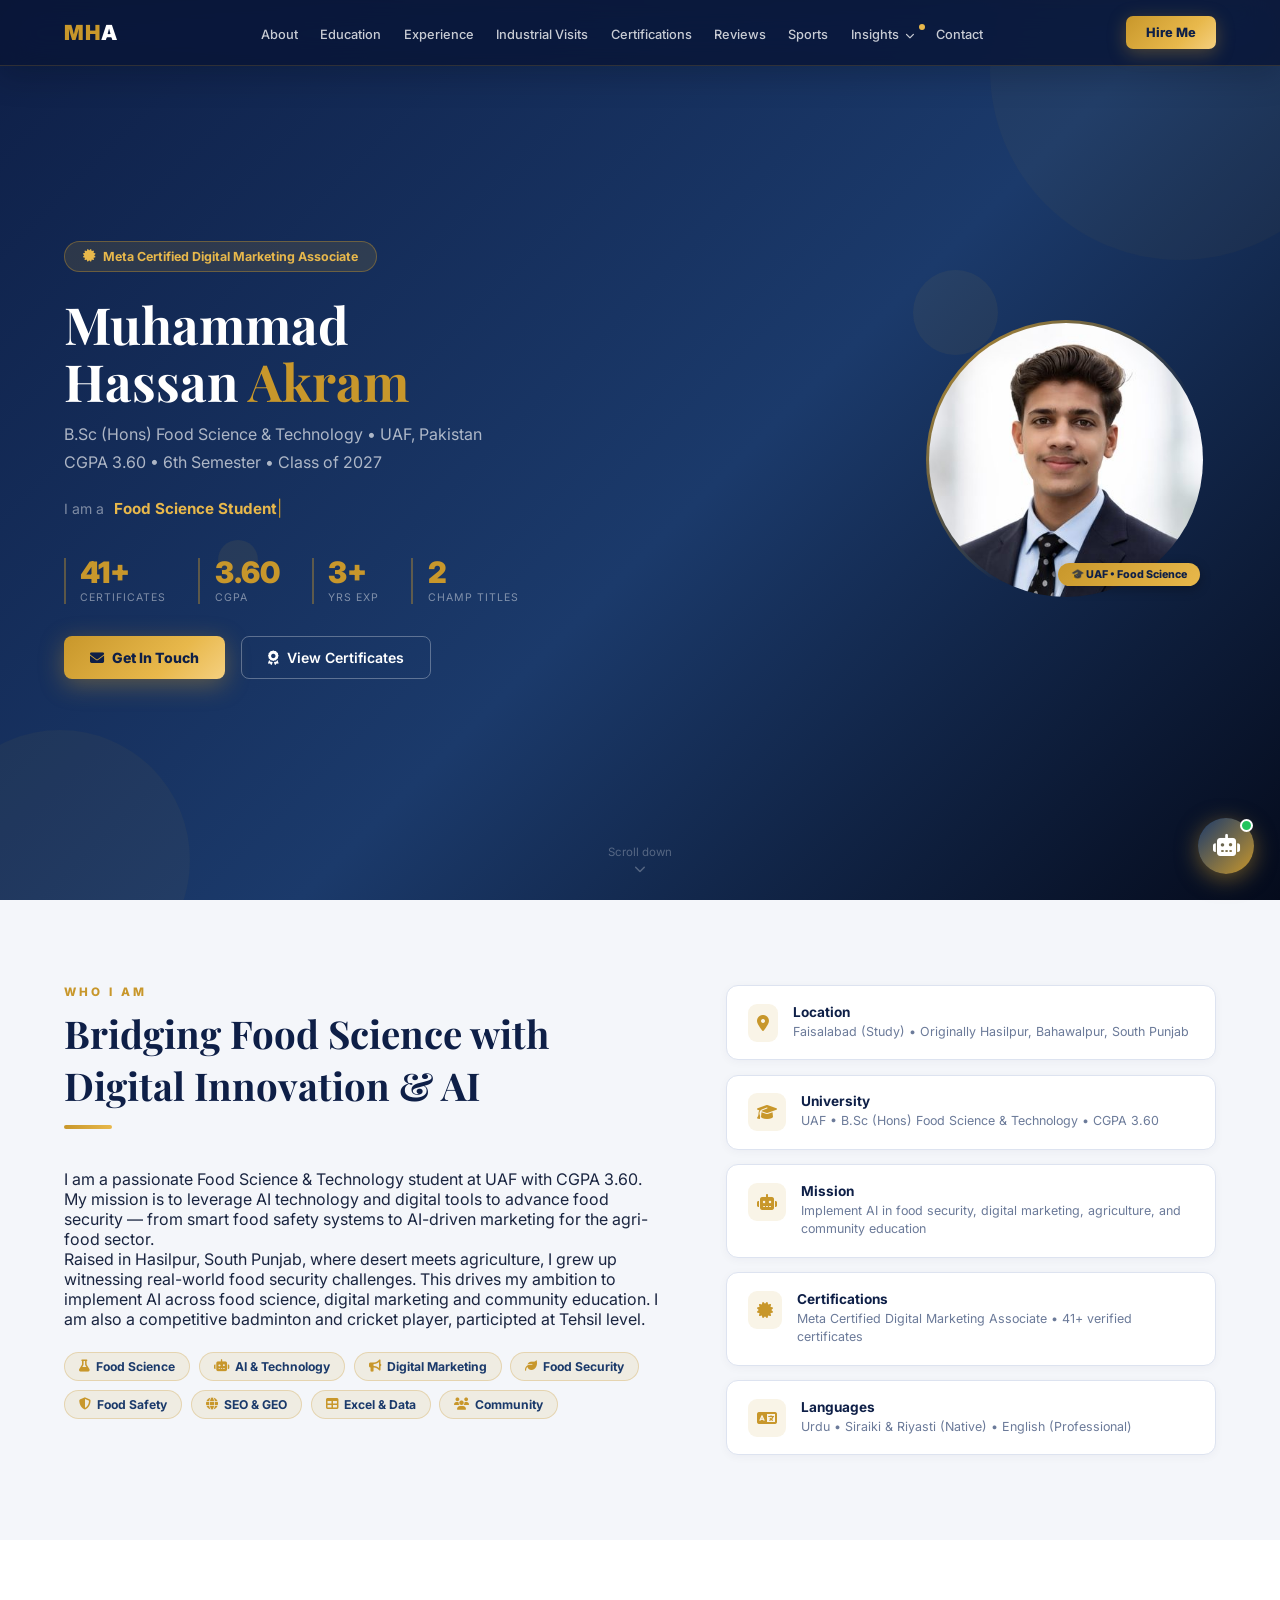
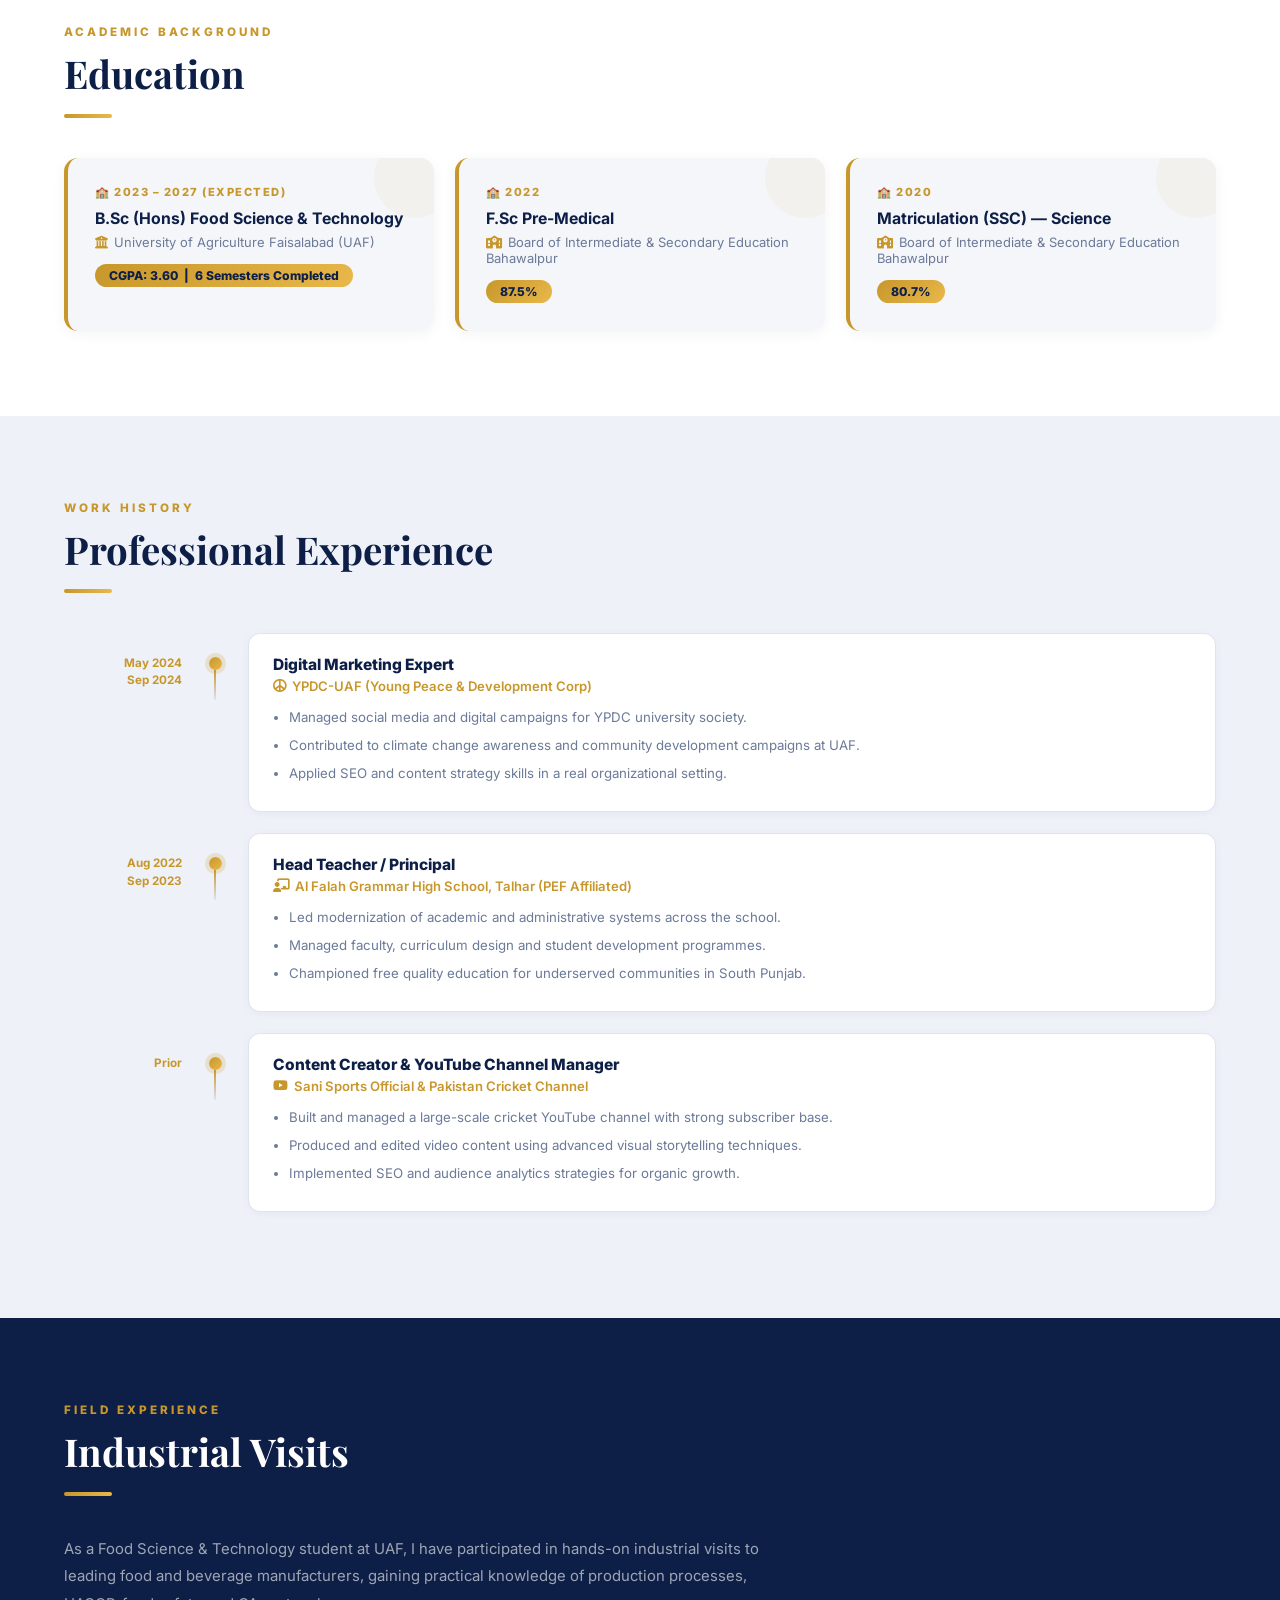
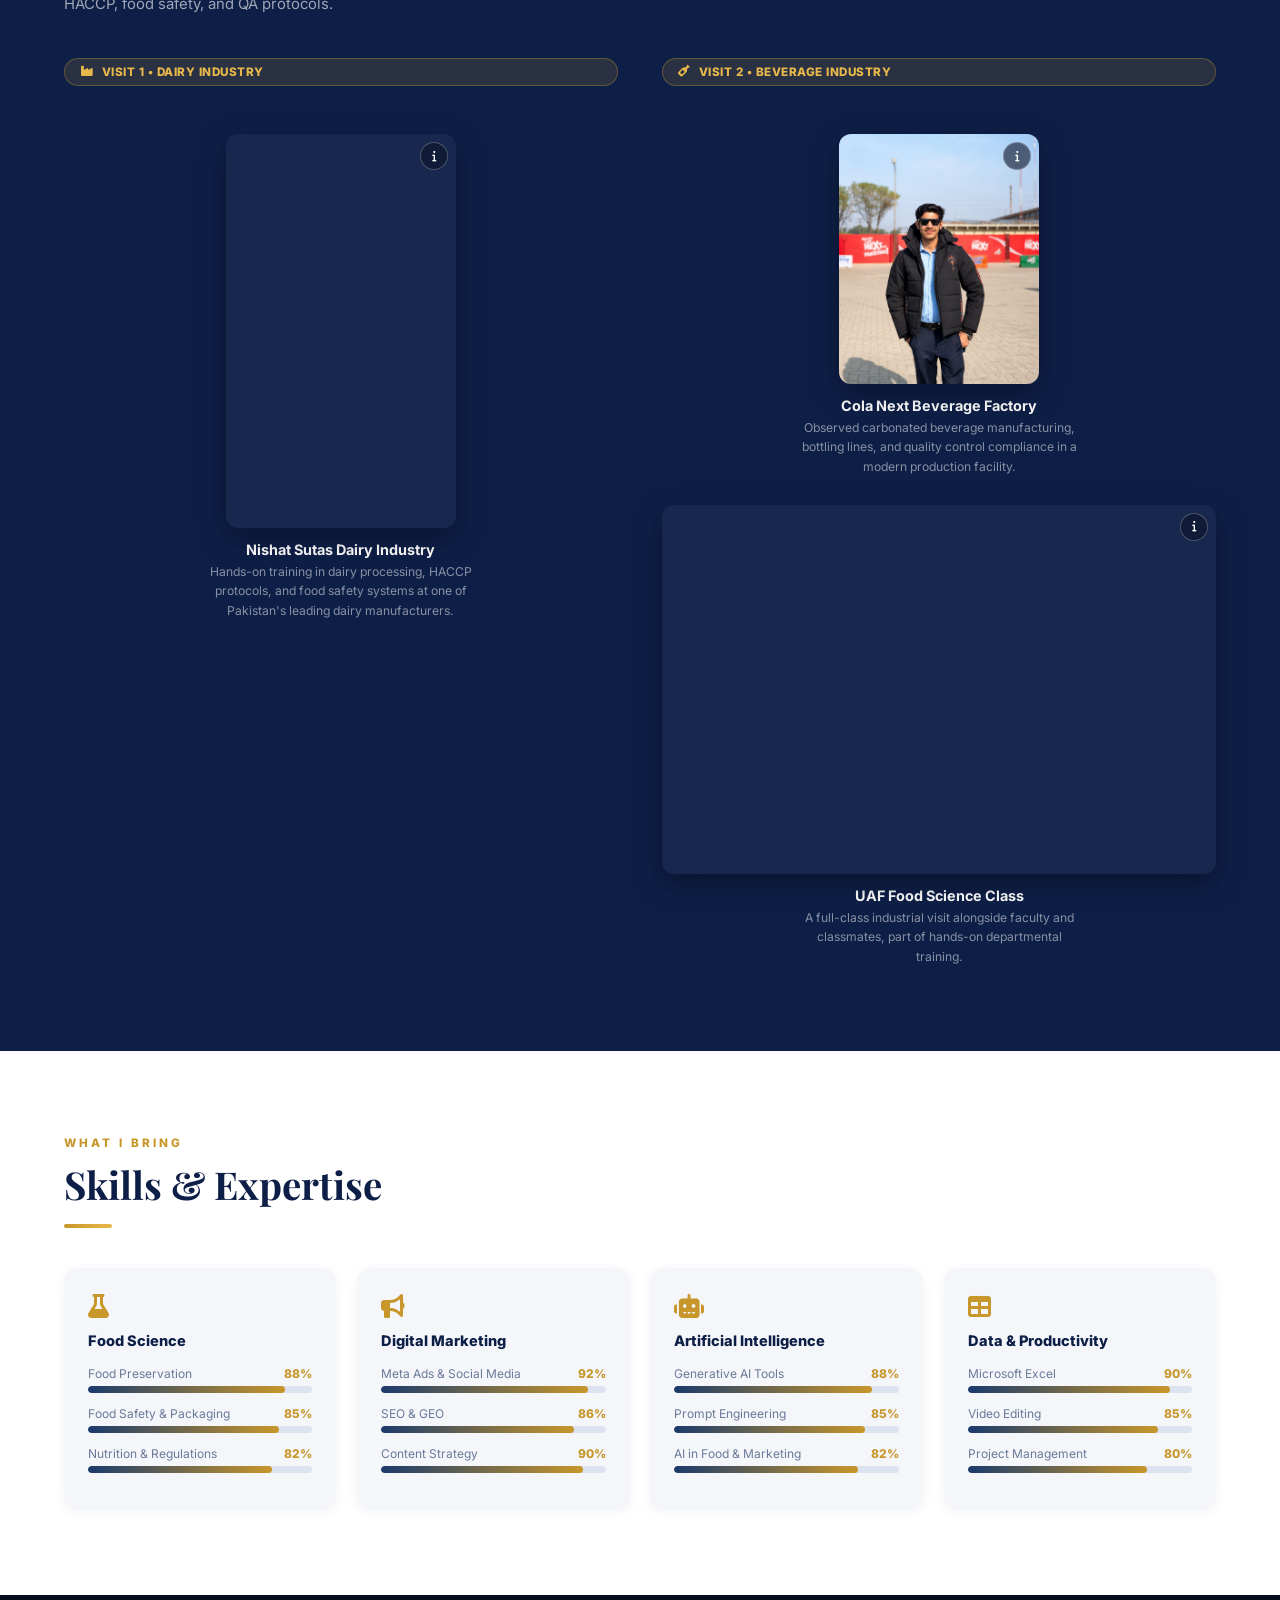
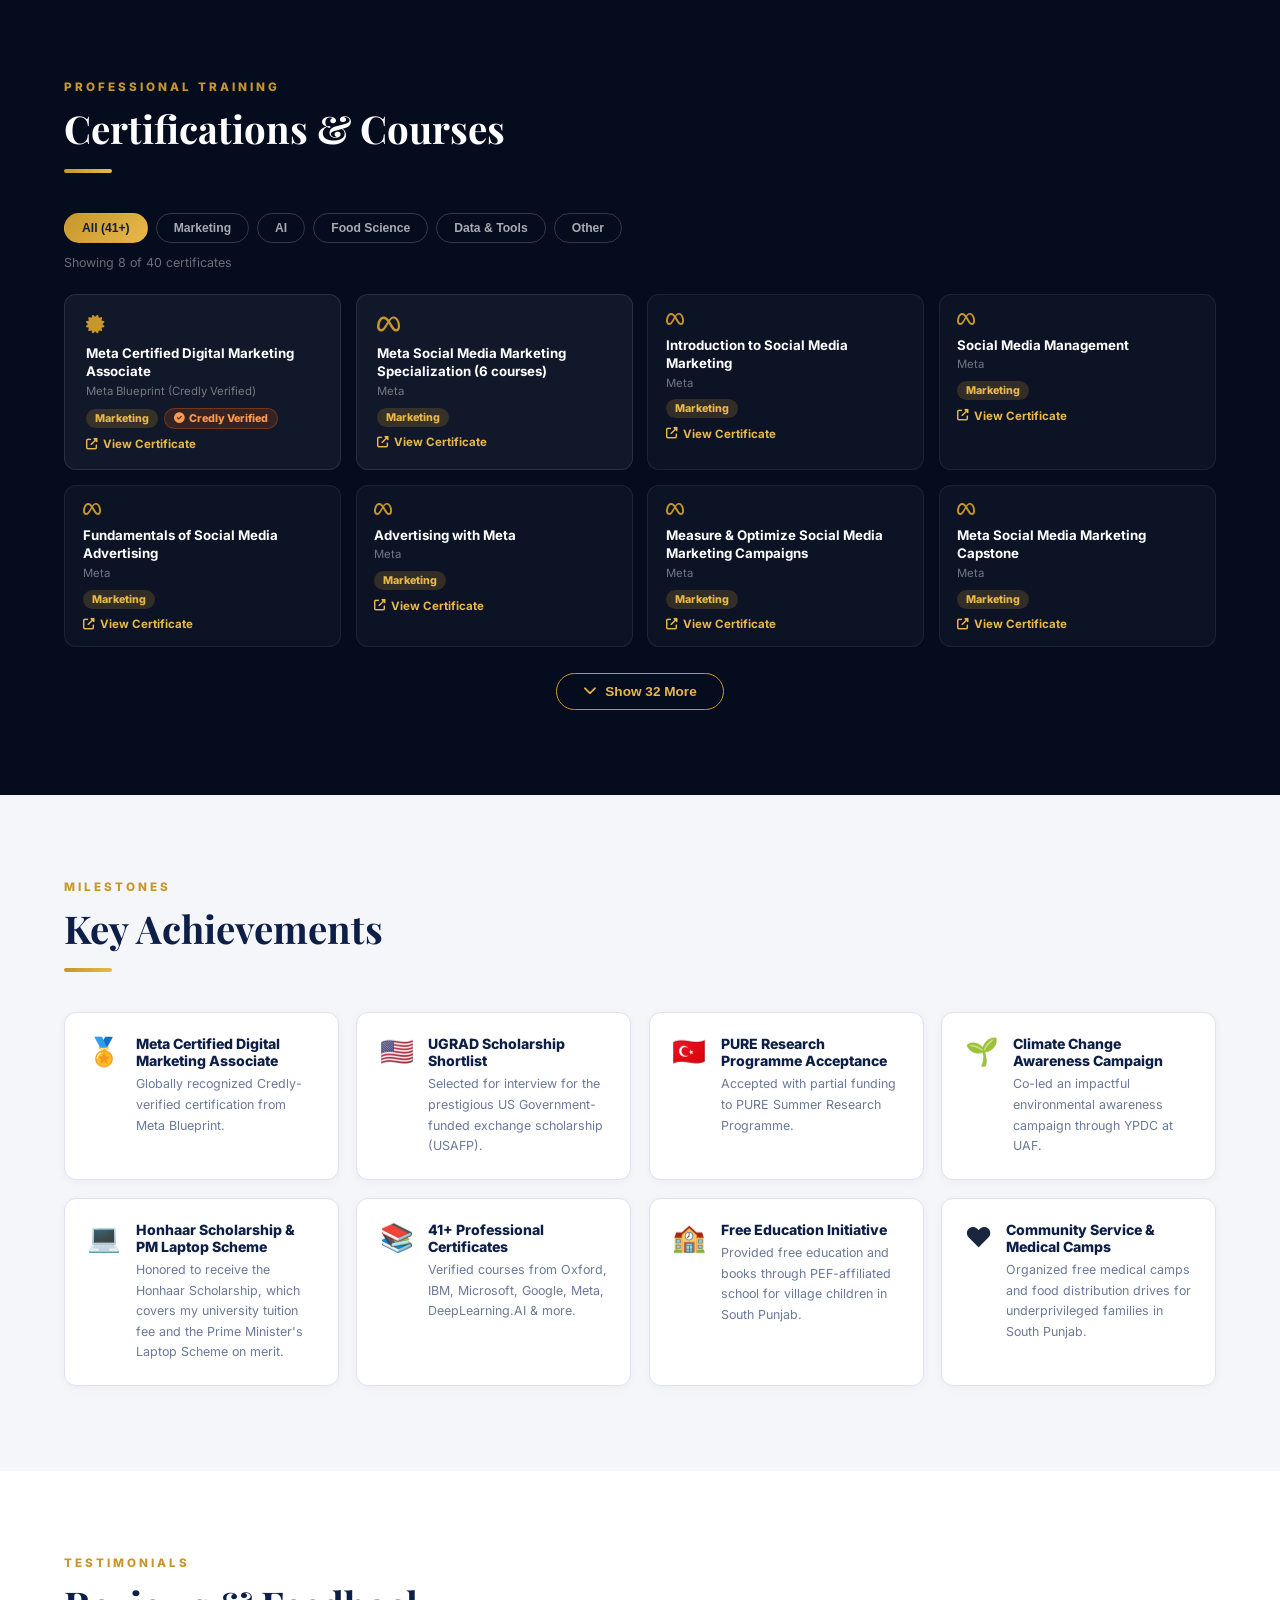
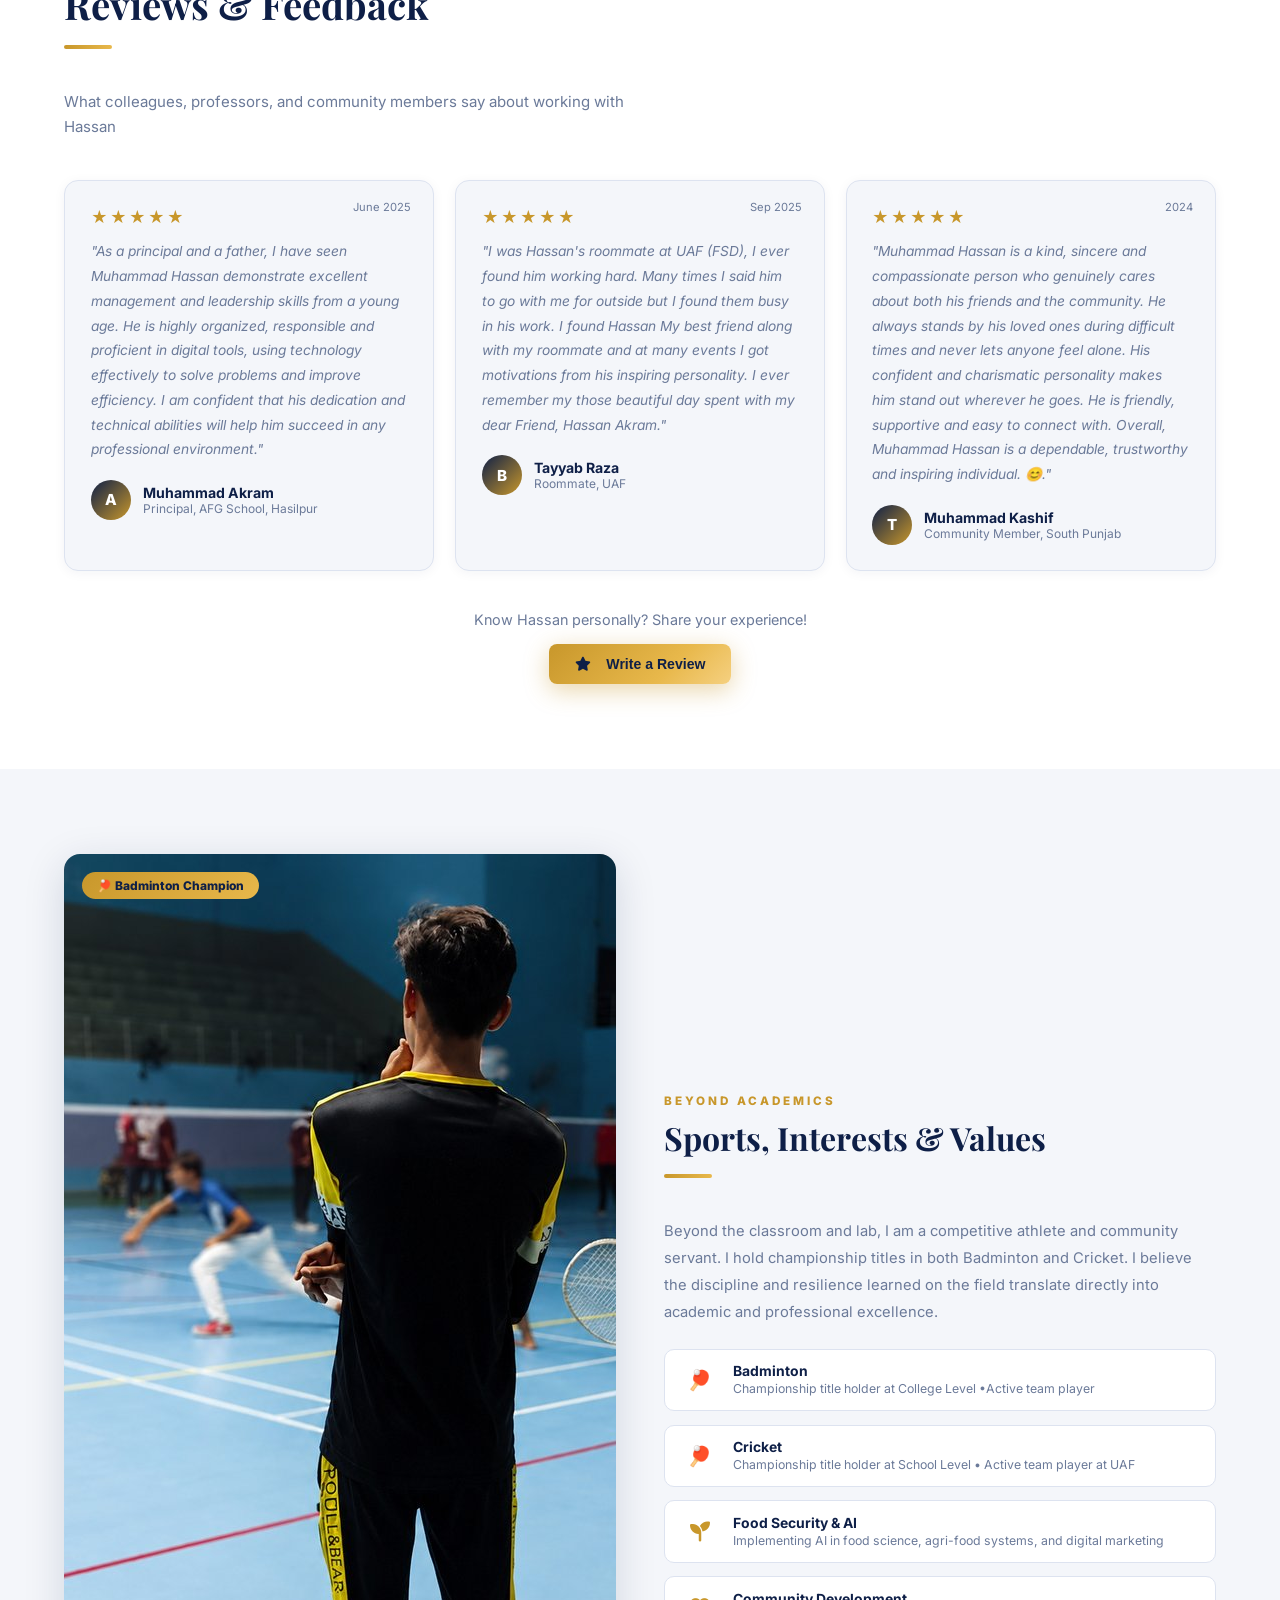
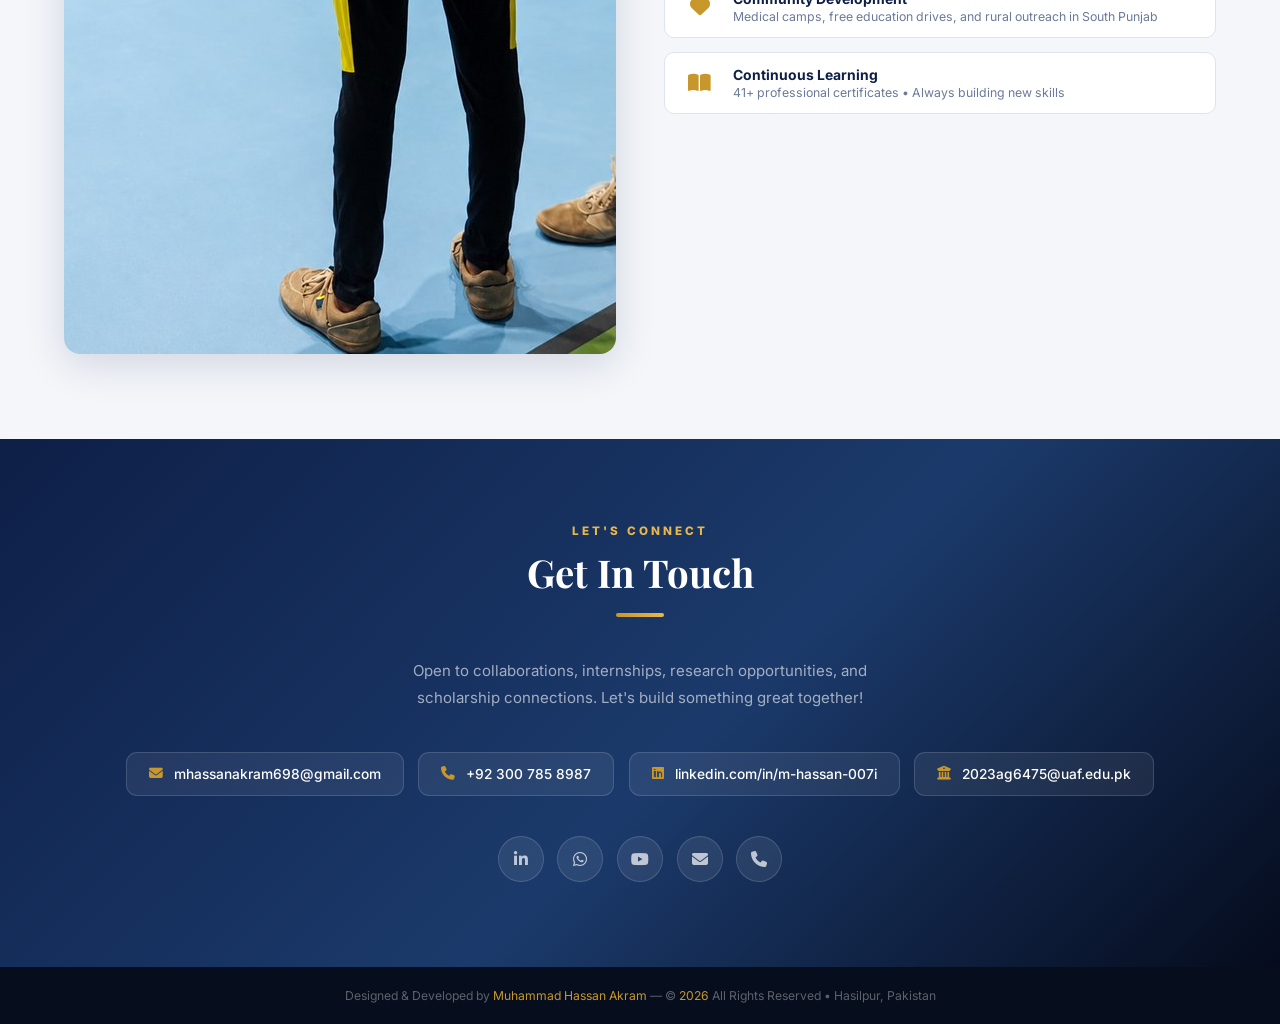
==== commit f3fb2cf2: "Update index.html" ====
--- a/index.html
+++ b/index.html
@@ -1,6 +1,15 @@
 <!DOCTYPE html>
 <html lang="en">
 <head>
+<!-- Google tag (gtag.js) -->
+<script async src="https://www.googletagmanager.com/gtag/js?id=G-DHJQN29PF7"></script>
+<script>
+  window.dataLayer = window.dataLayer || [];
+  function gtag(){dataLayer.push(arguments);}
+  gtag('js', new Date());
+
+  gtag('config', 'G-DHJQN29PF7');
+</script>
 <meta charset="UTF-8"/>
 <meta name="viewport" content="width=device-width,initial-scale=1.0"/>
 <meta name="google-site-verification" content="788eac4605ae604a"/>
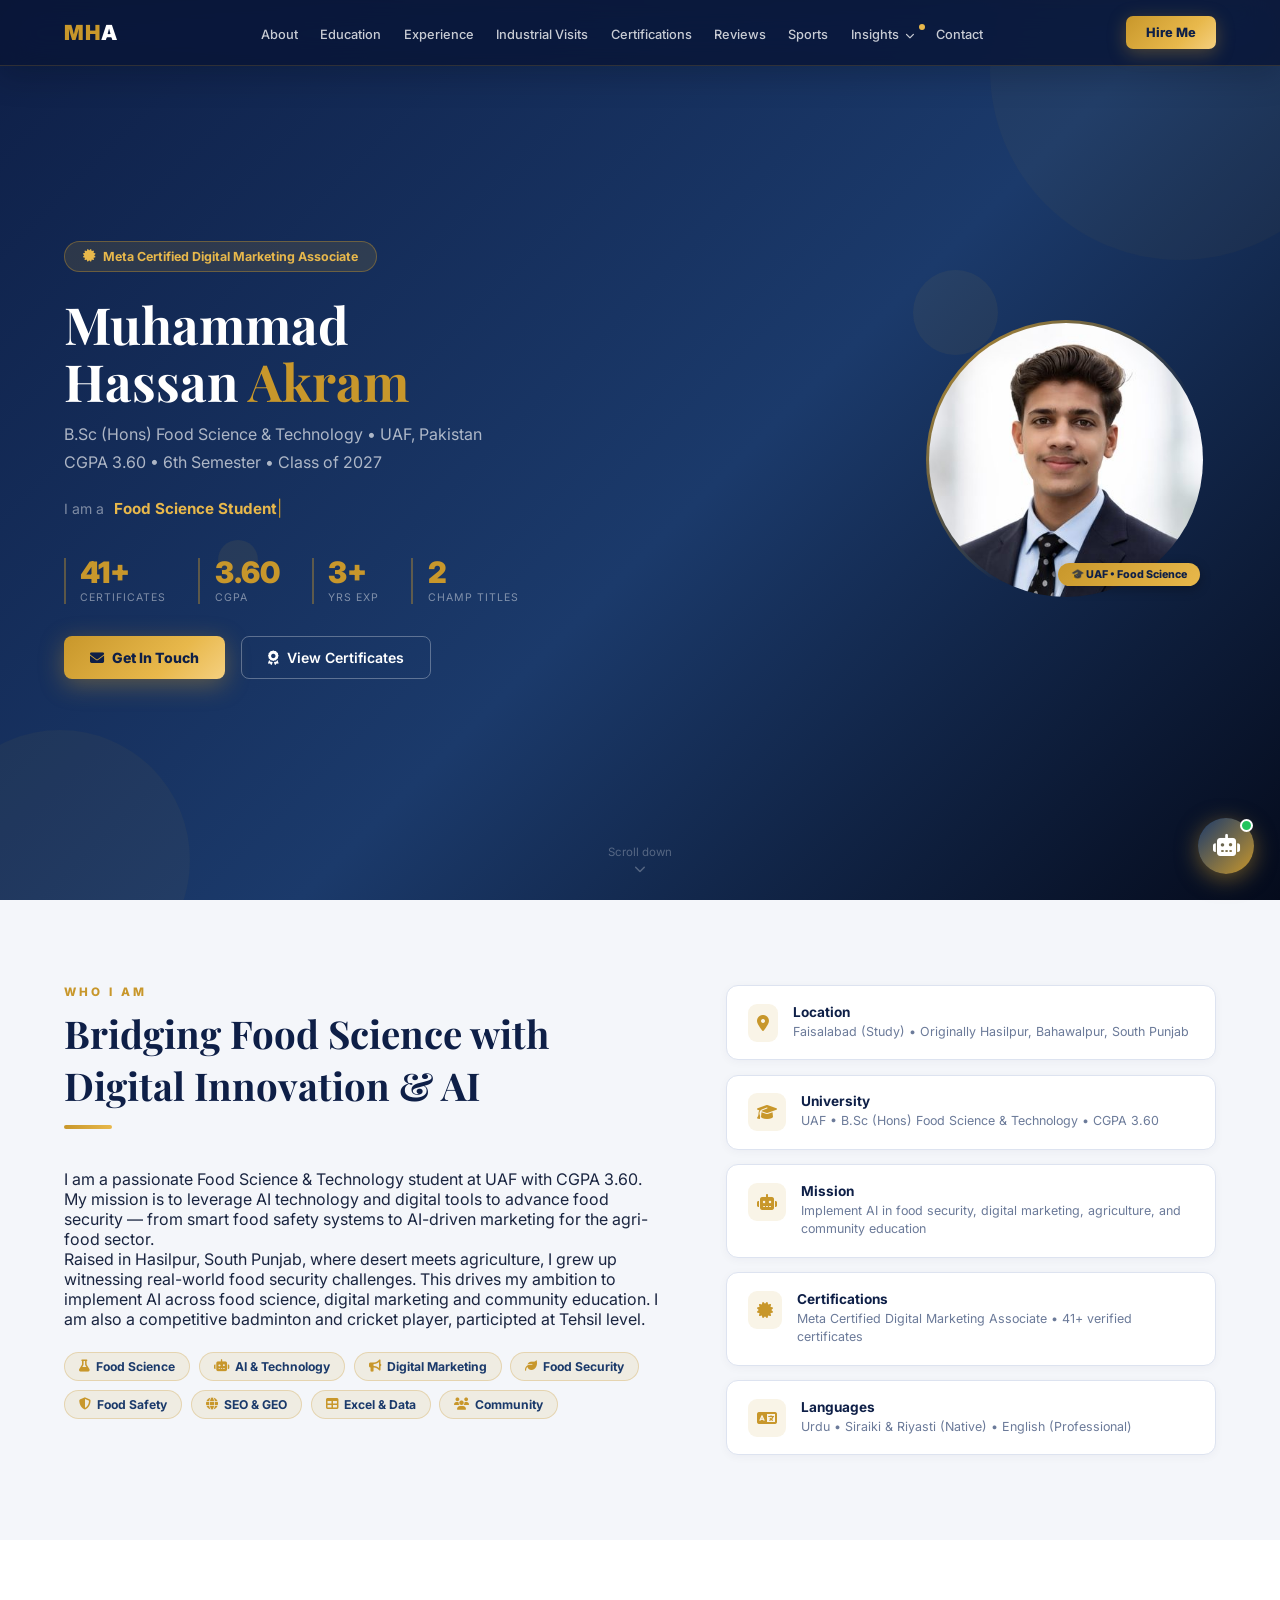
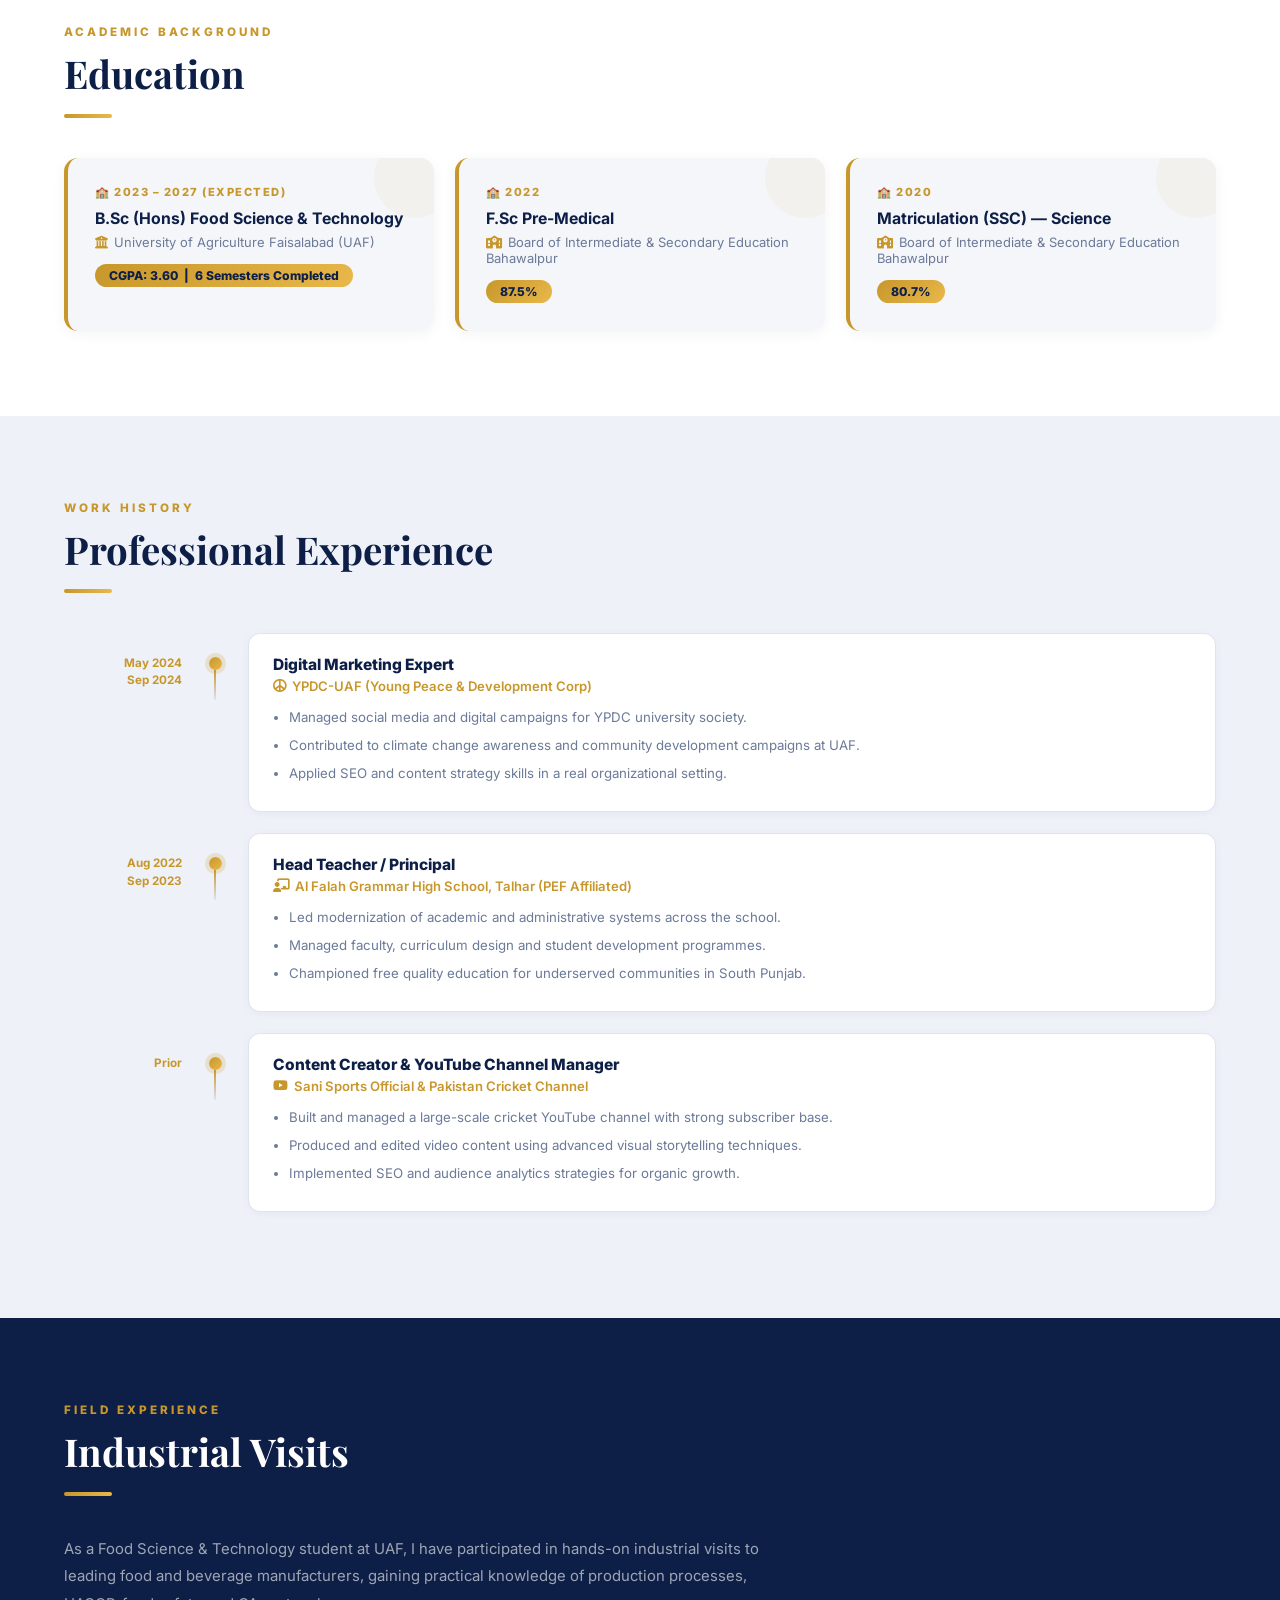
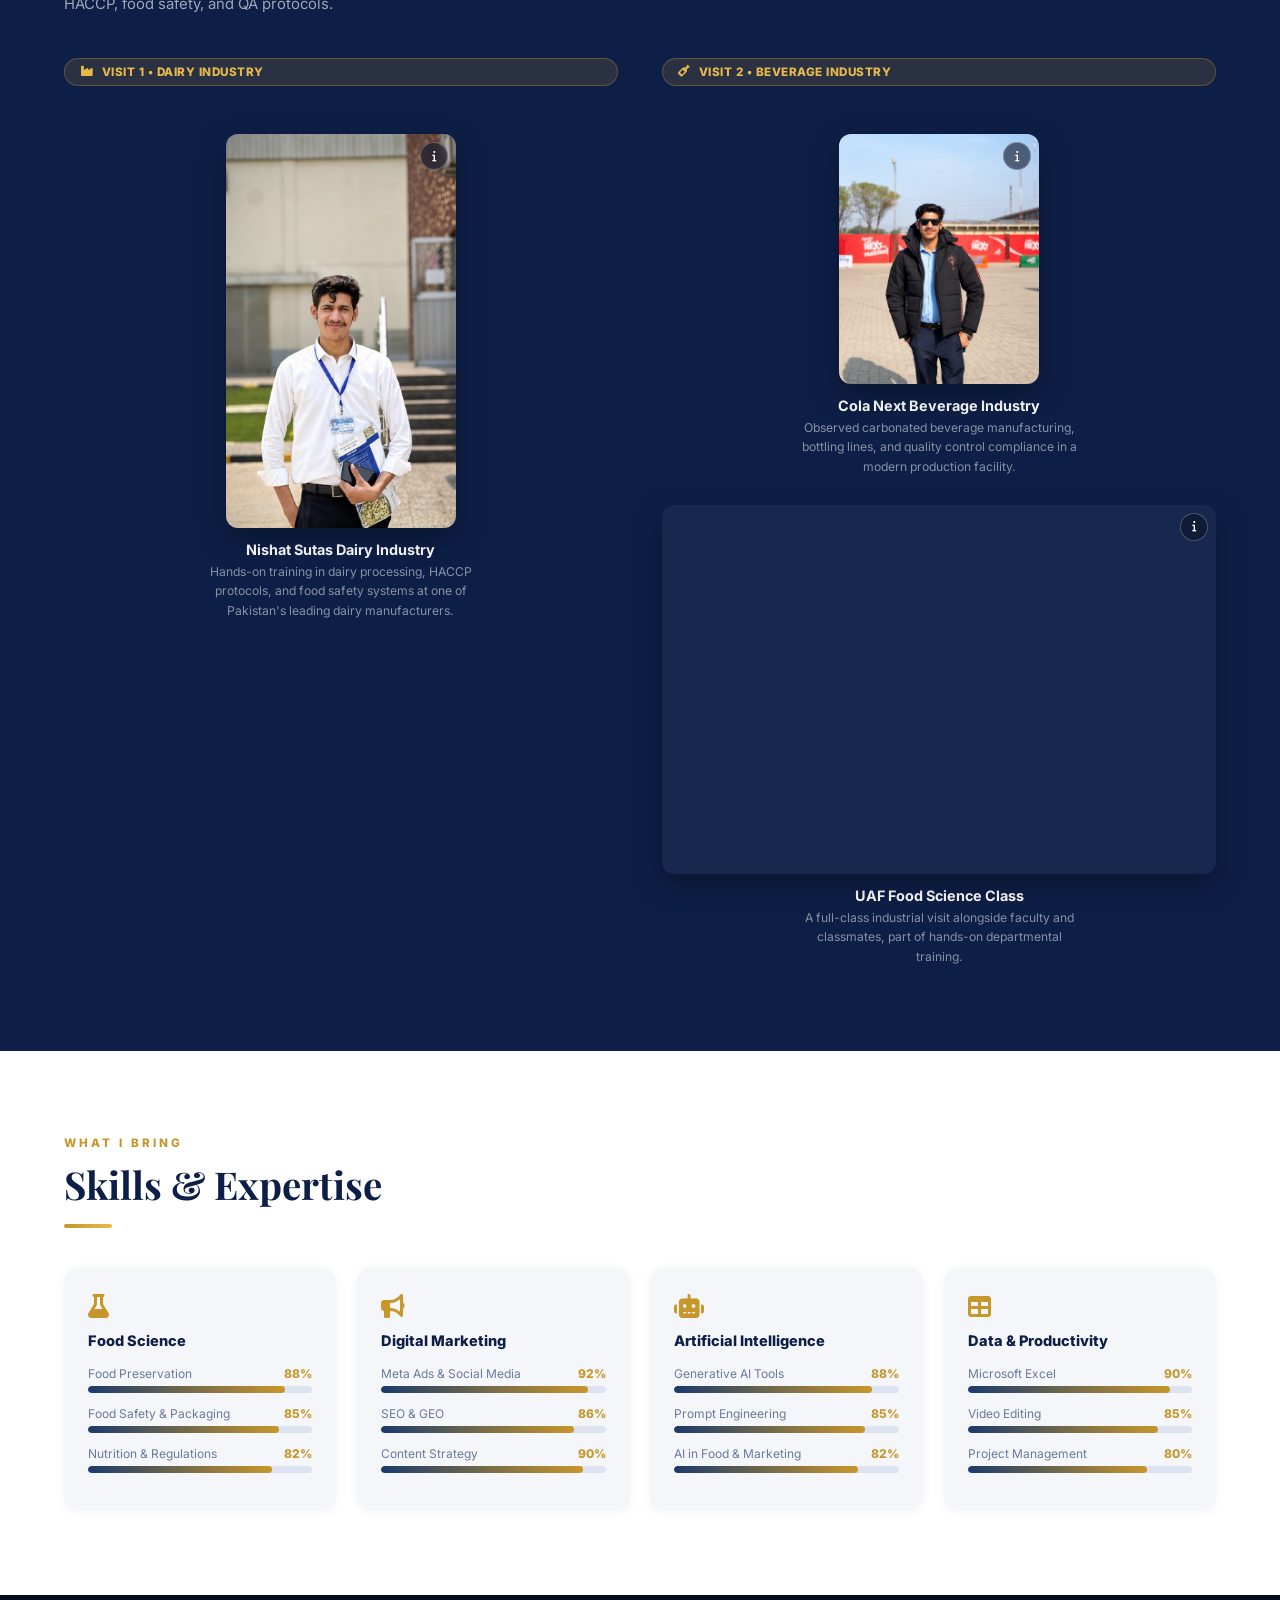
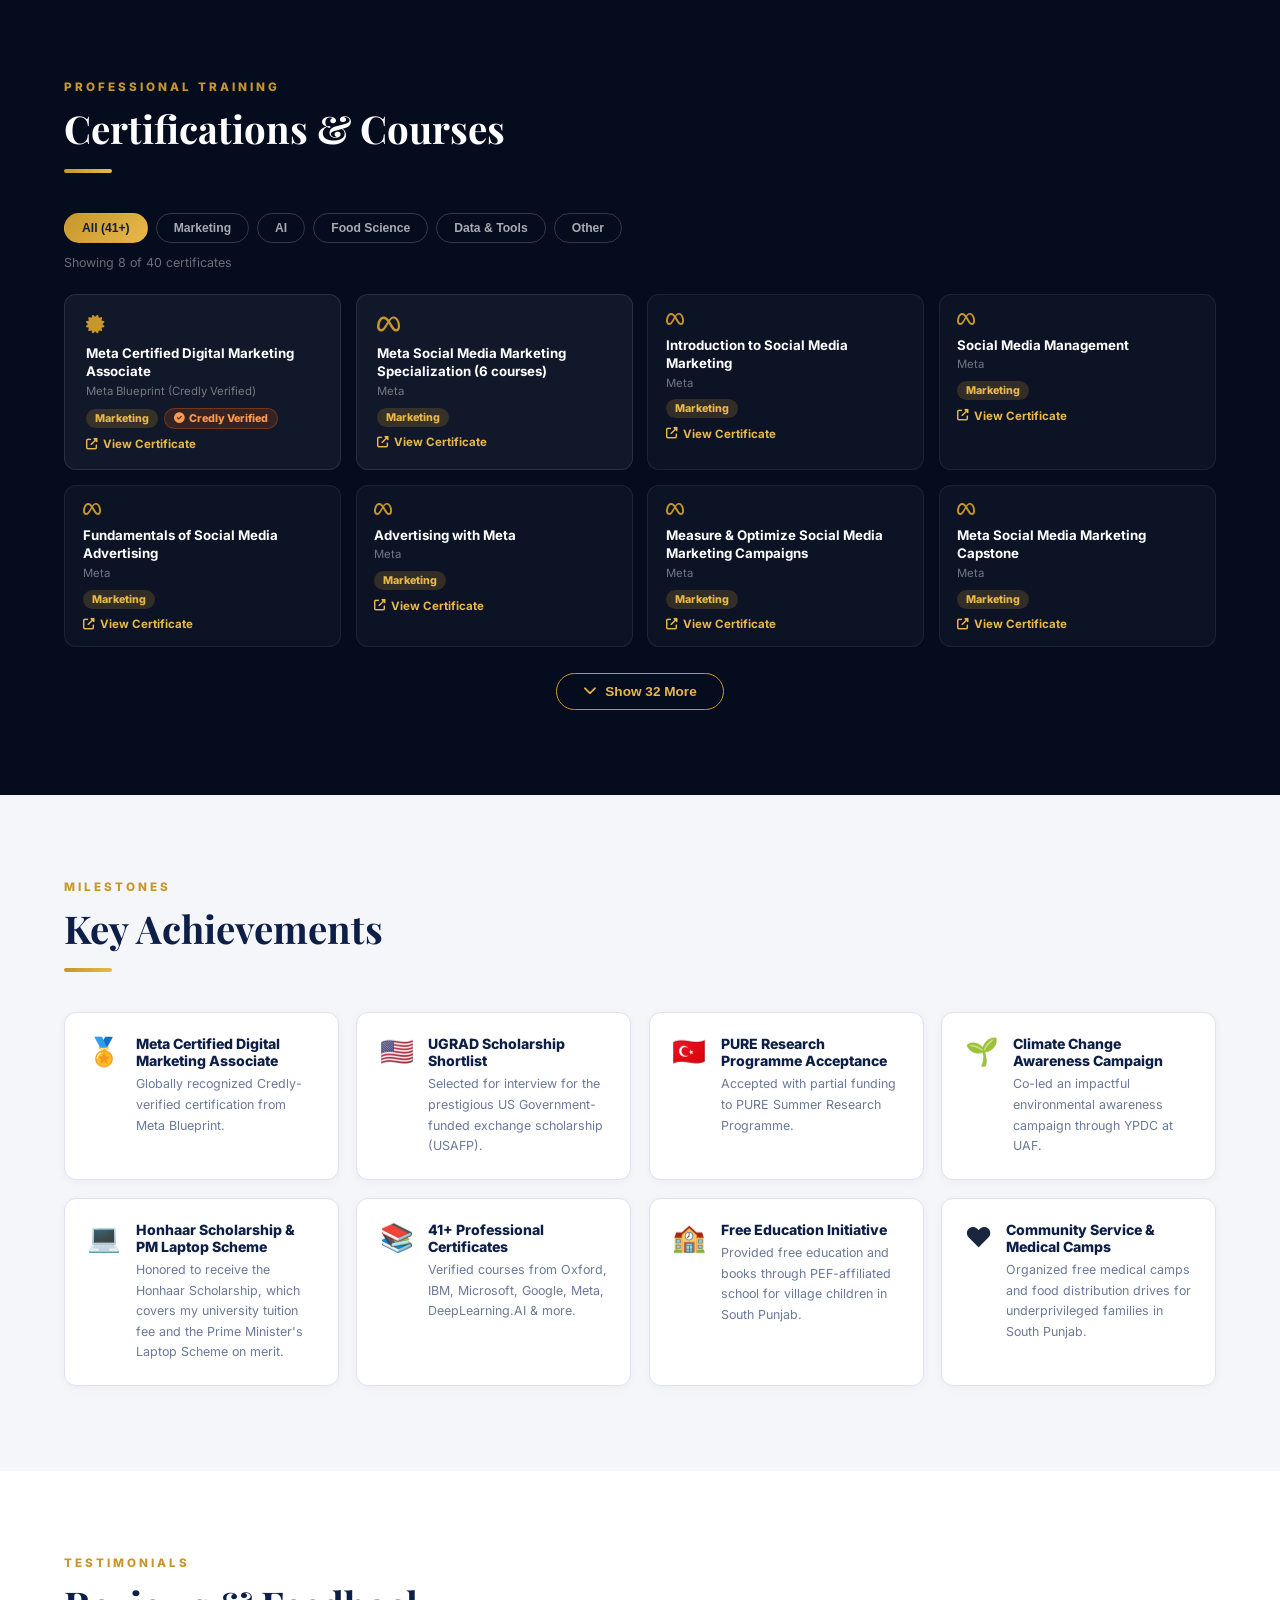
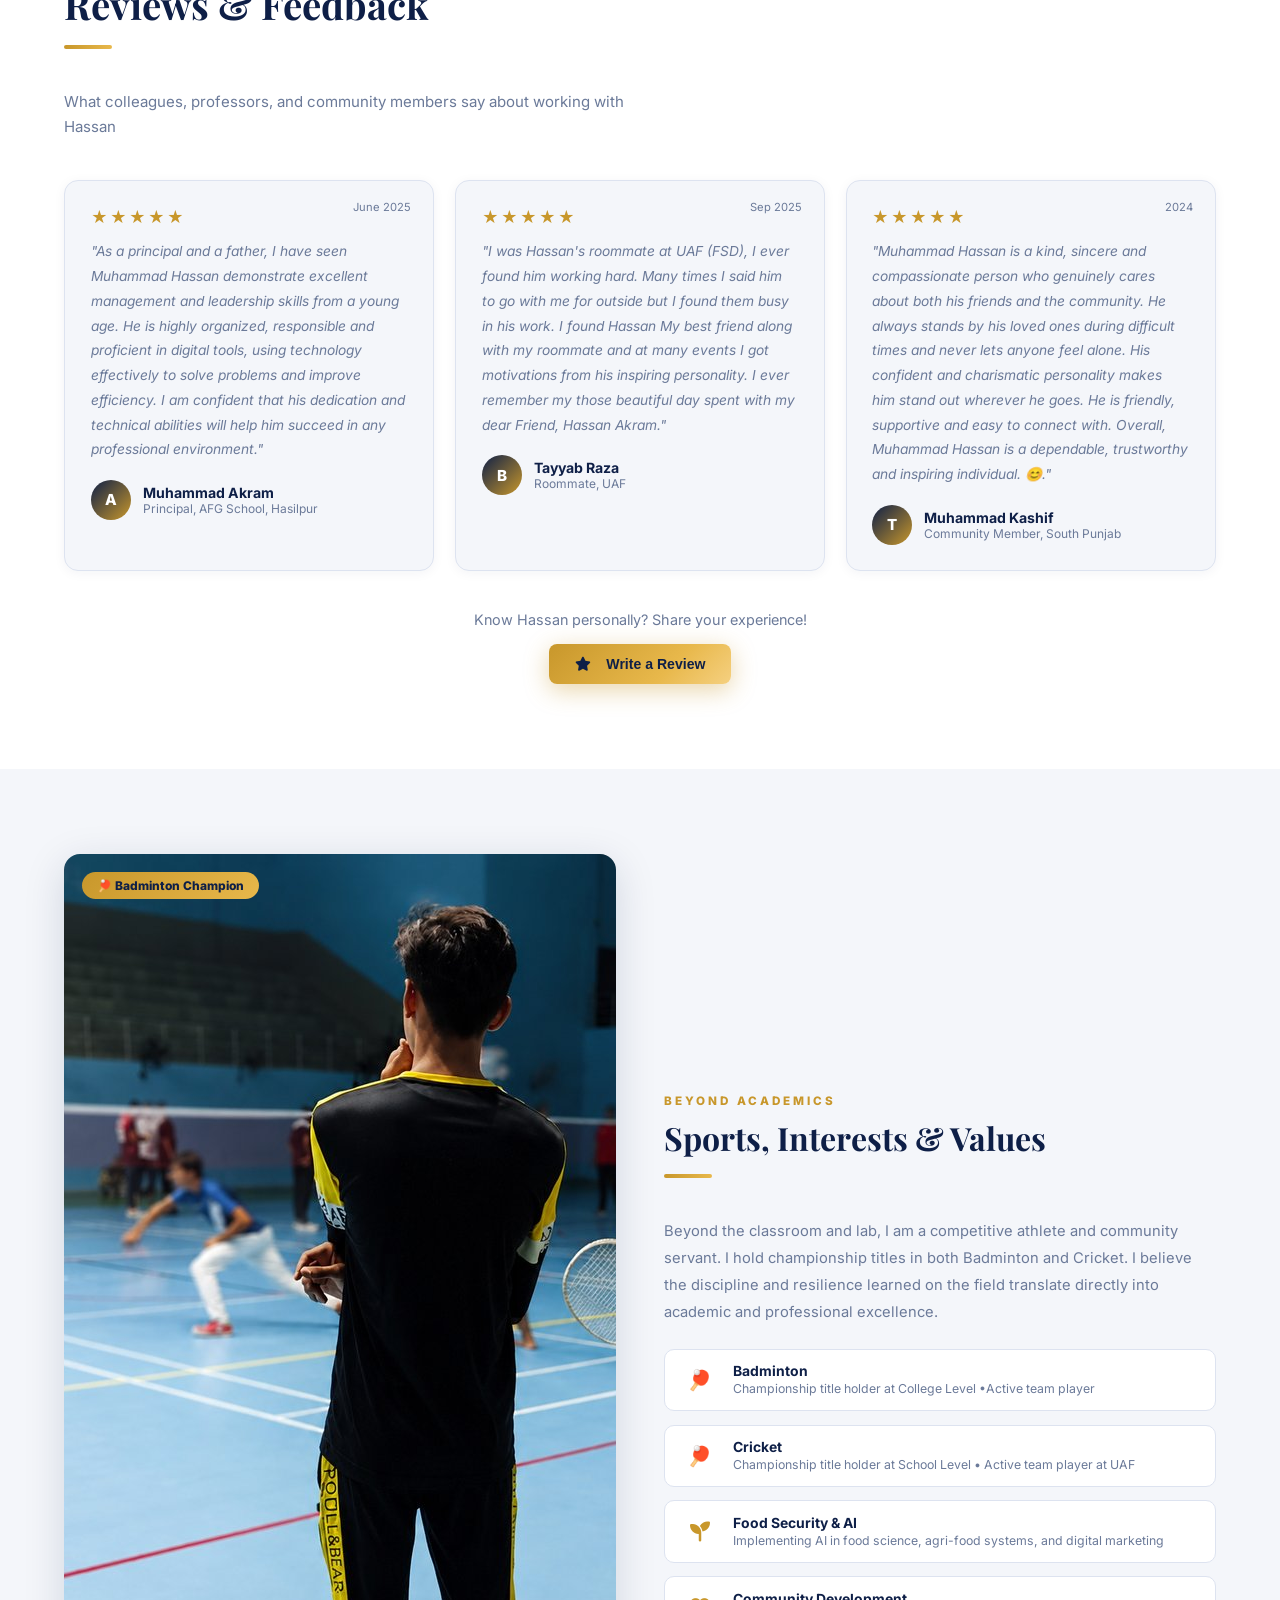
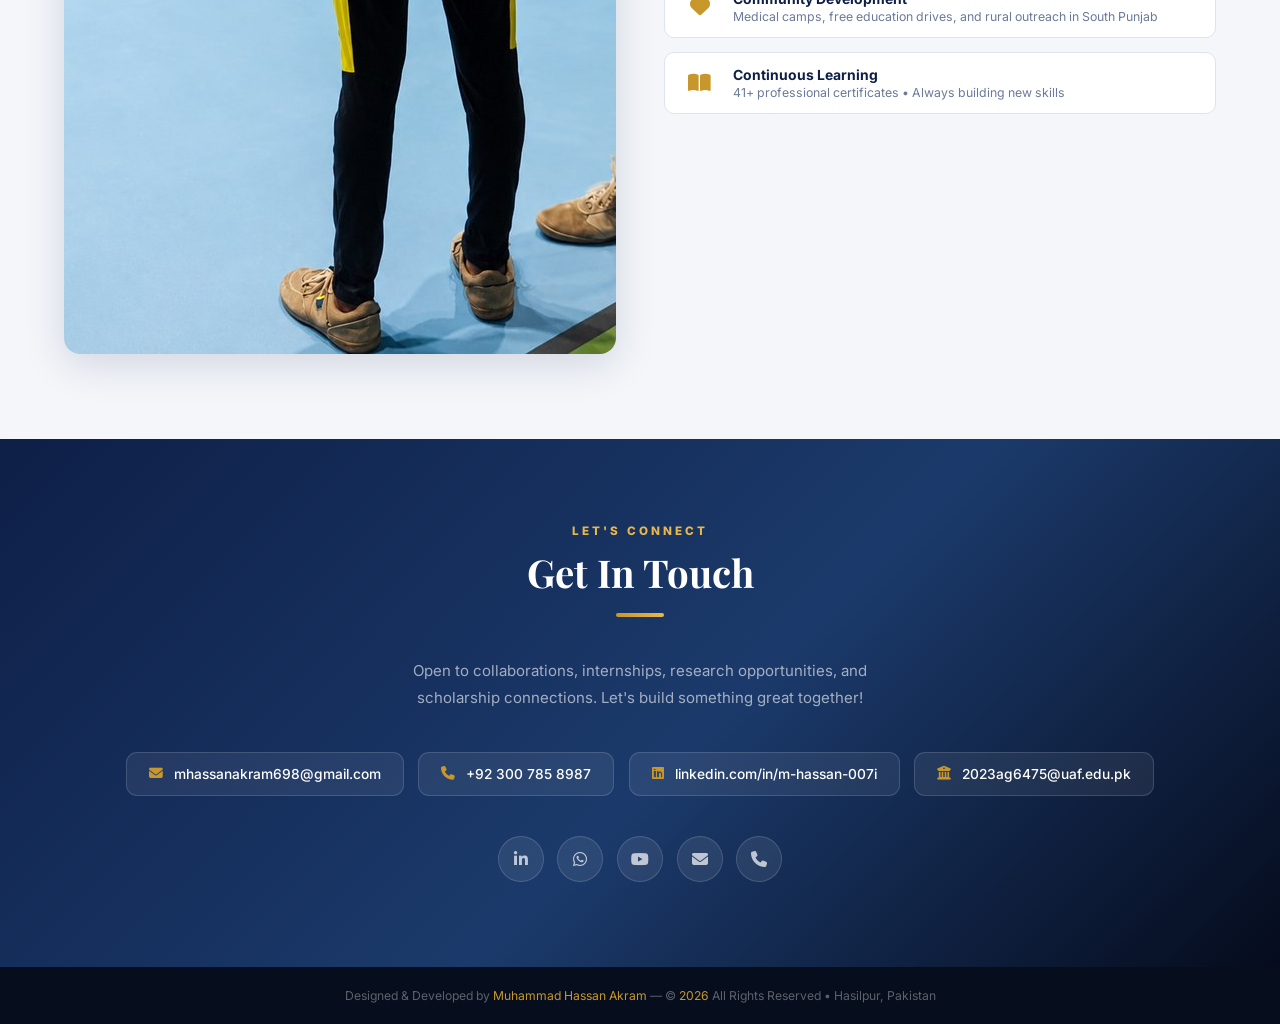
==== commit 02ad8ed3: "Update index.html" ====
--- a/index.html
+++ b/index.html
@@ -647,19 +647,19 @@
           <div class="flip-card vjacket" tabindex="0">
             <div class="flip-inner">
               <div class="flip-front">
-                <img class="zoomable" onclick="openLB(this.src, 'Hassan at Cola Next Factory')" src="[data-uri]" alt="Muhammad Hassan Akram in black jacket at Cola Next beverage factory site" loading="lazy" decoding="async" width="880" height="1100" style="aspect-ratio:880/1100"/>
+                <img class="zoomable" onclick="openLB(this.src, 'Hassan at Cola Next Industry')" src="[data-uri]" alt="Muhammad Hassan Akram in black jacket at Cola Next beverage factory site" loading="lazy" decoding="async" width="880" height="1100" style="aspect-ratio:880/1100"/>
                 <button class="flip-btn" onclick="event.stopPropagation();this.closest('.flip-card').classList.toggle('flipped')" aria-label="Show visit details"><i class="fas fa-info"></i></button>
               </div>
               <div class="flip-back" onclick="this.closest('.flip-card').classList.toggle('flipped')">
                 <div class="vpoints">
-                  <span><i class="fas fa-check-circle"></i>Observed carbonated beverage manufacturing &amp; bottling lines</span>
-                  <span><i class="fas fa-check-circle"></i>Studied beverage QC &amp; food safety compliance standards</span>
+                  <span><i class="fas fa-check-circle"></i>Observed carbonated beverage manufacturing and bottling lines</span>
+                  <span><i class="fas fa-check-circle"></i>Observed beverage QC and food safety compliance standards</span>
                 </div>
               </div>
             </div>
           </div>
           <div class="visit-caption">
-            <h4>Cola Next Beverage Factory</h4>
+            <h4>Cola Next Beverage Industry</h4>
             <p>Observed carbonated beverage manufacturing, bottling lines, and quality control compliance in a modern production facility.</p>
           </div>
         </div>
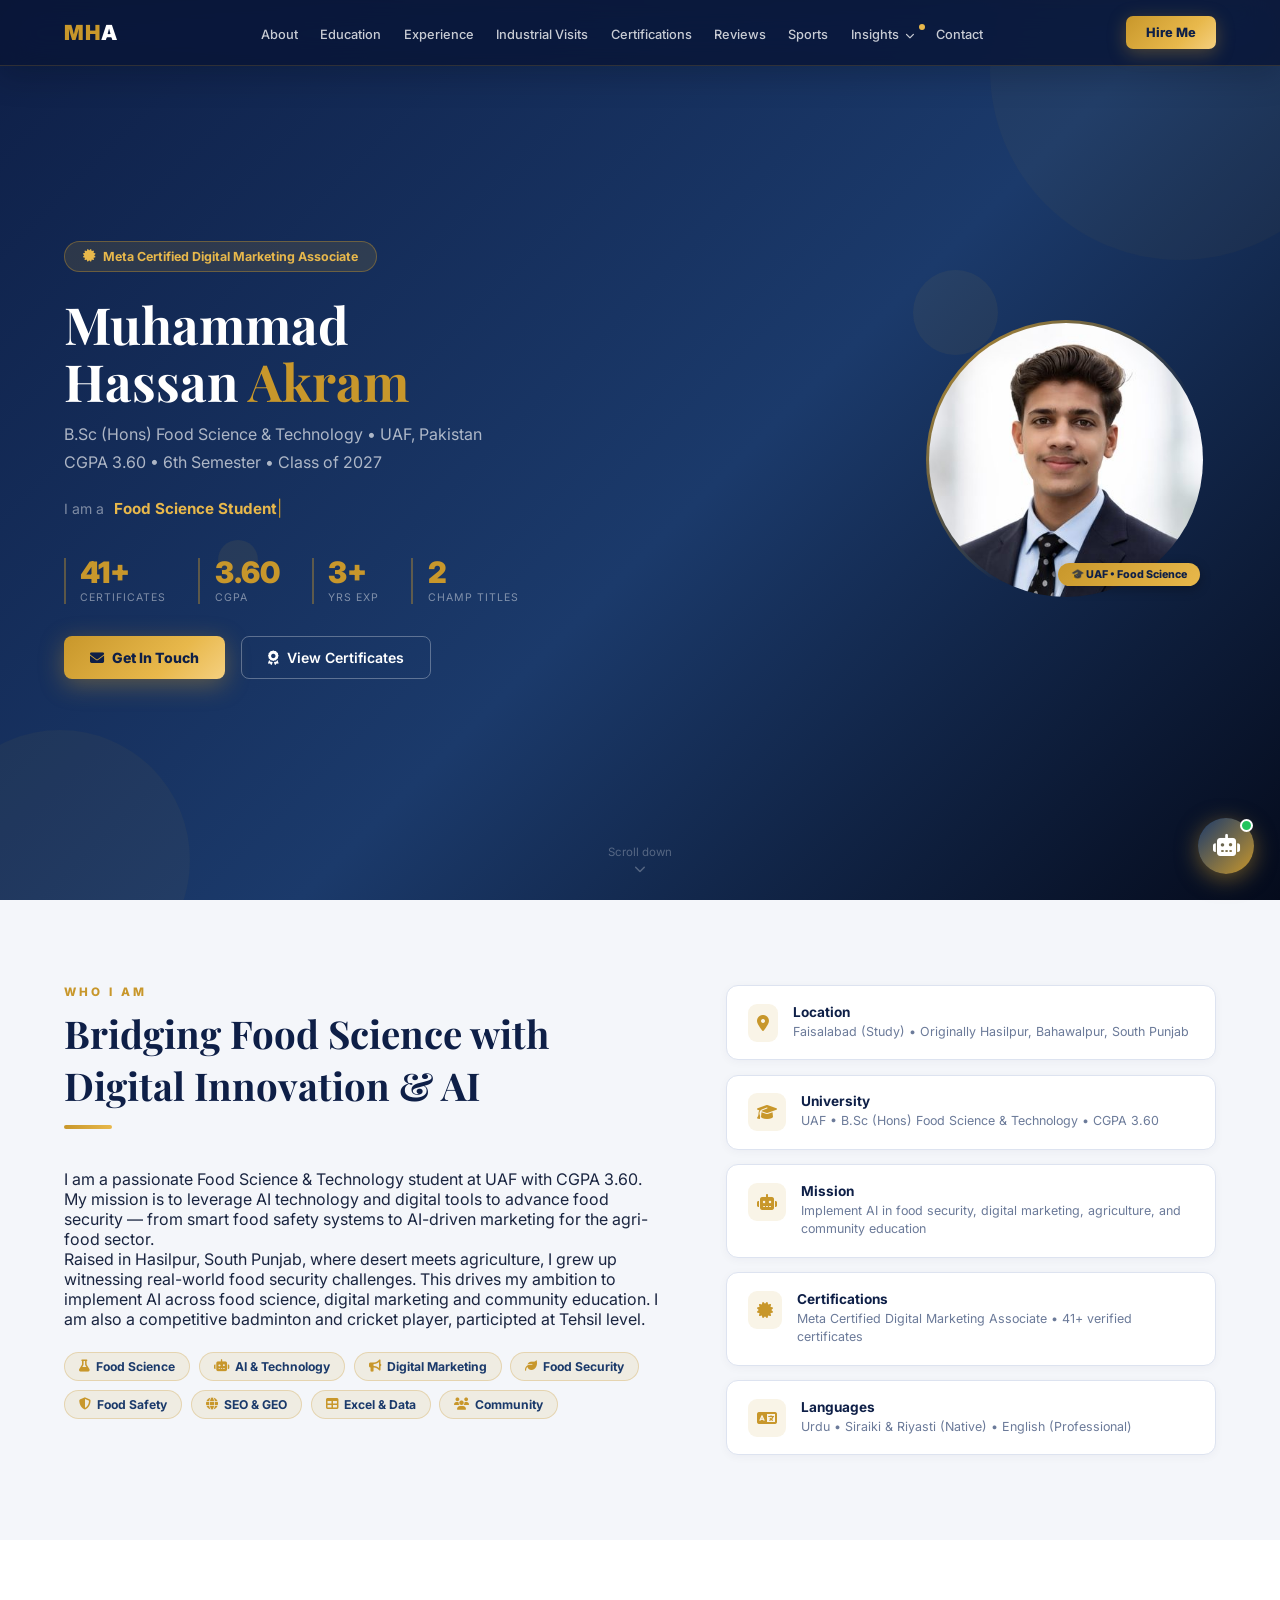
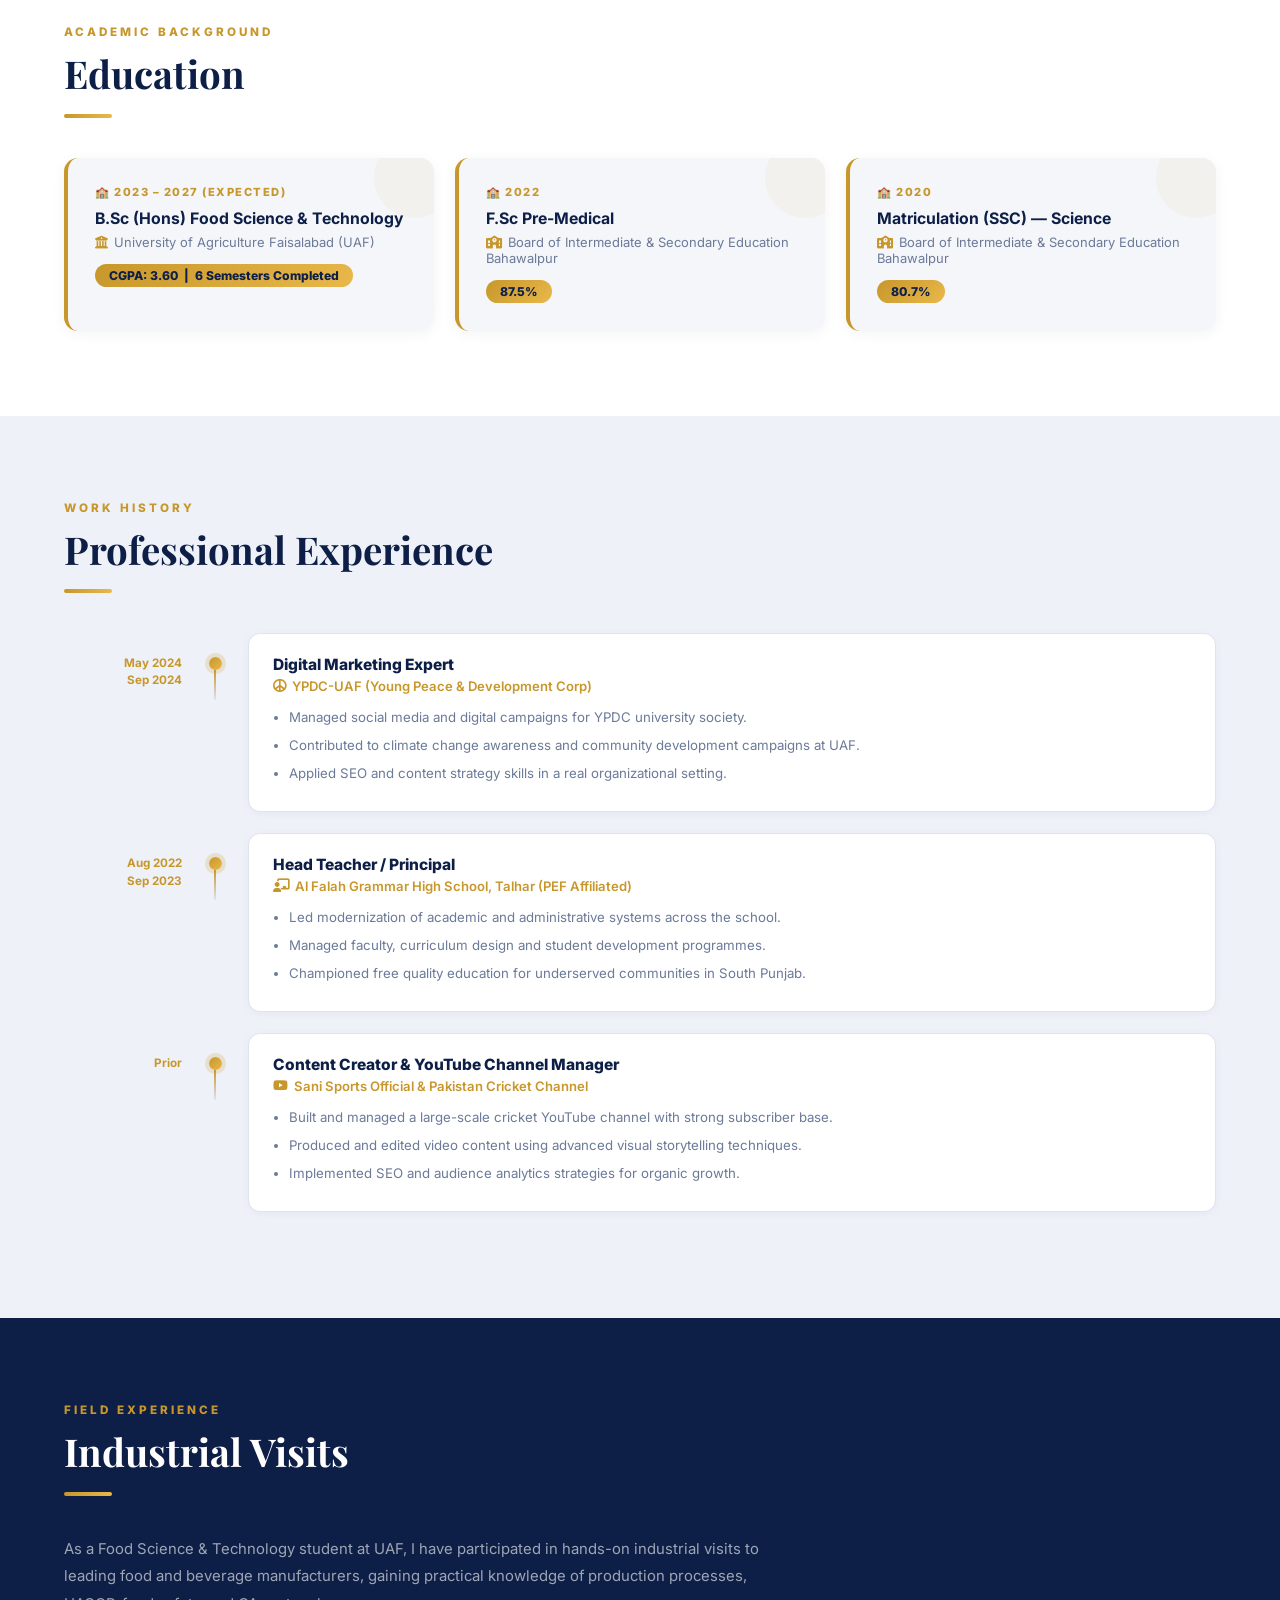
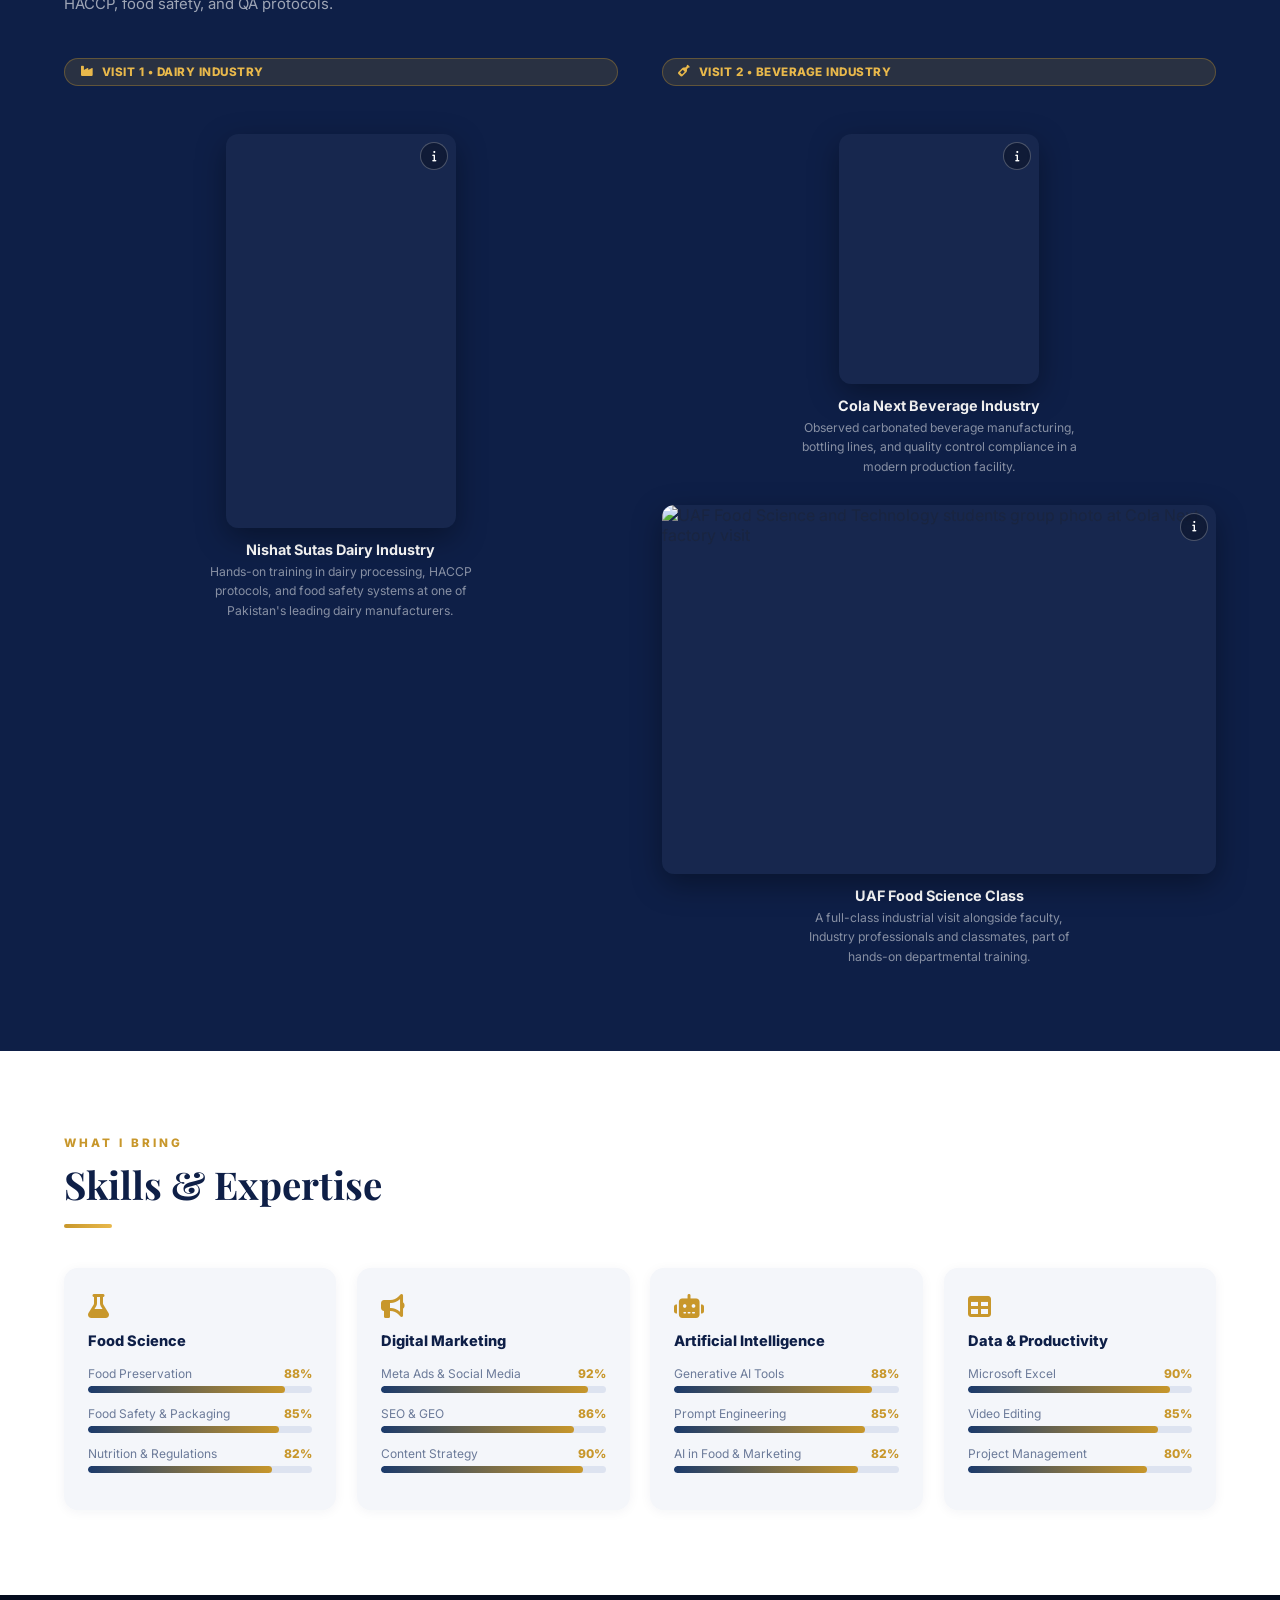
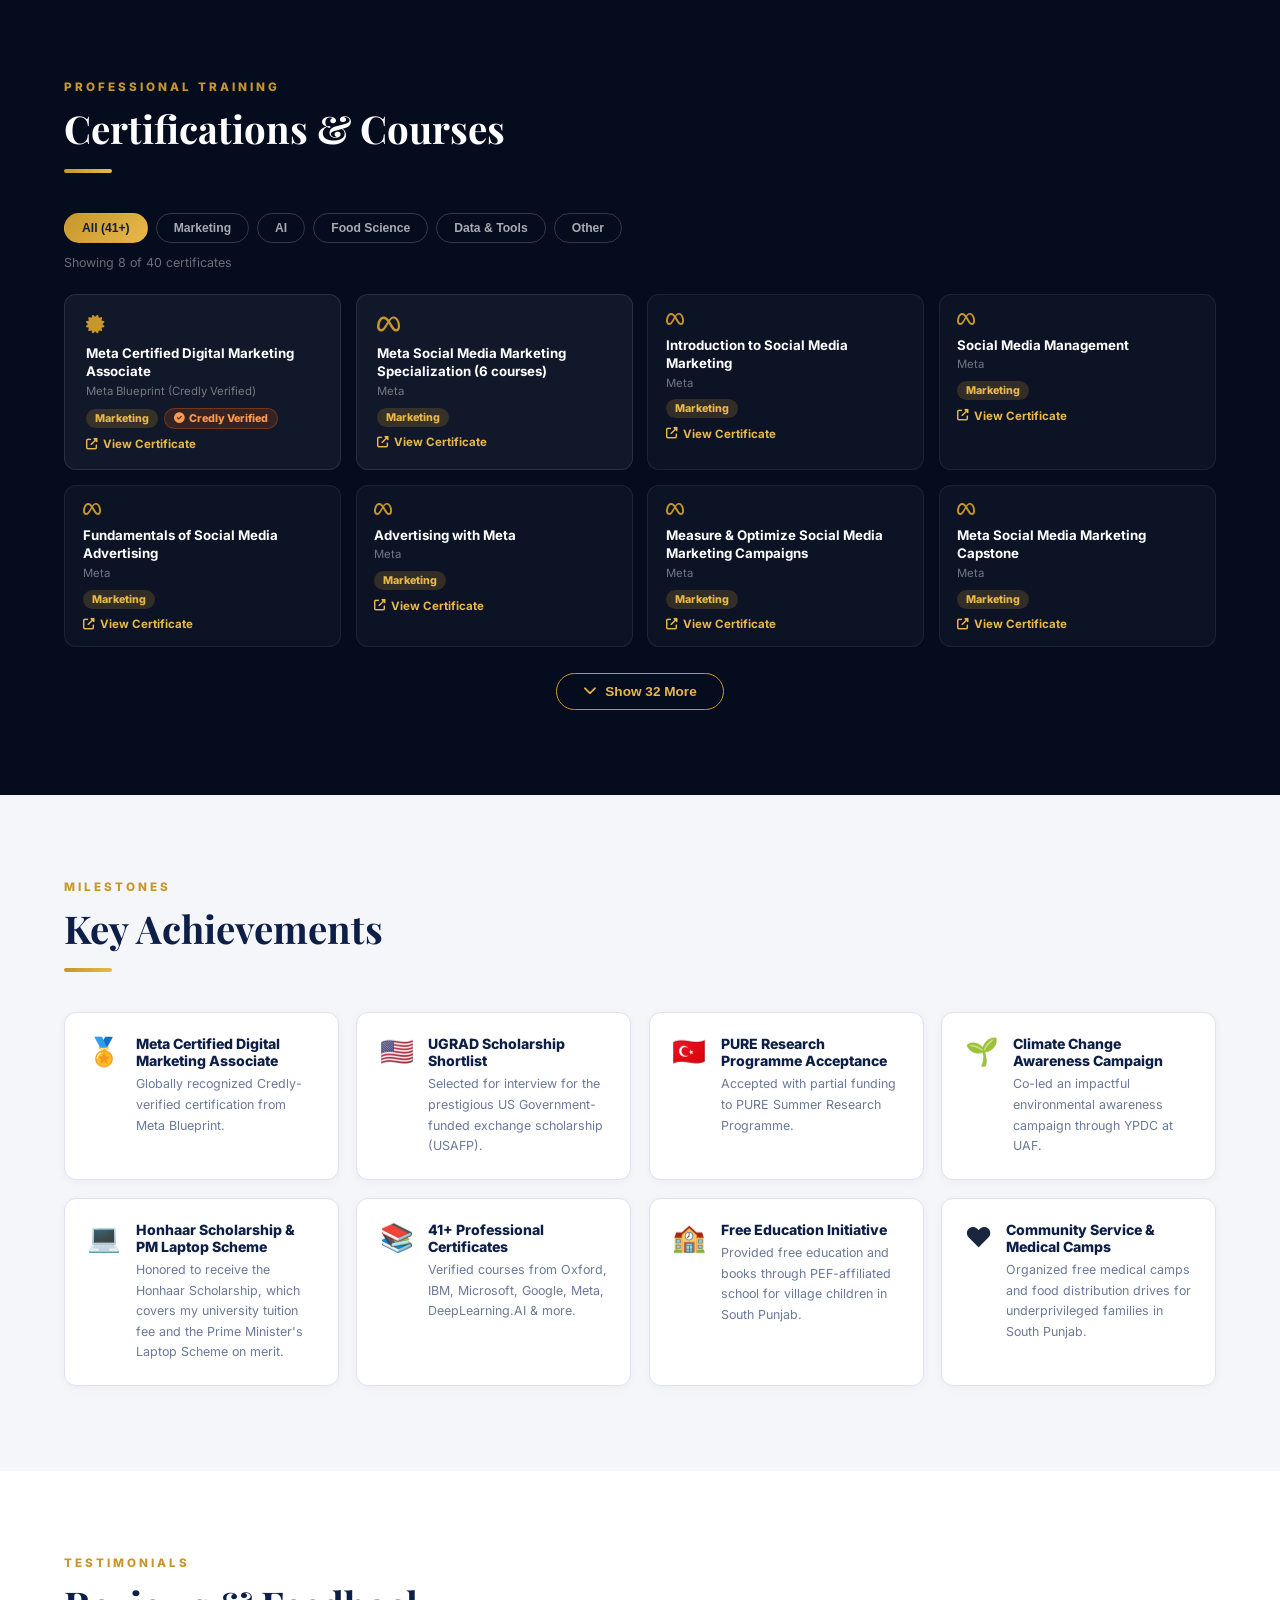
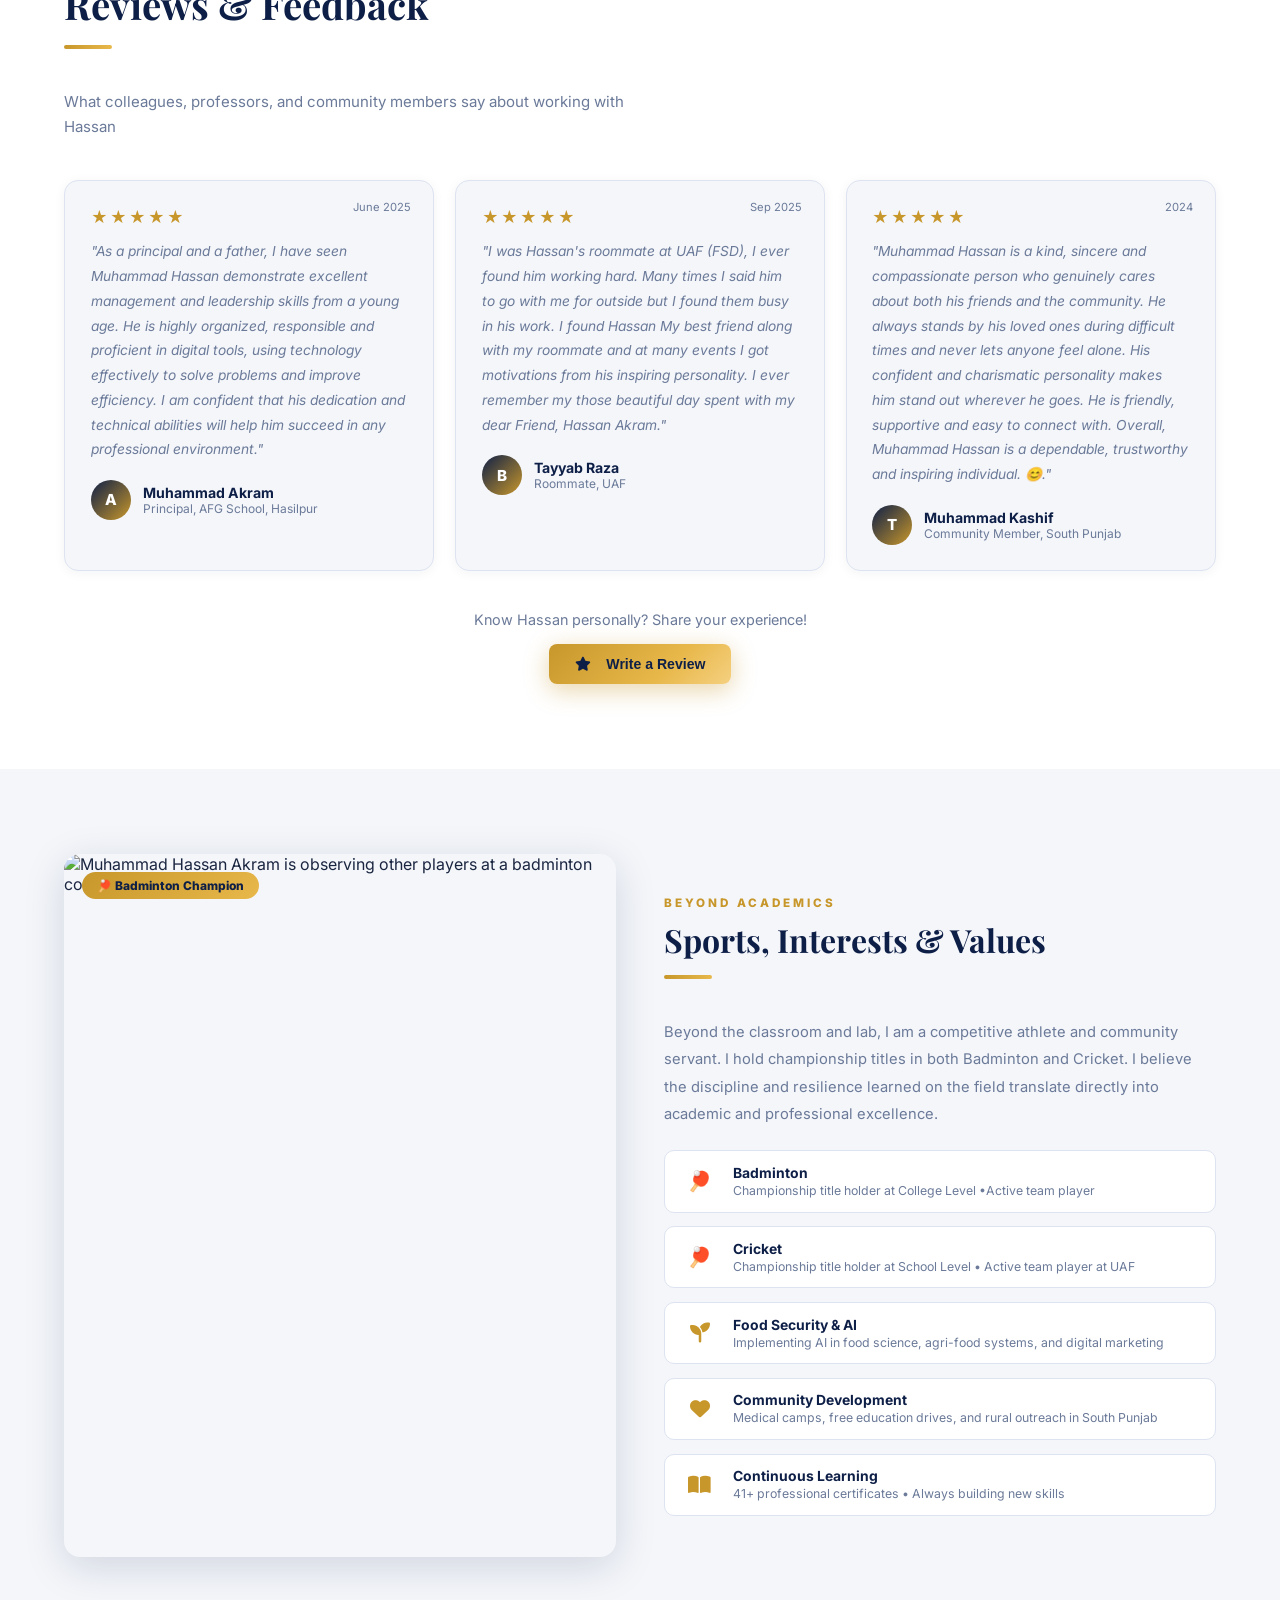
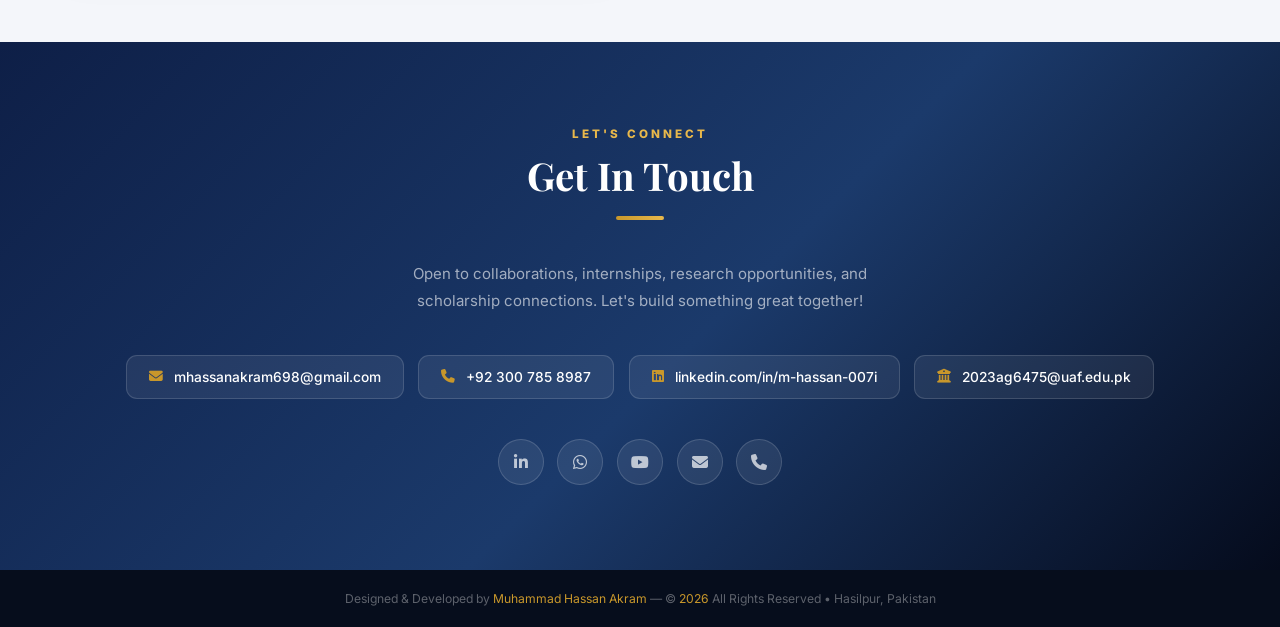
==== commit de03e2d0: "Update index.html" ====
--- a/index.html
+++ b/index.html
@@ -667,19 +667,19 @@
           <div class="flip-card vwide" tabindex="0">
             <div class="flip-inner">
               <div class="flip-front">
-                <img class="zoomable" onclick="openLB(this.src, 'UAF Food Science Class - Group Photo at Cola Next')" src="[data-uri]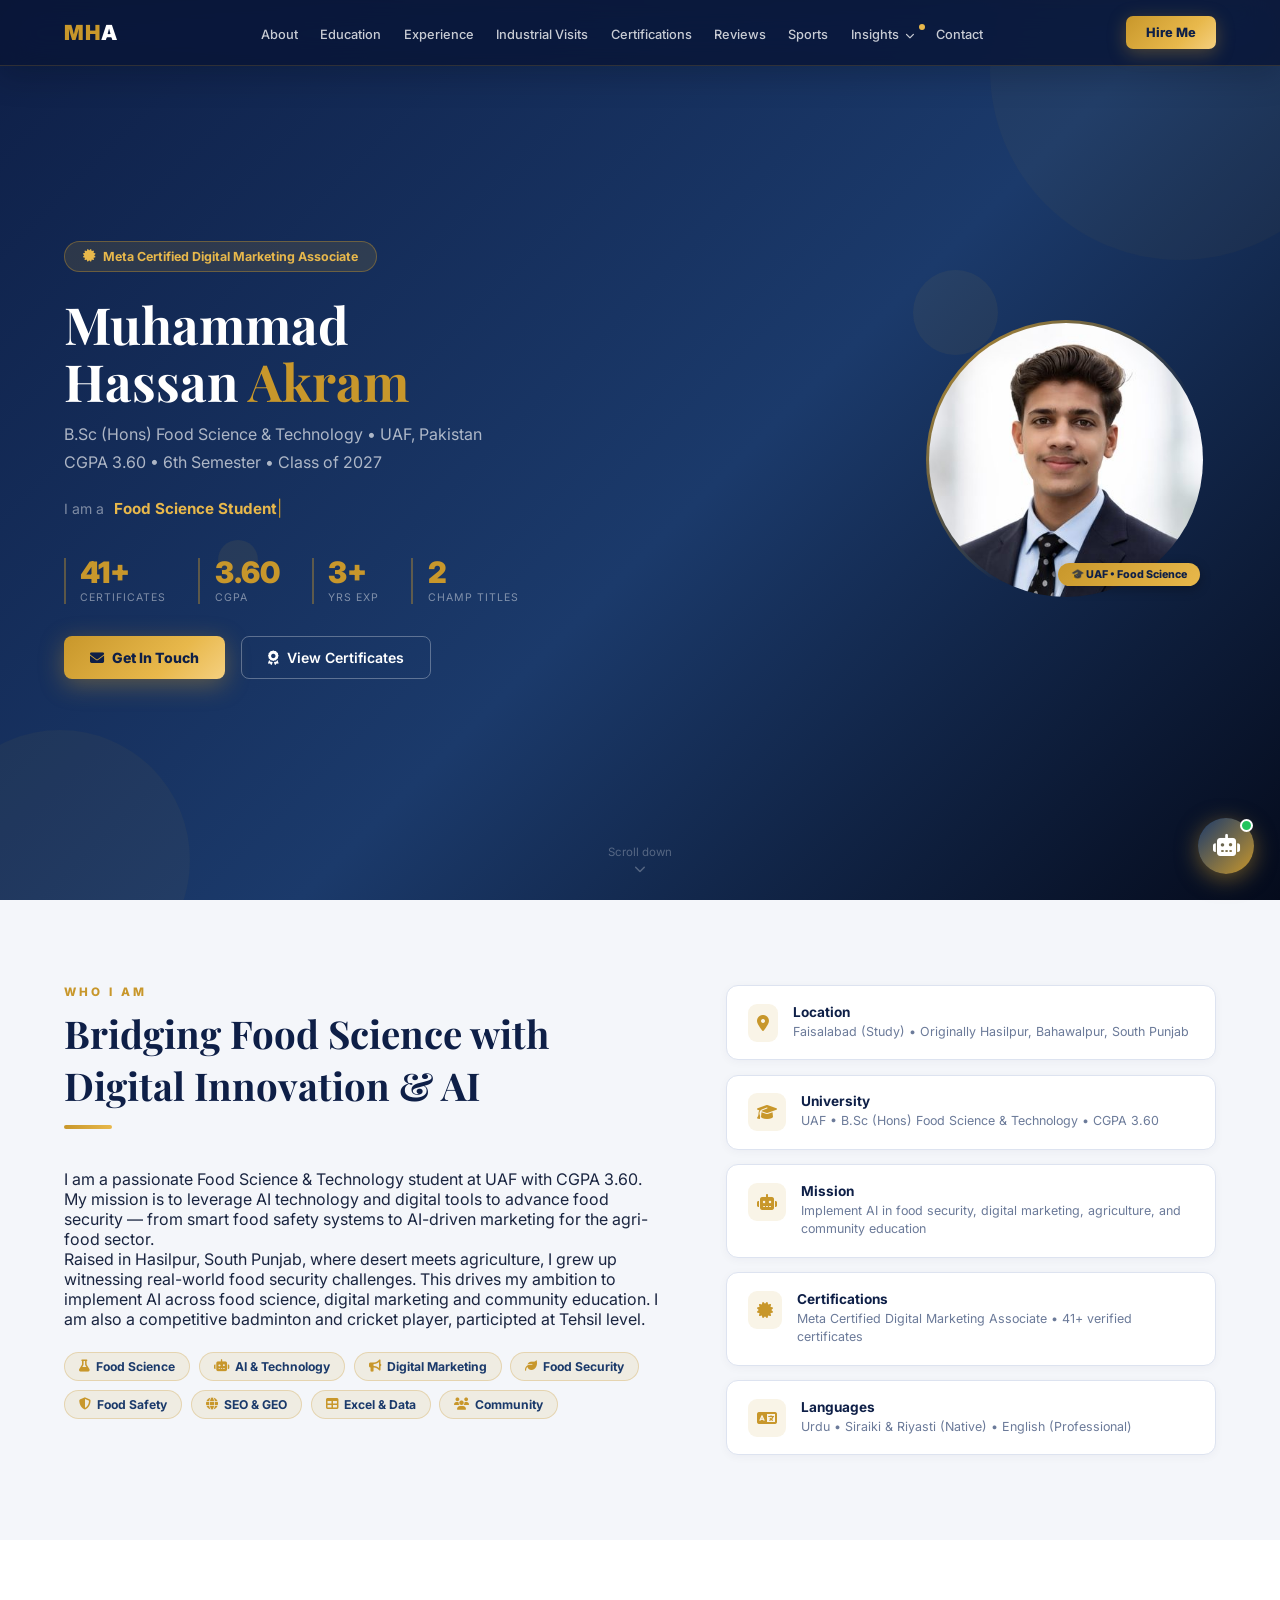
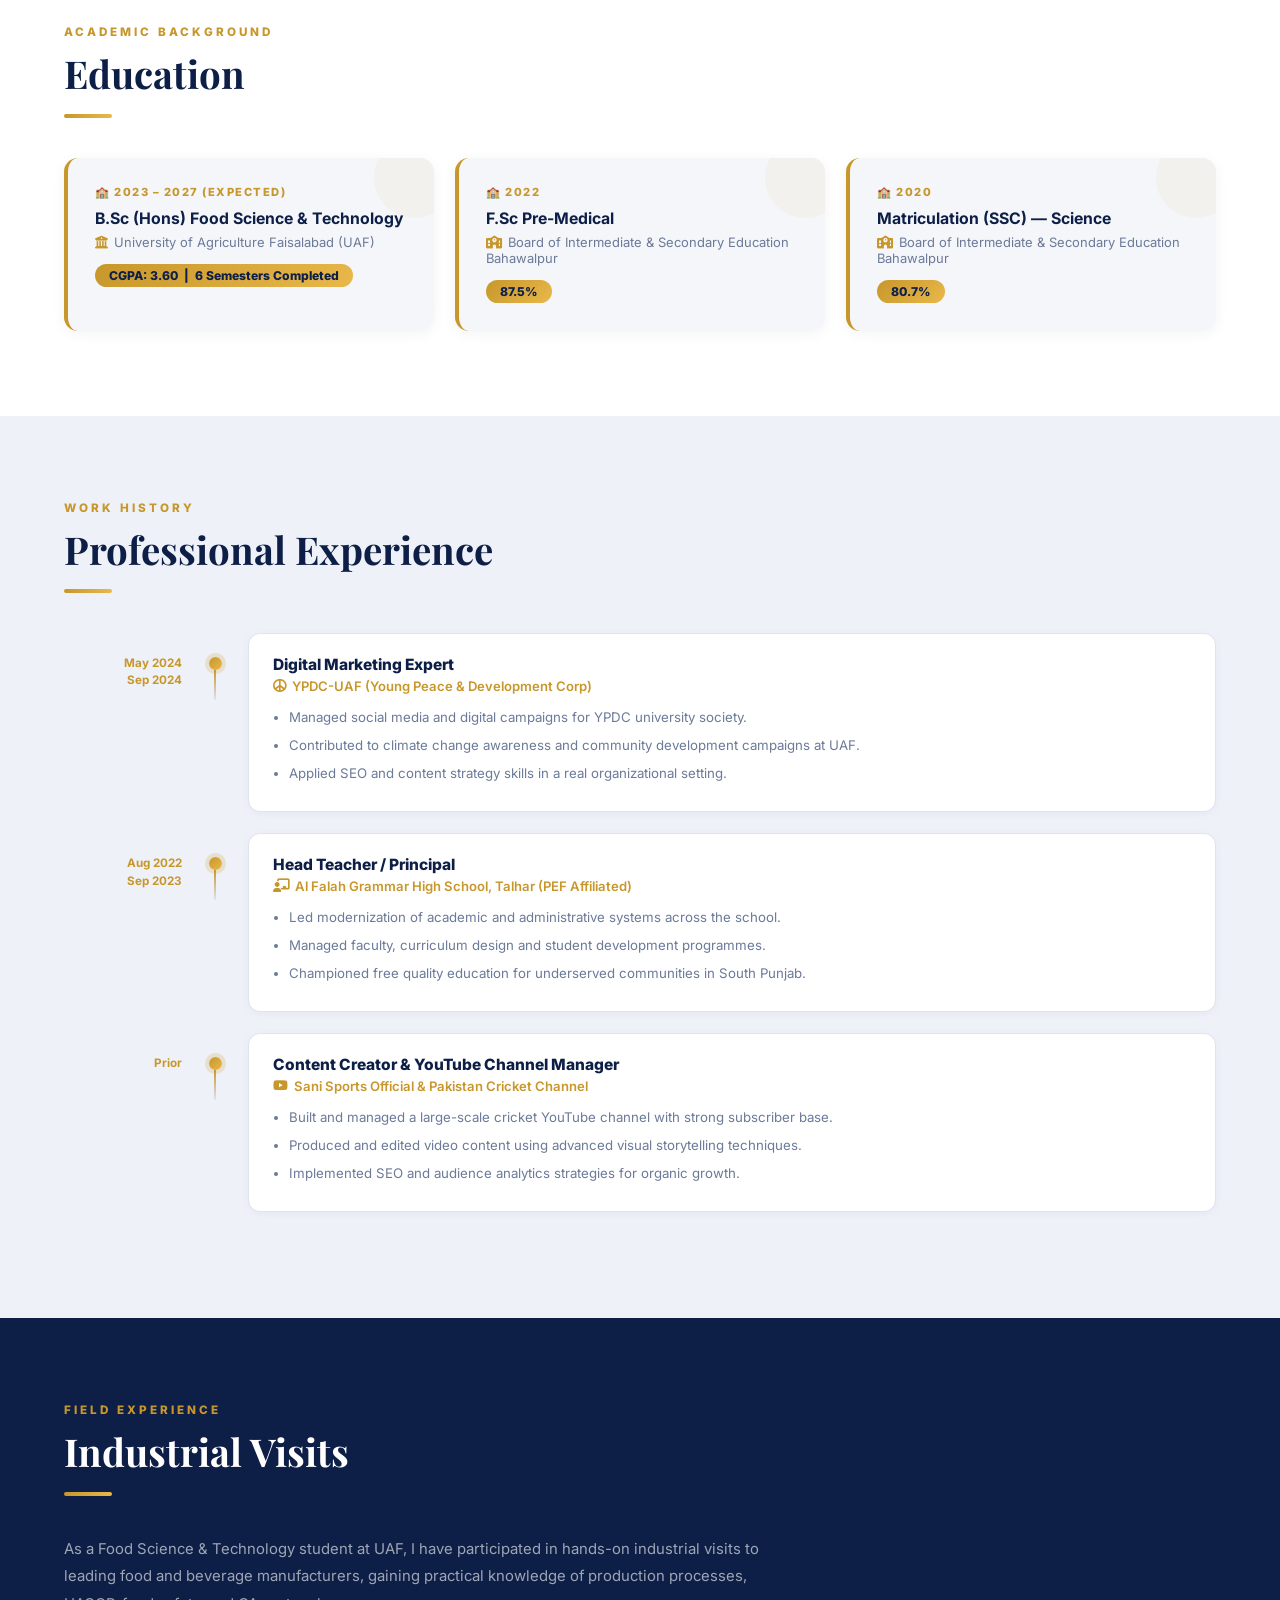
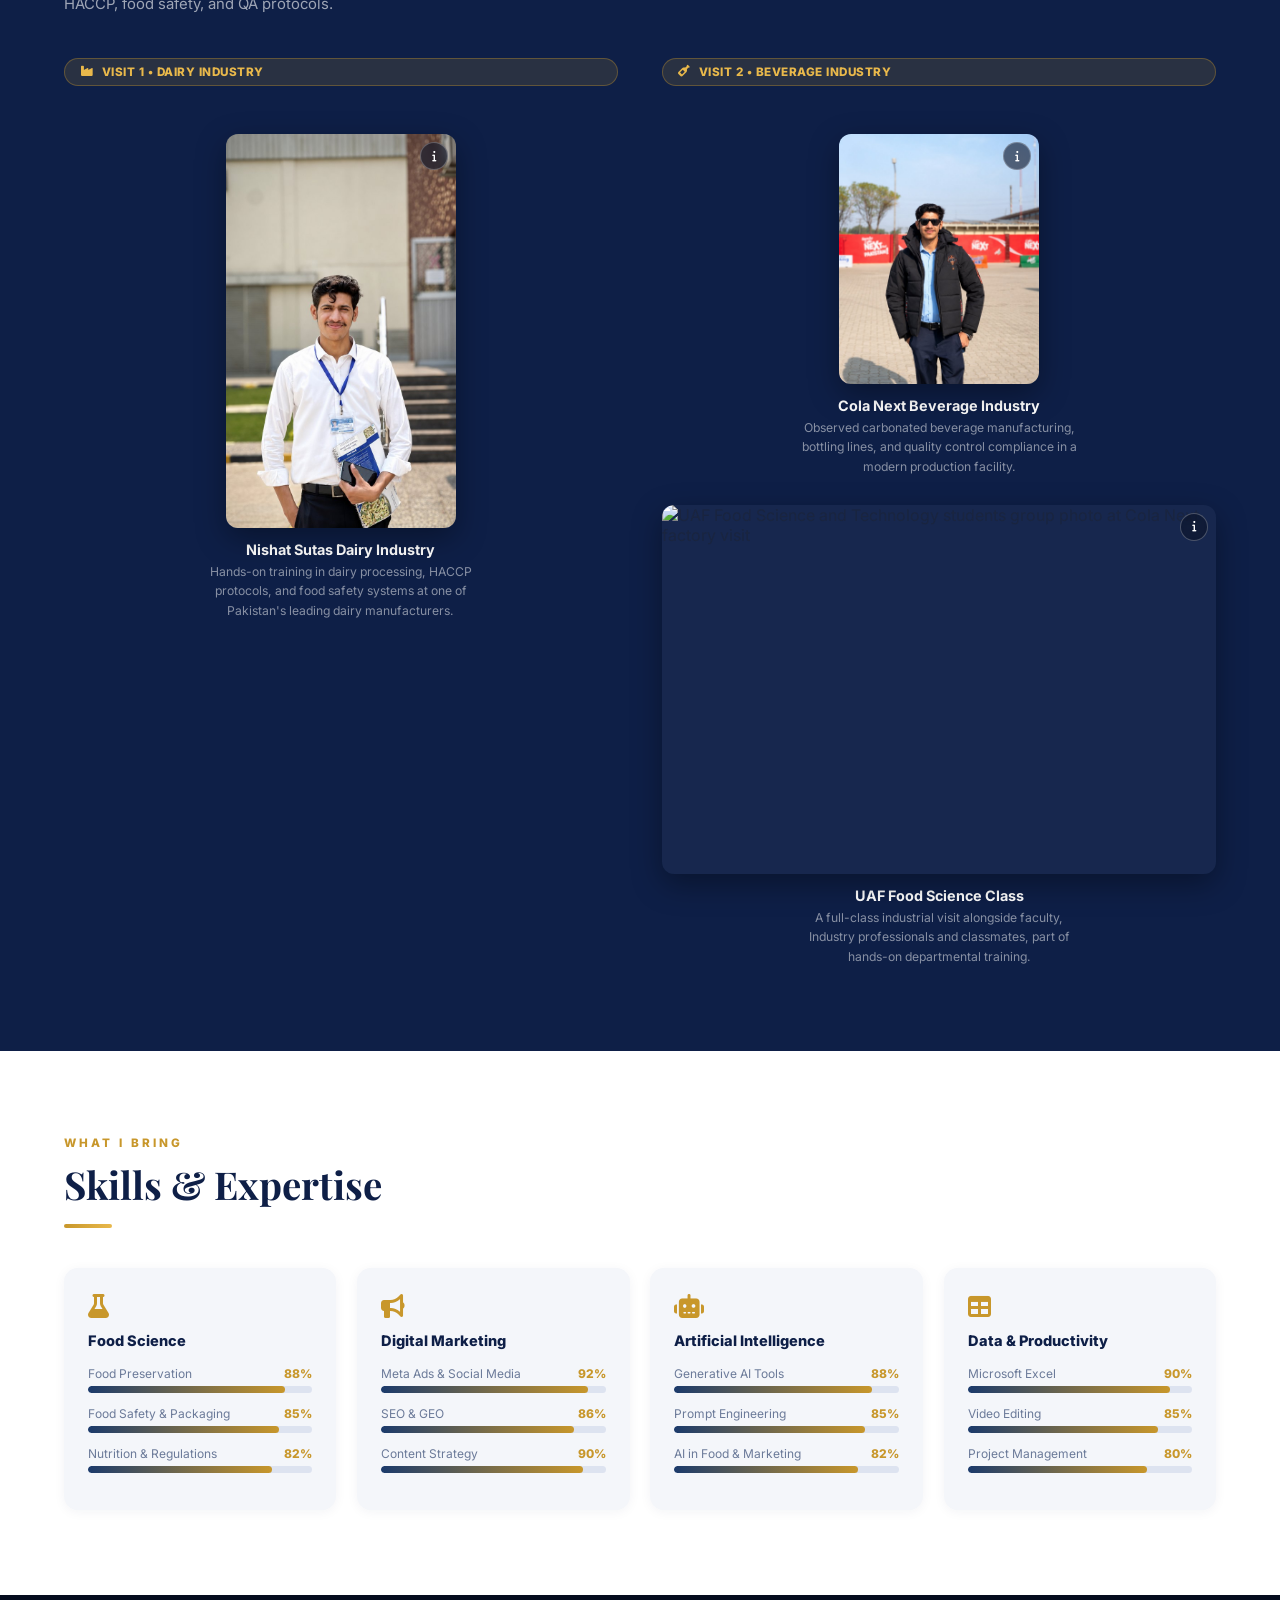
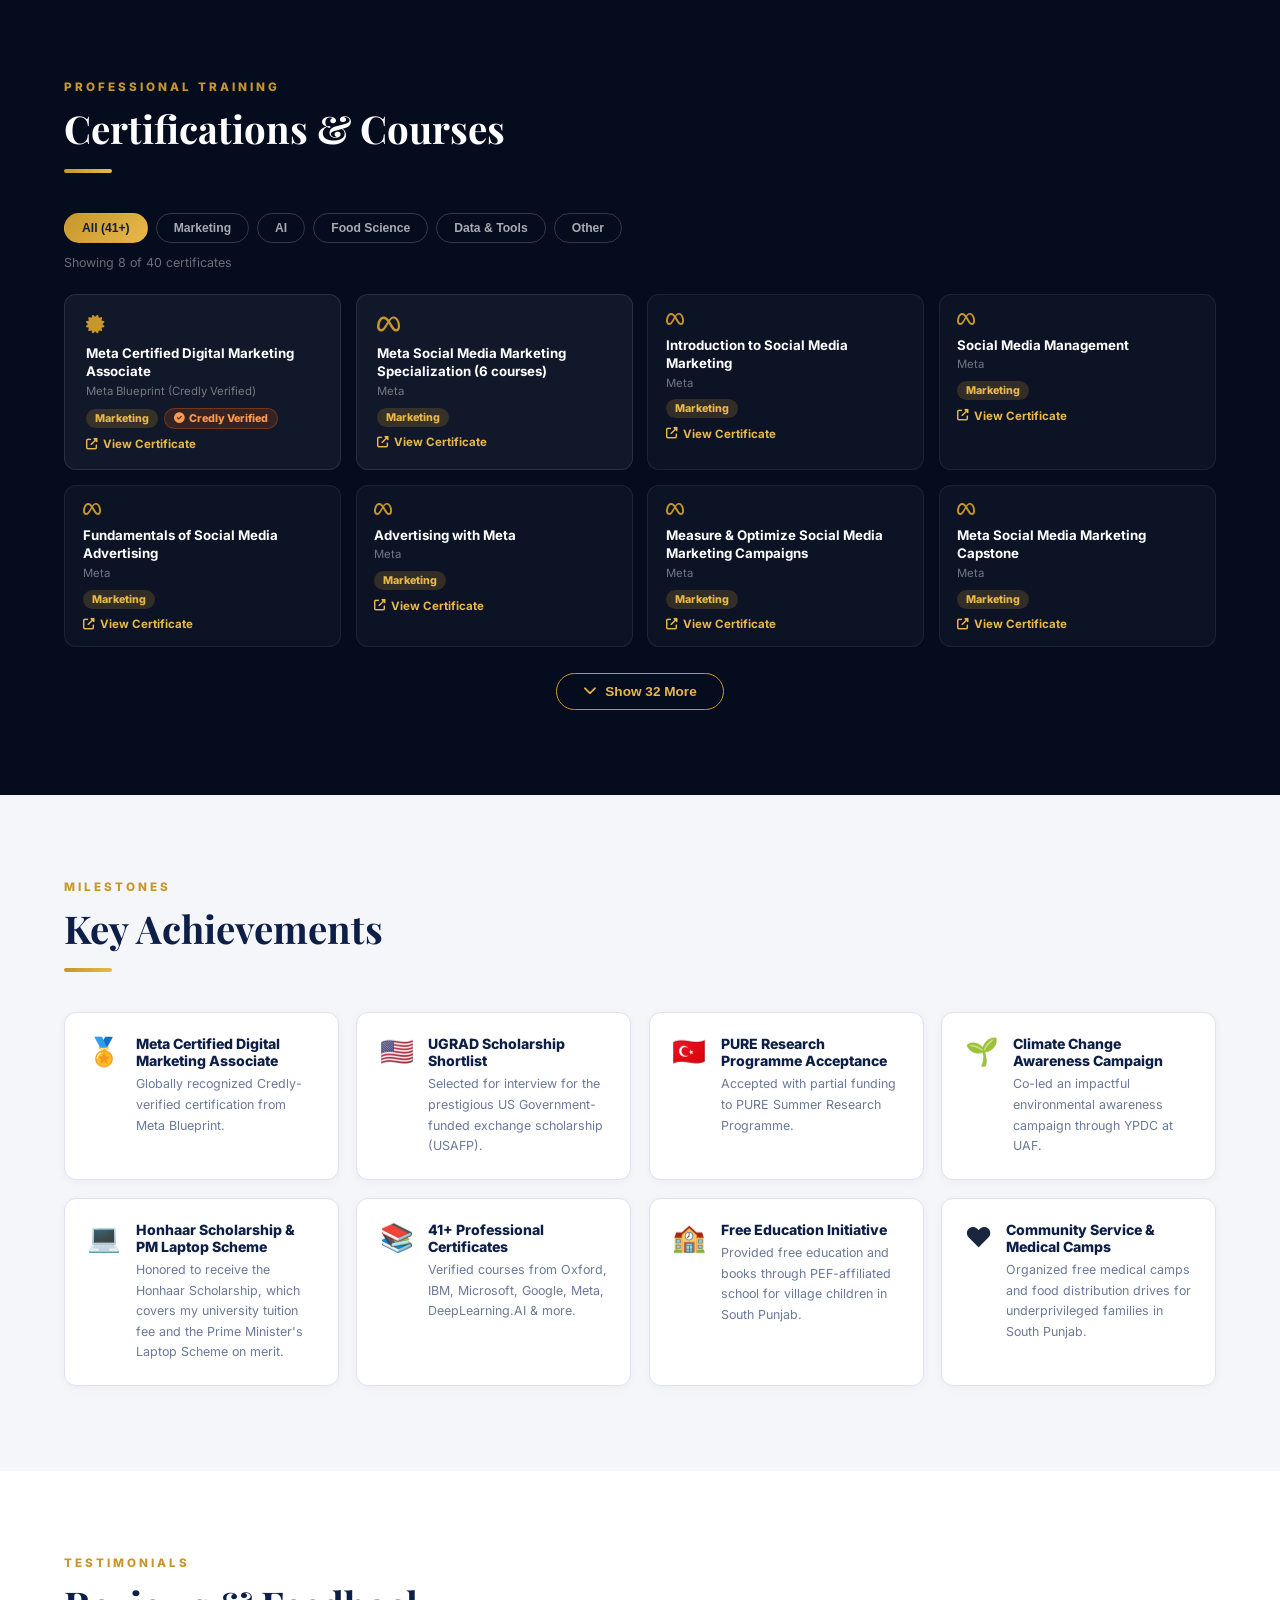
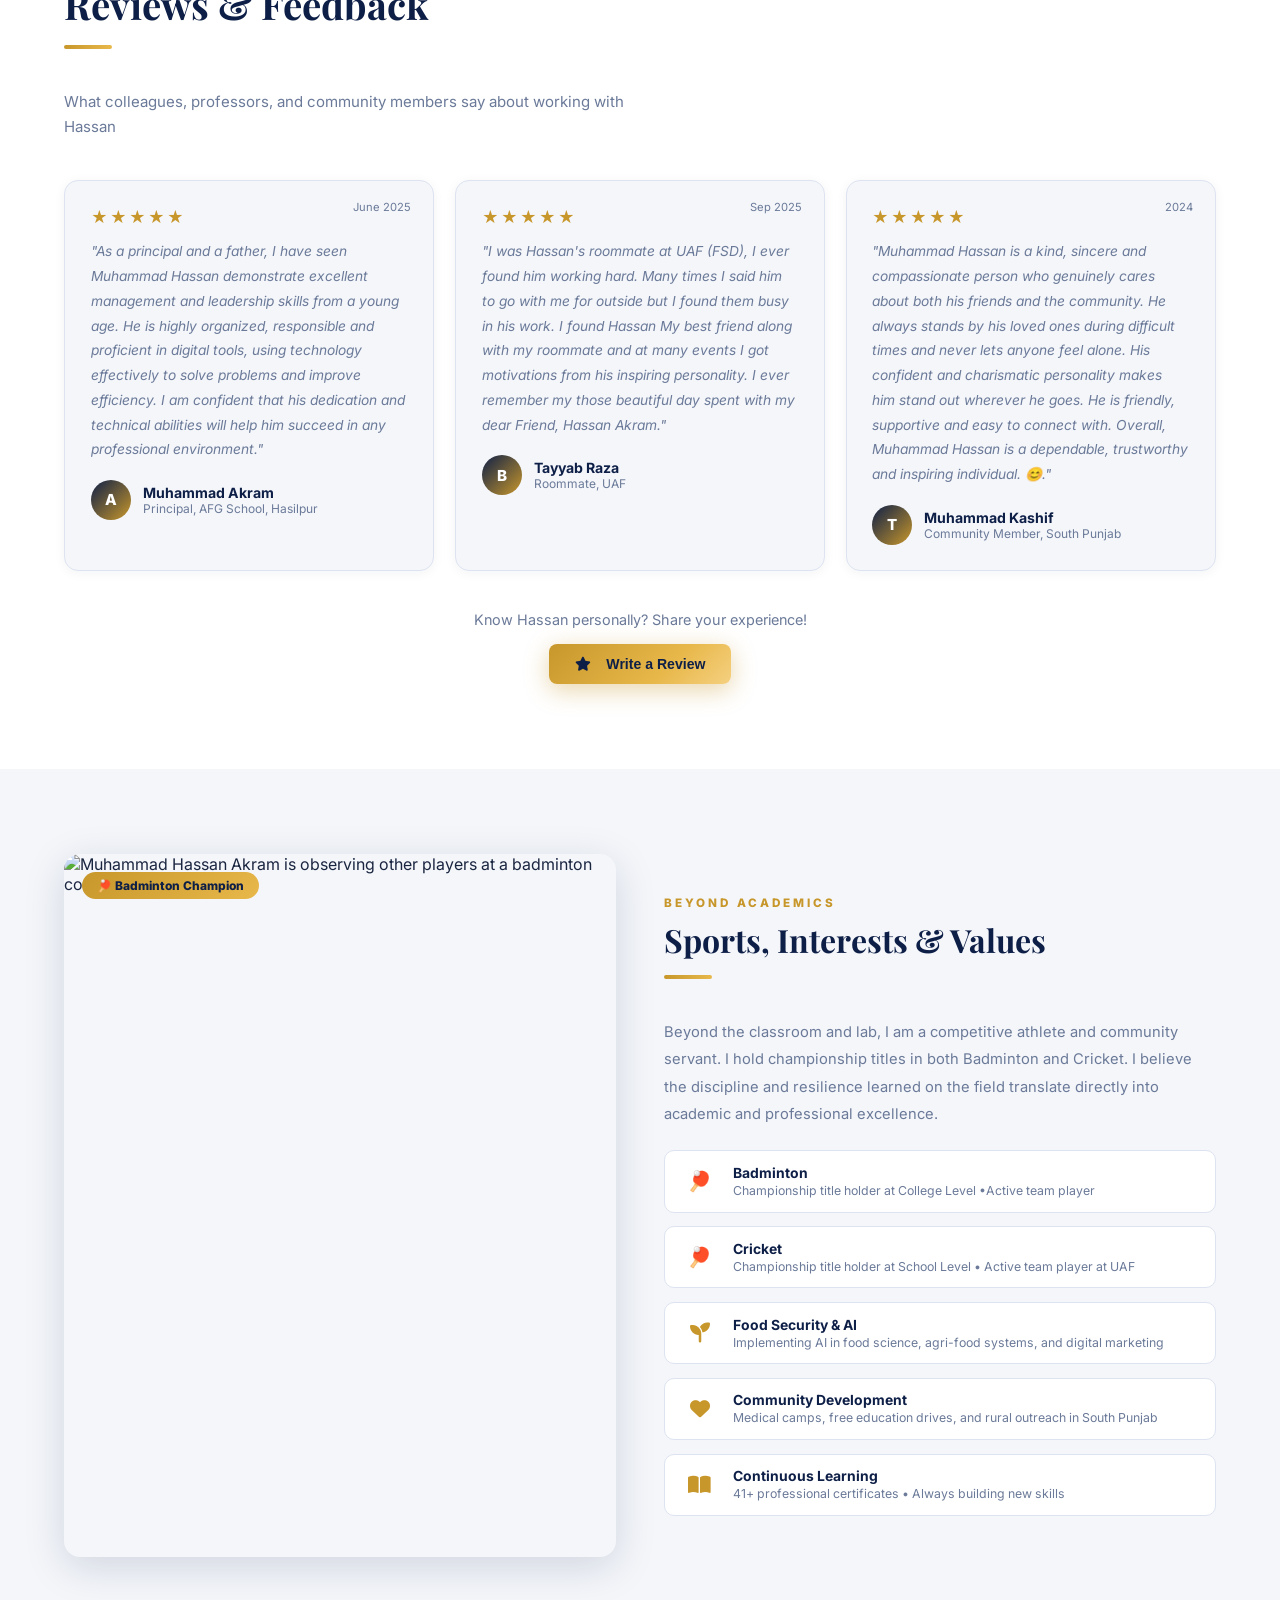
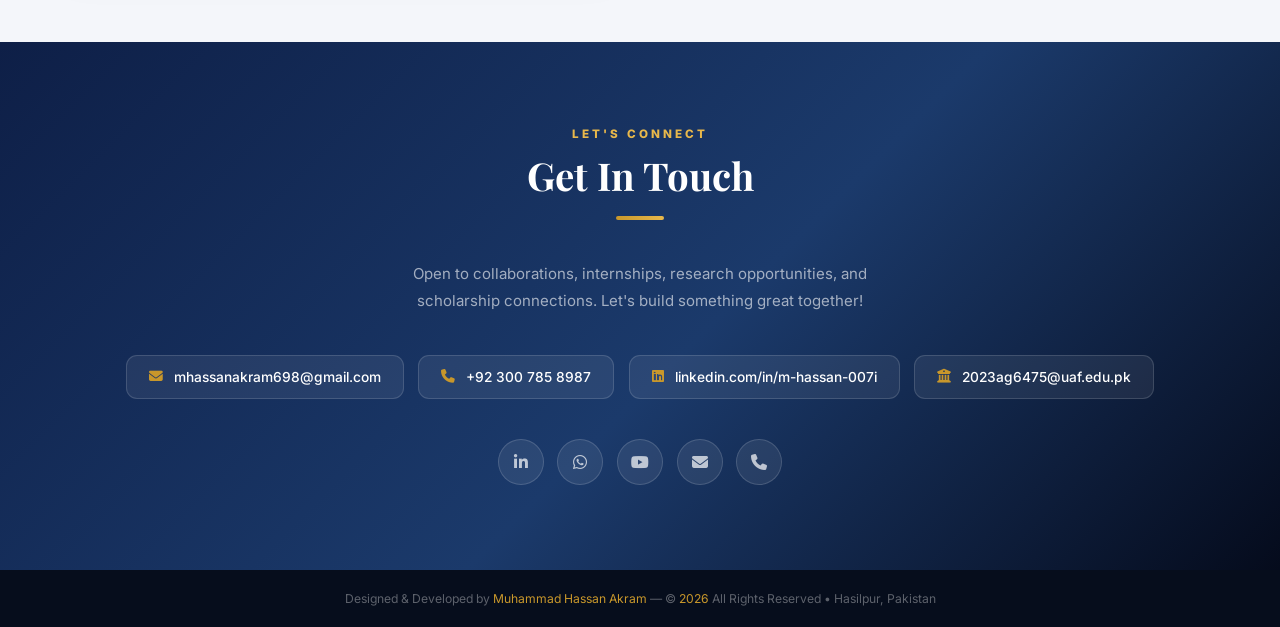
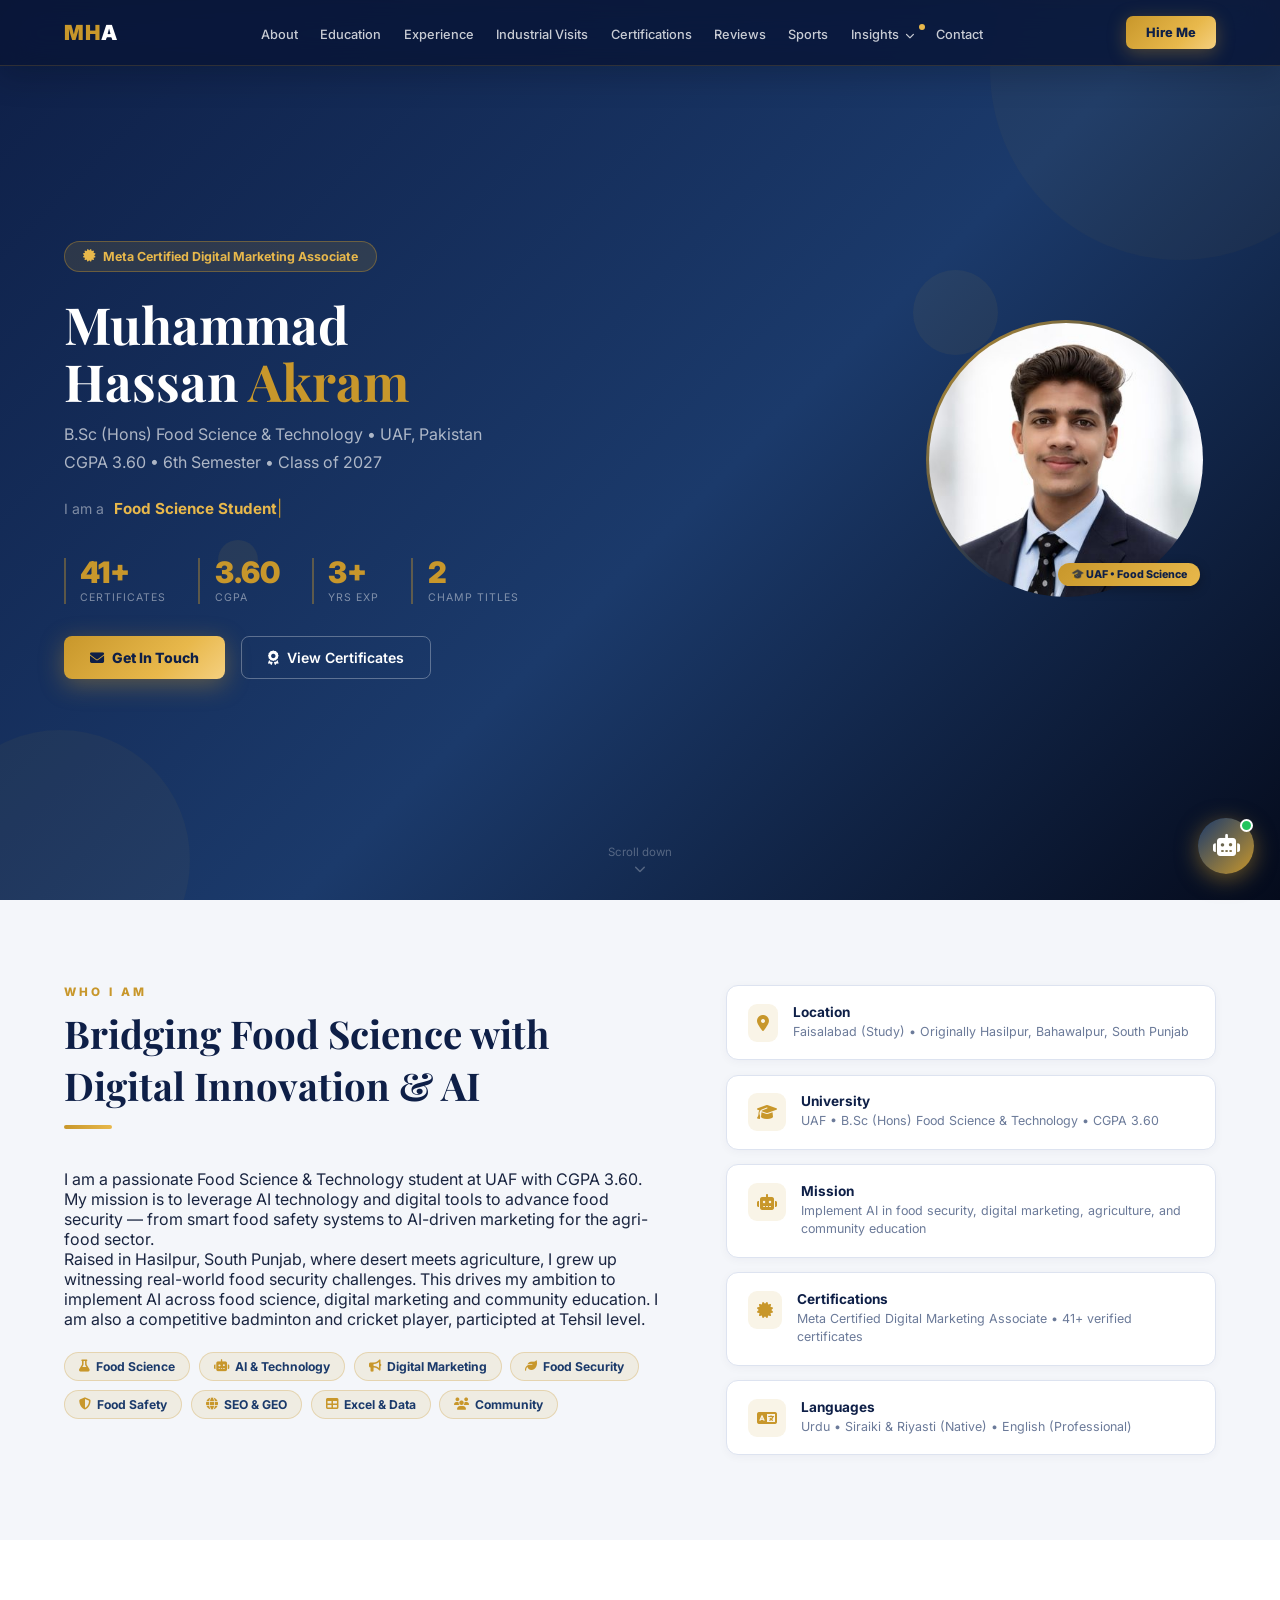
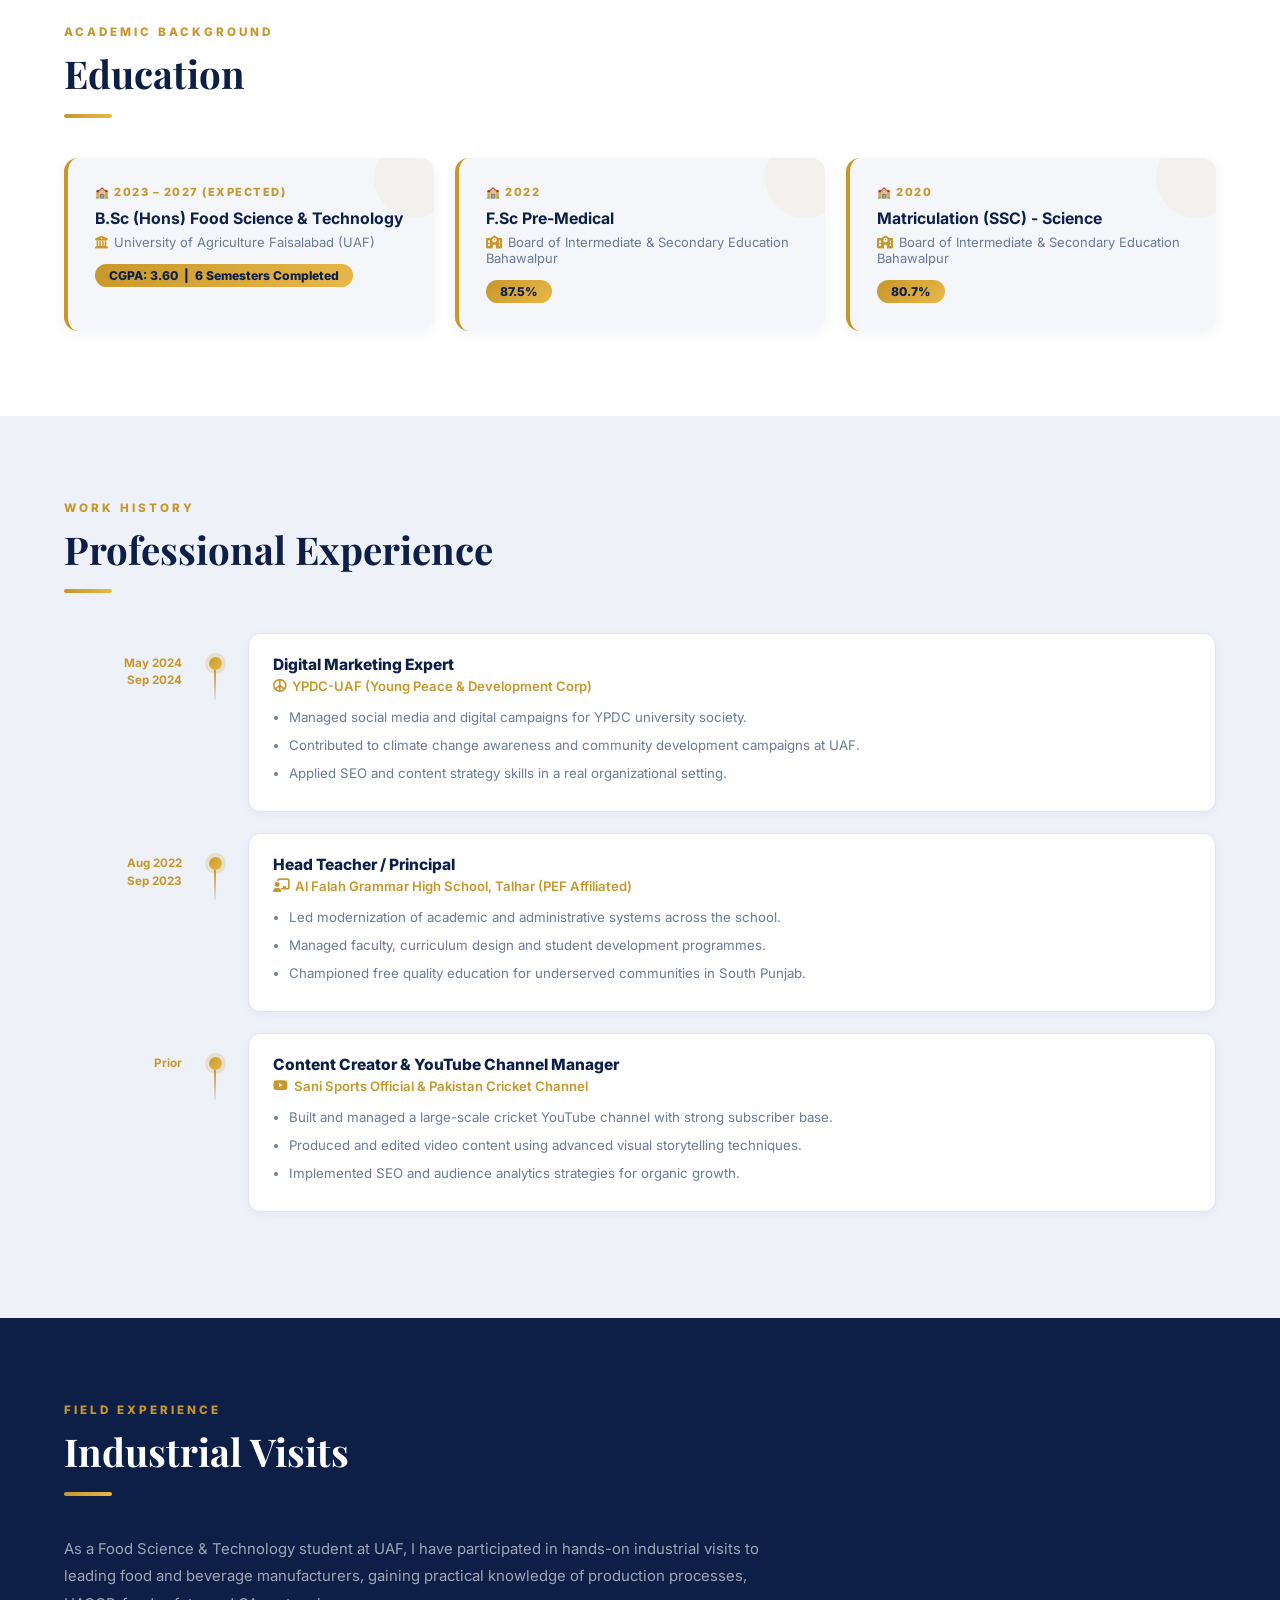
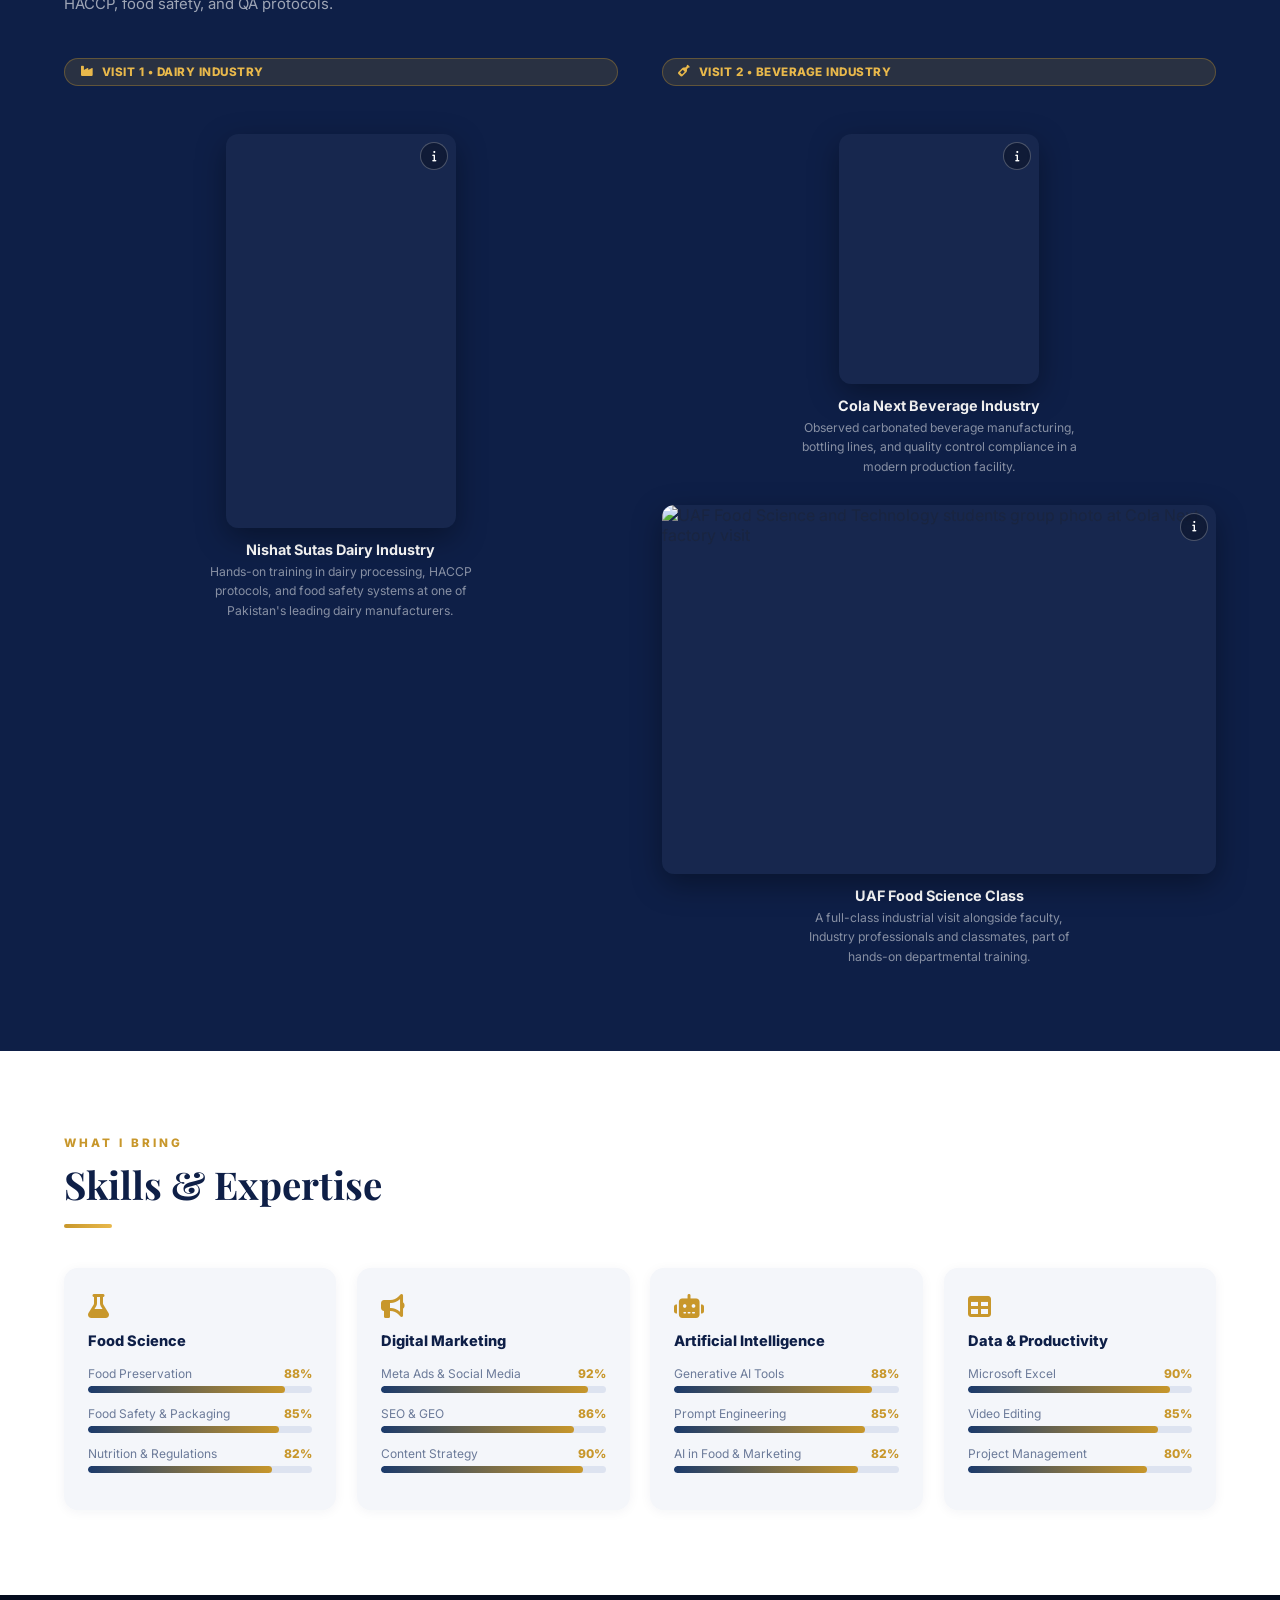
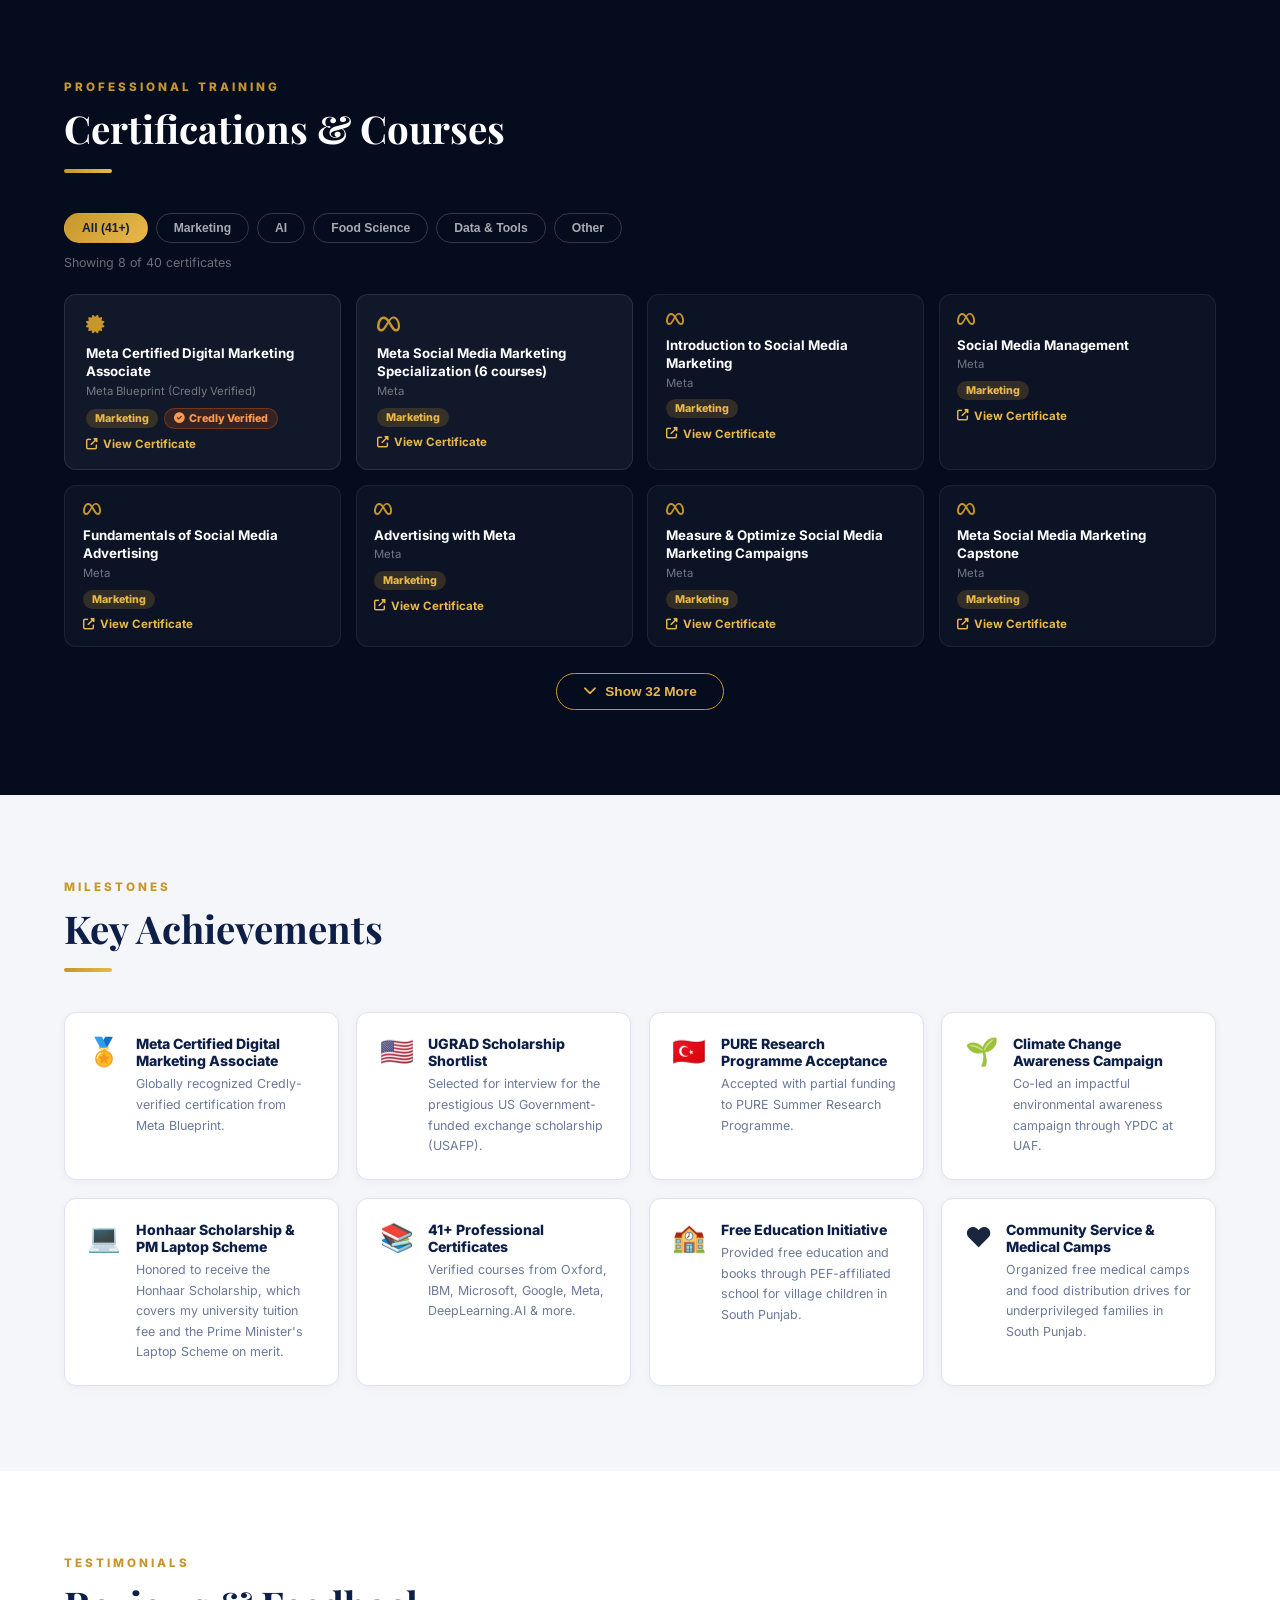
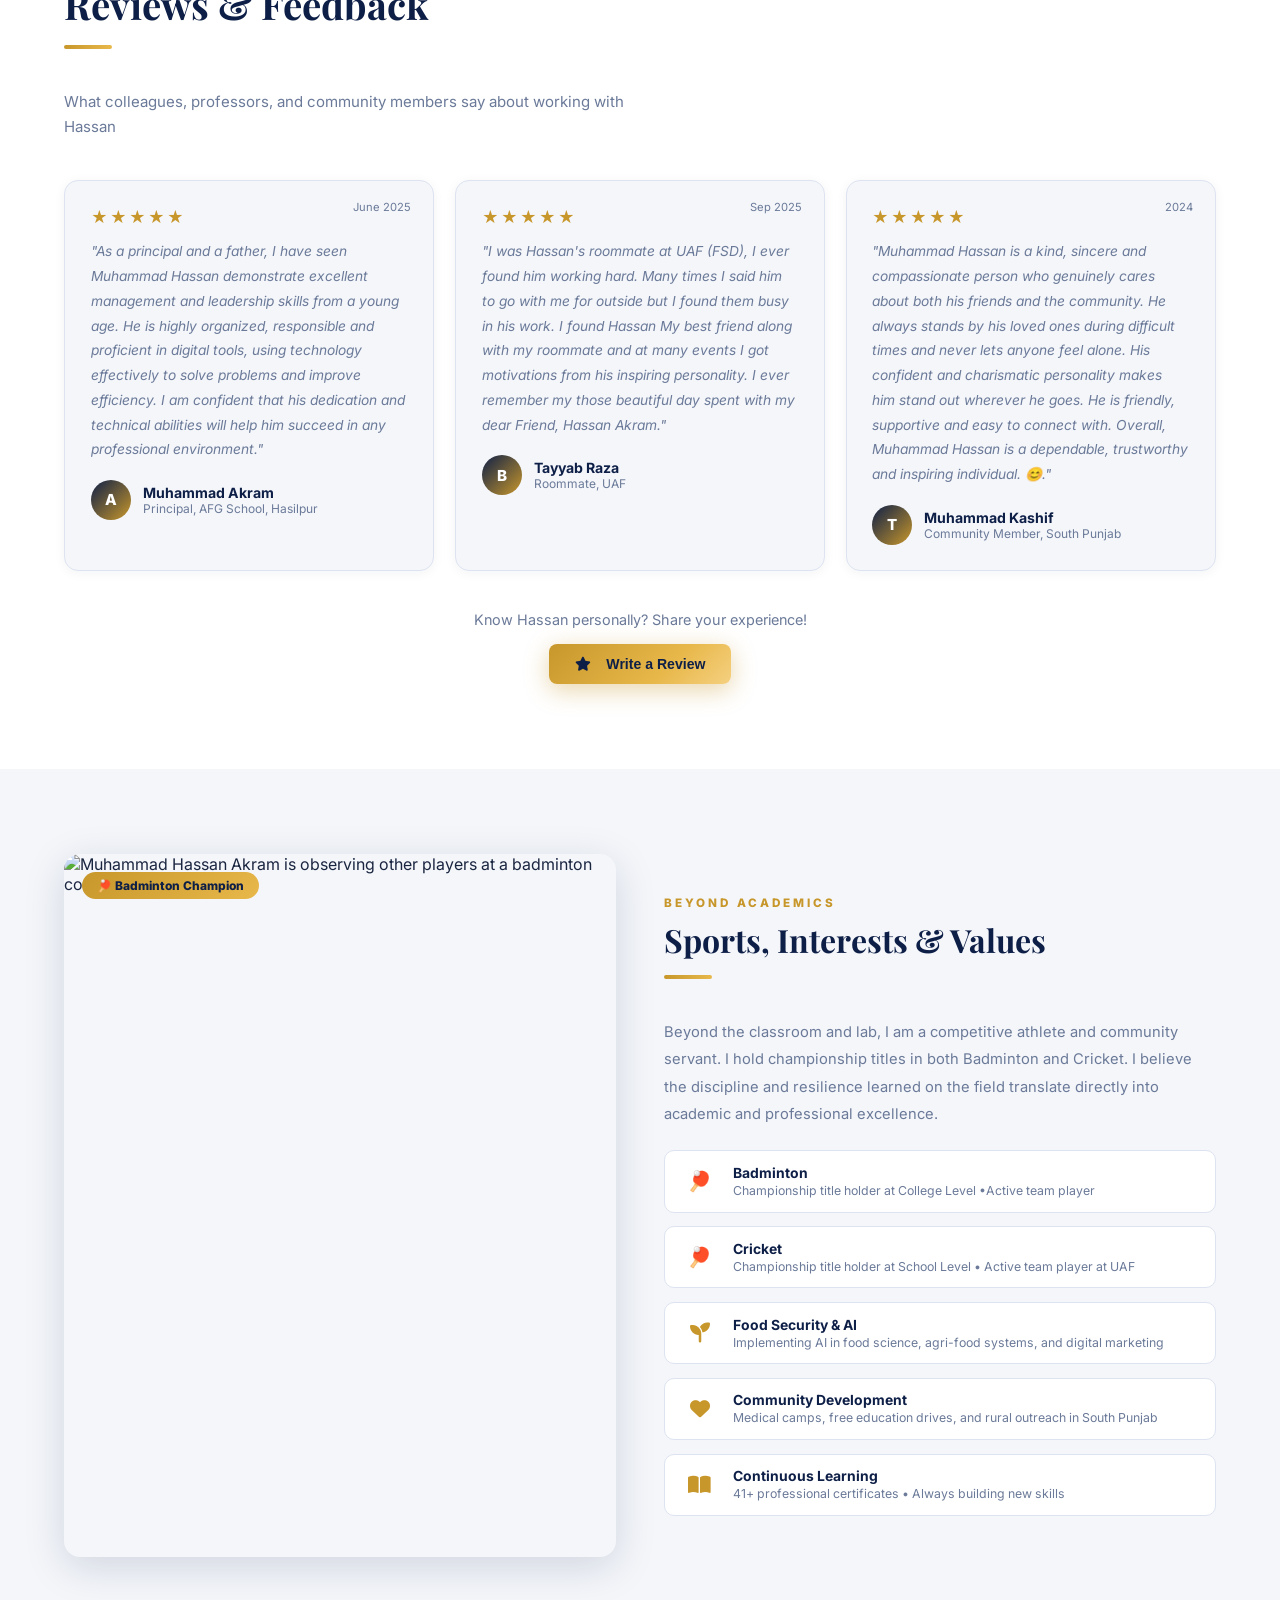
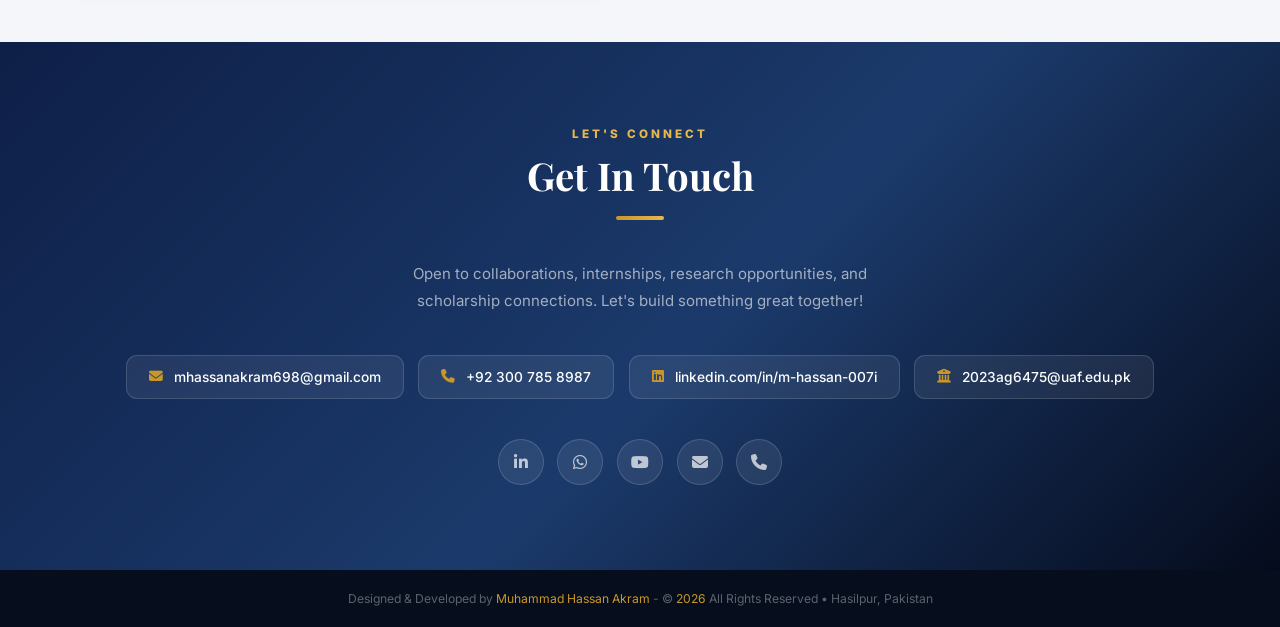
